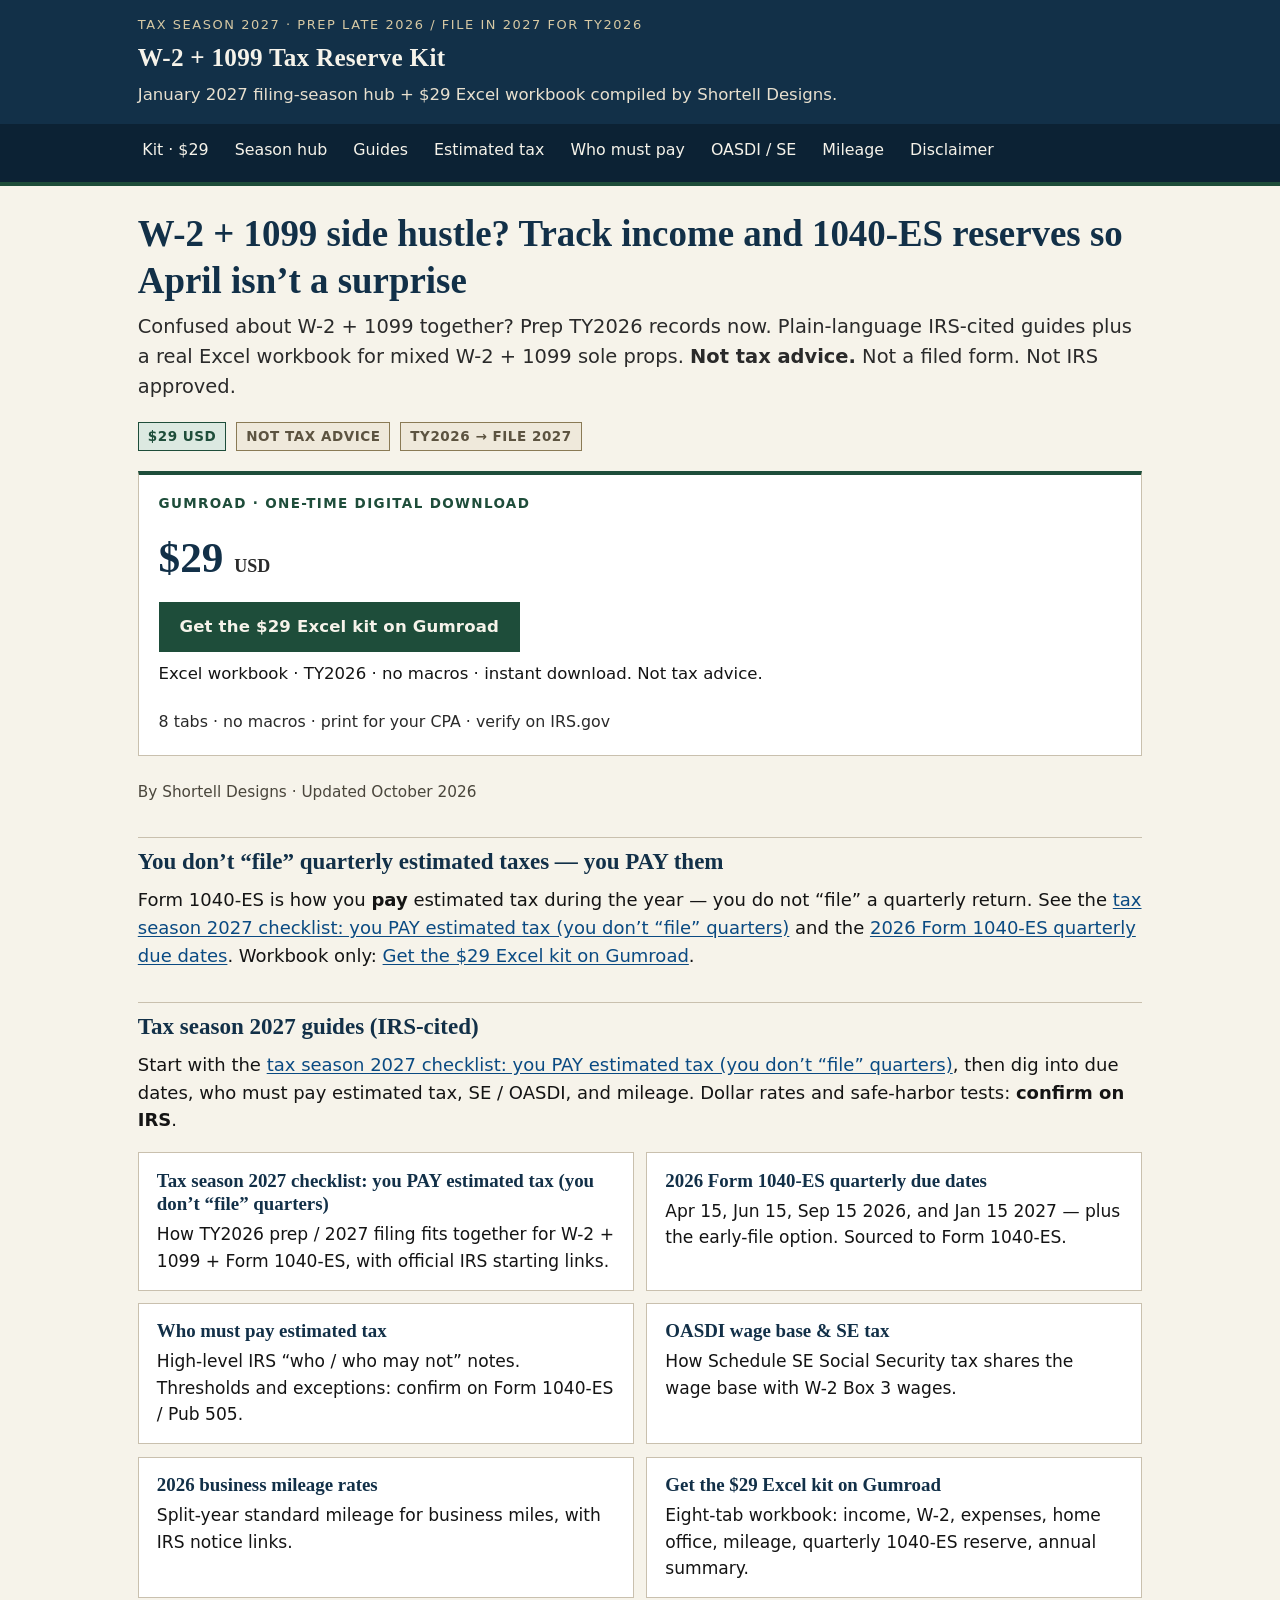
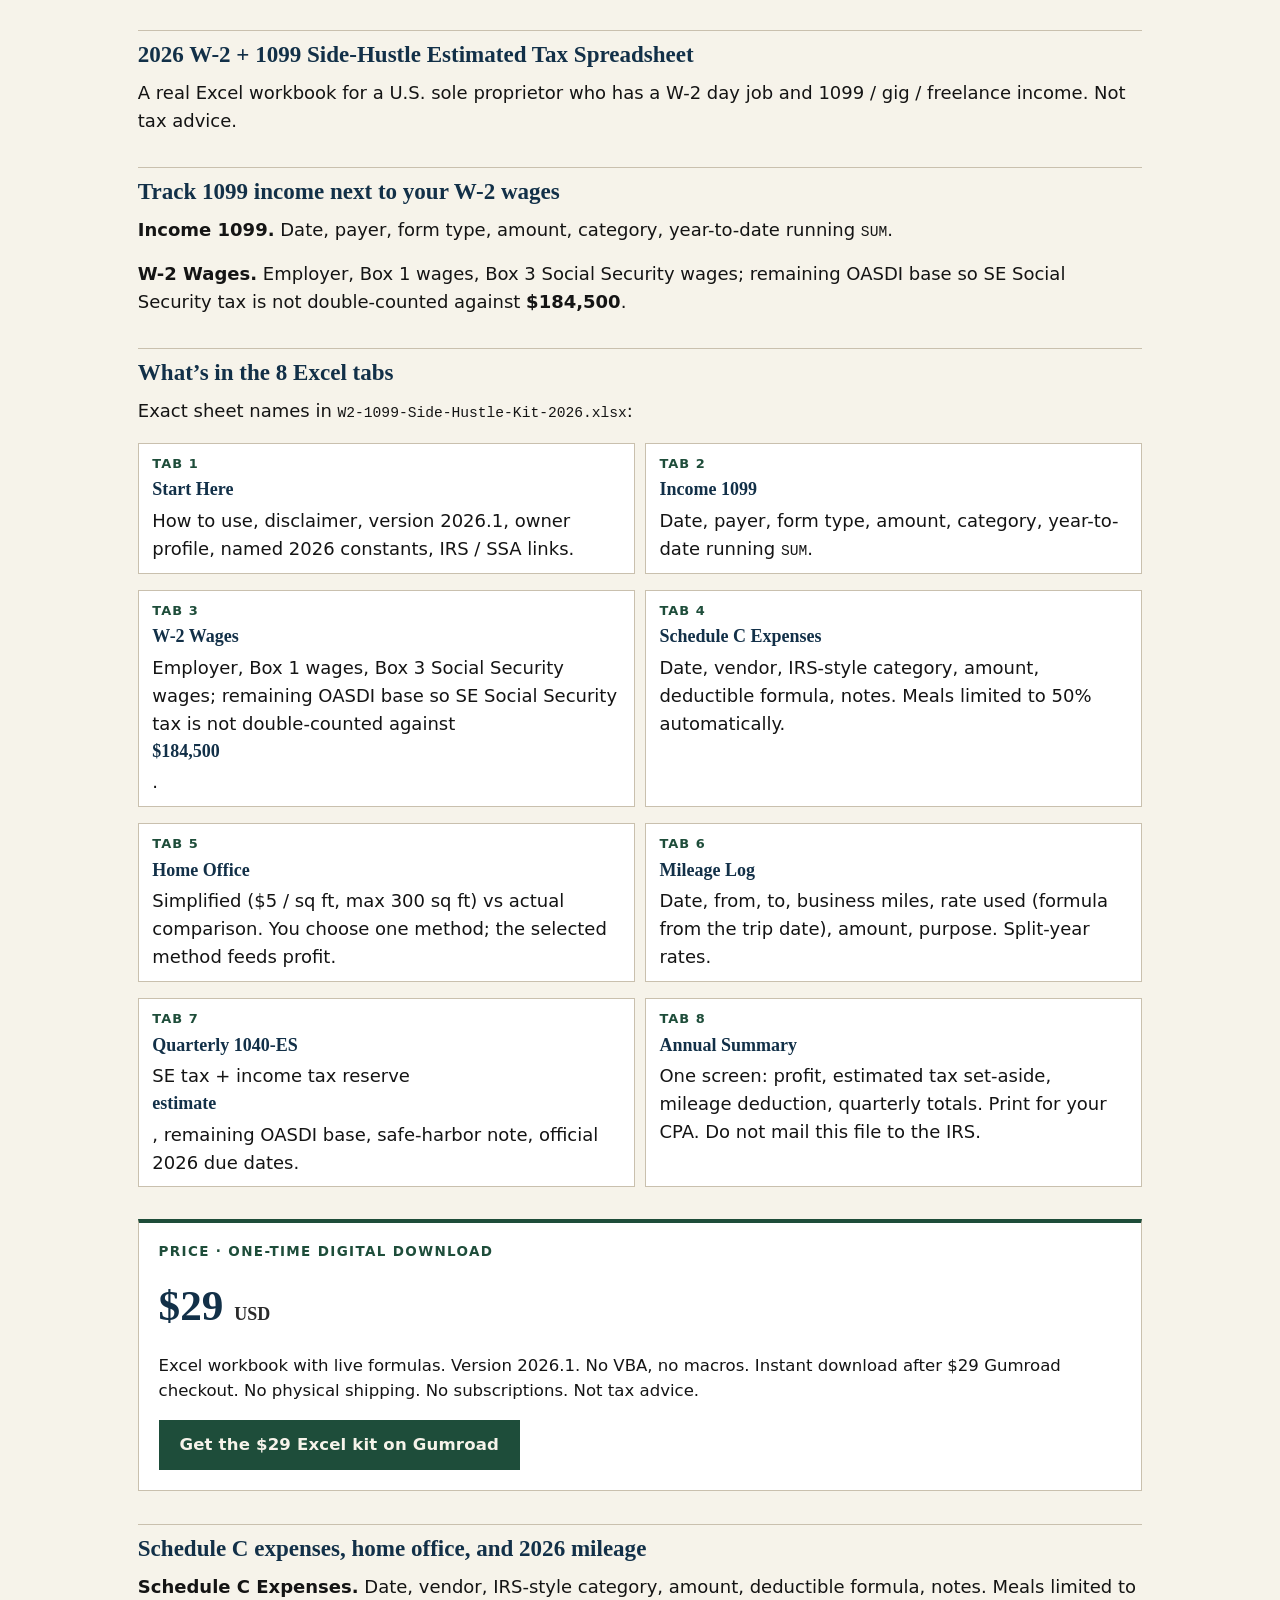
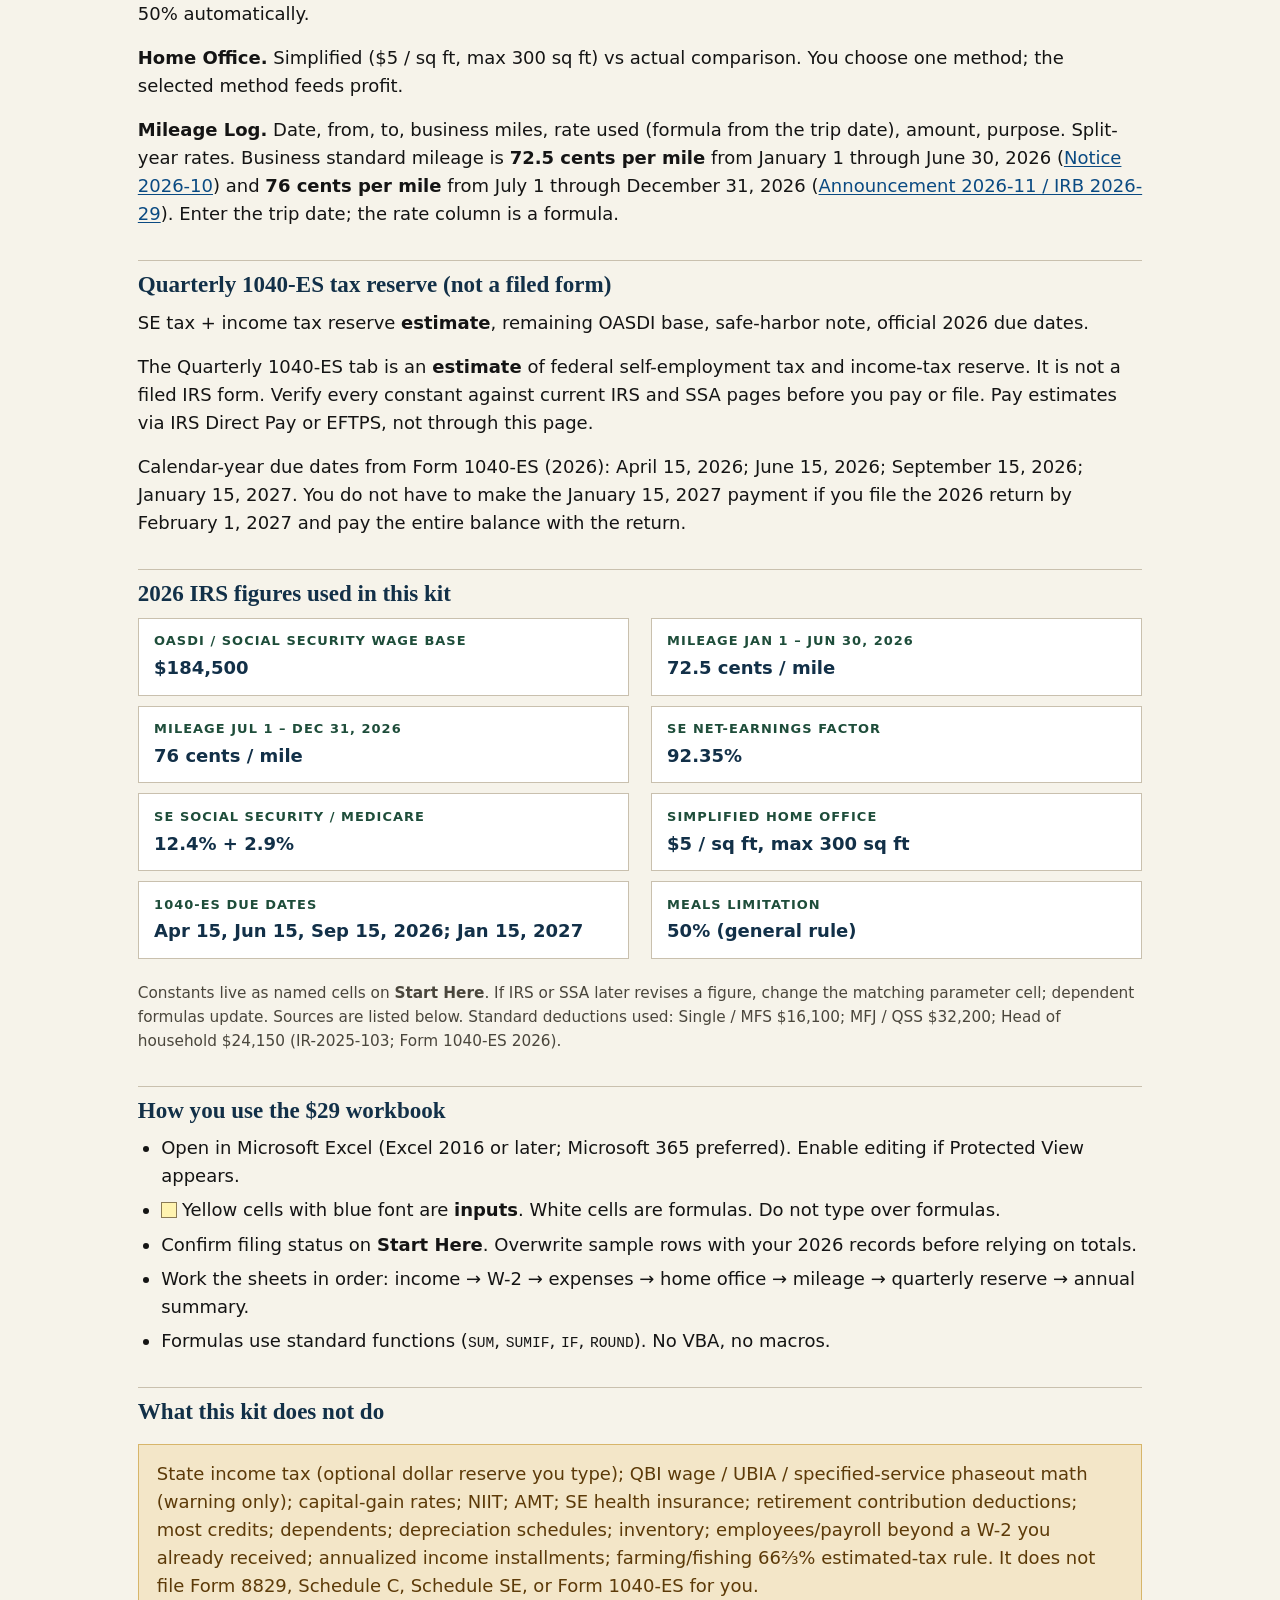
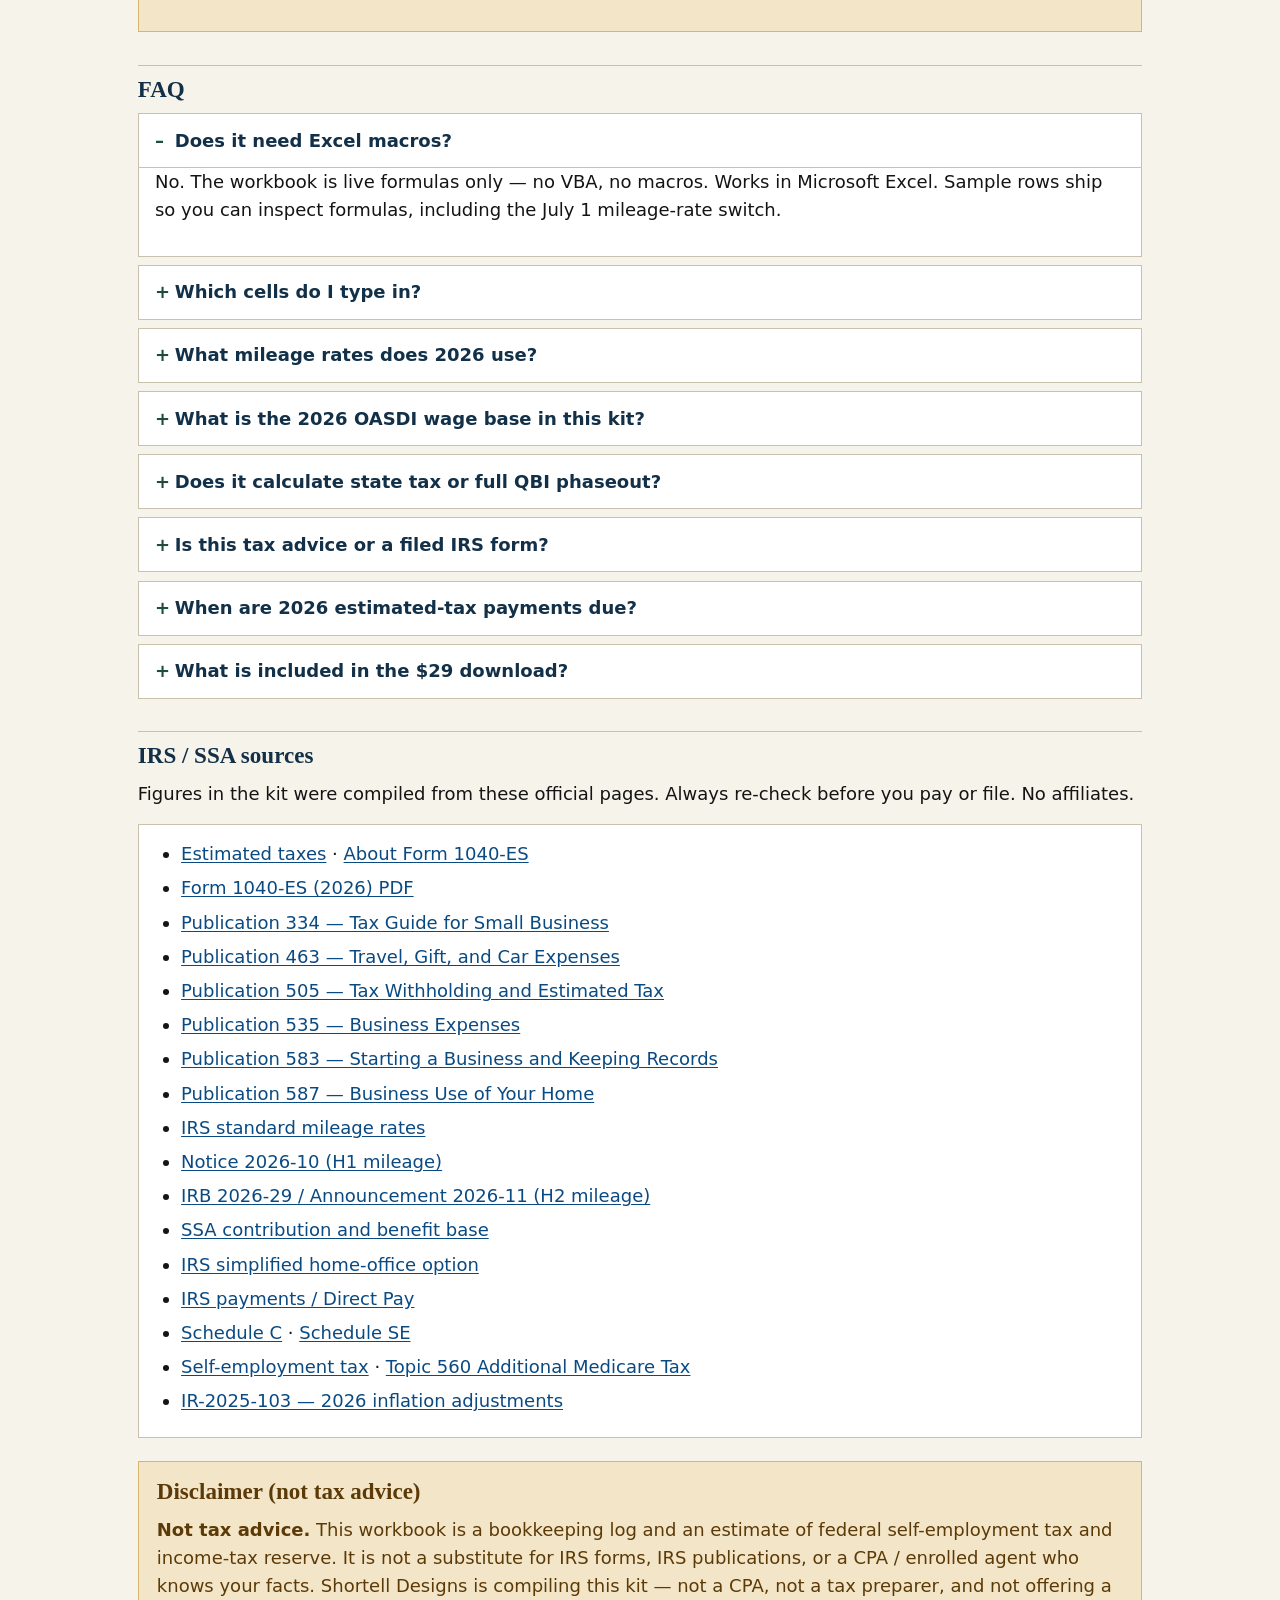
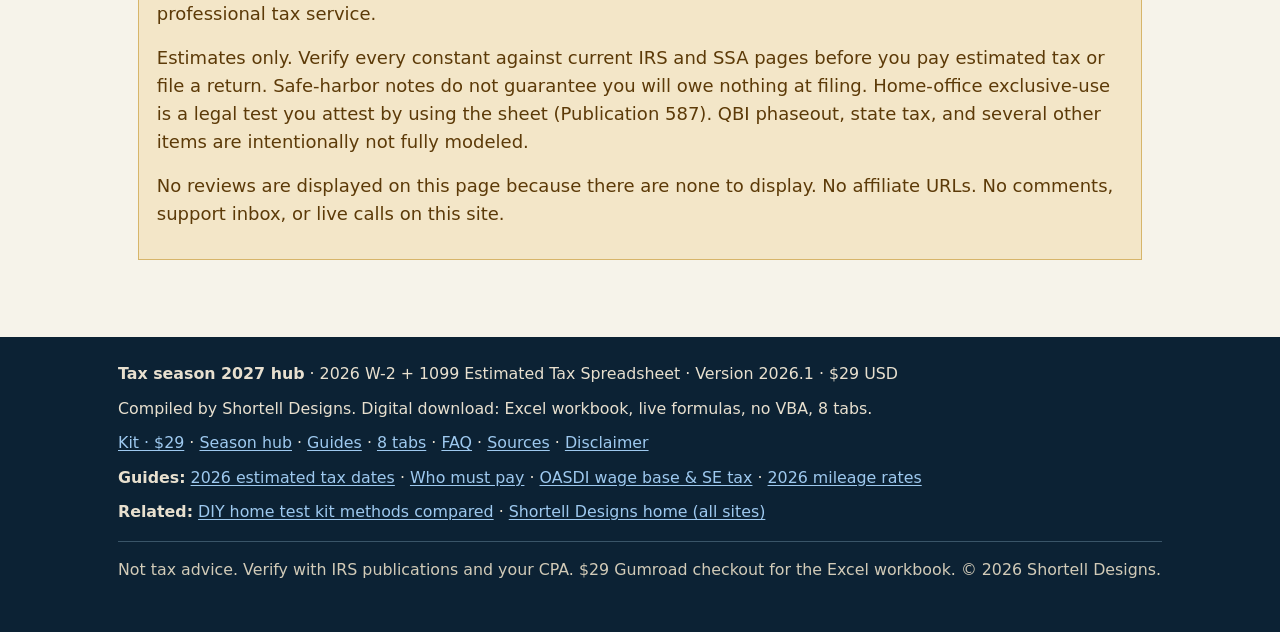
==== index.html @ 22eb97f4 "Byline/Updated Oct 2026, dateModified, home links, inline IRS citations for 2026 mileage rates" ====
<!DOCTYPE html>
<html lang="en">
<head>
  <meta charset="utf-8">
  <meta name="viewport" content="width=device-width, initial-scale=1">
  <title>W-2 + 1099 side hustle? Track income and 1040-ES reserves so April isn’t a surprise</title>
  <meta name="description" content="Confused about W-2 + 1099 together? $29 Excel kit: 1099 log, W-2 Box 3 / OASDI base, Schedule C-style expenses, mileage, quarterly 1040-ES reserve. Not tax advice. Not a filed form. Shortell Designs.">
  <meta name="author" content="Shortell Designs">
  <link rel="canonical" href="https://shortelldesigns.github.io/tax-kit-2026/">
  <meta property="og:title" content="W-2 + 1099 side hustle? Track income and 1040-ES reserves so April isn’t a surprise">
  <meta property="og:description" content="Confused about W-2 + 1099 together? $29 Excel kit: 1099 log, W-2 Box 3 / OASDI base, Schedule C-style expenses, mileage, quarterly 1040-ES reserve. Not tax advice. Not a filed form. Shortell Designs.">
  <meta property="og:type" content="website">
  <meta property="og:url" content="https://shortelldesigns.github.io/tax-kit-2026/">
  <meta name="robots" content="index,follow">
  <link rel="stylesheet" href="css/site.css">
  <script type="application/ld+json">
{
  "@context": "https://schema.org",
  "@graph": [
    {
      "@type": "Organization",
      "@id": "https://shortelldesigns.github.io/#organization",
      "name": "Shortell Designs",
      "url": "https://shortelldesigns.github.io/",
      "email": "shortelldesigns@gmail.com",
      "description": "Independent DIY kit comparisons and tax tools for homeowners and W-2 + 1099 side hustles. Amazon Associates disclosures on product links."
    },
    {
      "@type": "WebSite",
      "@id": "https://shortelldesigns.github.io/tax-kit-2026/#website",
      "url": "https://shortelldesigns.github.io/tax-kit-2026/",
      "name": "Tax Kit 2026 — W-2 + 1099 estimated tax hub",
      "description": "Tax season hub for W-2 + 1099 sole props: estimated tax guides and a $29 Excel reserve workbook. Not tax advice. Not IRS-approved.",
      "publisher": { "@id": "https://shortelldesigns.github.io/#organization" },
      "inLanguage": "en-US"
    },
    {
      "@type": "WebPage",
      "@id": "https://shortelldesigns.github.io/tax-kit-2026/#webpage",
      "url": "https://shortelldesigns.github.io/tax-kit-2026/",
      "name": "Tax Kit 2026 — W-2 + 1099 estimated tax hub",
      "description": "Tax season hub for W-2 + 1099 sole props: estimated tax guides and a $29 Excel reserve workbook. Not tax advice. Not IRS-approved.",
      "isPartOf": { "@id": "https://shortelldesigns.github.io/tax-kit-2026/#website" },
      "about": { "@id": "https://shortelldesigns.github.io/#organization" },
      "publisher": { "@id": "https://shortelldesigns.github.io/#organization" },
      "inLanguage": "en-US",
      "dateModified": "2026-10-02"
    }
  ]
}
  </script>
</head>
<body class="hub">
  <a class="skip" href="#content">Skip to content</a>
  <header class="site">
    <div class="brand">
      <p class="eyebrow">Tax season 2027 · Prep late 2026 / file in 2027 for TY2026</p>
      <p class="brand-name"><a href="./">W-2 + 1099 Tax Reserve Kit</a></p>
      <p class="tag">January 2027 filing-season hub + $29 Excel workbook compiled by Shortell Designs.</p>
    </div>
    <nav class="primary" aria-label="Site">
      <ul>
        <li><a href="#buy">Kit · $29</a></li>
        <li><a href="tax-season-2027.html">Season hub</a></li>
        <li><a href="#guides">Guides</a></li>
        <li><a href="estimated-tax-2026.html">Estimated tax</a></li>
        <li><a href="who-must-pay-estimated-tax.html">Who must pay</a></li>
        <li><a href="oasdi-se-tax-w2-1099.html">OASDI / SE</a></li>
        <li><a href="mileage-rates-2026.html">Mileage</a></li>
        <li><a href="#disclaimer">Disclaimer</a></li>
      </ul>
    </nav>
  </header>
  <main id="content">
    <h1 class="page">W-2 + 1099 side hustle? Track income and 1040-ES reserves so April isn’t a surprise</h1>
    <p class="lede">Confused about W-2 + 1099 together? Prep TY2026 records now. Plain-language IRS-cited guides plus a real Excel workbook for mixed W-2 + 1099 sole props. <strong>Not tax advice.</strong> Not a filed form. Not IRS approved.</p>
    <div class="hero-meta">
      <span class="badge">$29 USD</span>
      <span class="badge neutral">Not tax advice</span>
      <span class="badge neutral">TY2026 → file 2027</span>
    </div>

    <section id="buy" aria-labelledby="buy-heading">
      <div class="price-box">
        <p class="label" id="buy-heading">Gumroad · one-time digital download</p>
        <p class="amount">$29 <span>USD</span></p>
        <a class="btn" href="https://shortelldesigns.gumroad.com/l/jhwrco?utm_source=taxkit&amp;utm_medium=seo&amp;utm_campaign=homepage">Get the $29 Excel kit on Gumroad</a>
        <p class="note">Excel workbook · TY2026 · no macros · instant download. Not tax advice.</p>
        <p class="cta-sub">8 tabs · no macros · print for your CPA · verify on IRS.gov</p>
      </div>
    </section>
    <p class="meta">By Shortell Designs · Updated October 2026</p>

    <h2 id="pay-not-file">You don’t “file” quarterly estimated taxes — you PAY them</h2>
    <p>Form 1040-ES is how you <strong>pay</strong> estimated tax during the year — you do not “file” a quarterly return. See the <a href="tax-season-2027.html">tax season 2027 checklist: you PAY estimated tax (you don’t “file” quarters)</a> and the <a href="estimated-tax-2026.html">2026 Form 1040-ES quarterly due dates</a>. Workbook only: <a href="https://shortelldesigns.gumroad.com/l/jhwrco?utm_source=taxkit&amp;utm_medium=seo&amp;utm_campaign=hub-c01">Get the $29 Excel kit on Gumroad</a>.</p>

    <h2 id="guides">Tax season 2027 guides (IRS-cited)</h2>
    <p>Start with the <a href="tax-season-2027.html">tax season 2027 checklist: you PAY estimated tax (you don’t “file” quarters)</a>, then dig into due dates, who must pay estimated tax, SE / OASDI, and mileage. Dollar rates and safe-harbor tests: <strong>confirm on IRS</strong>.</p>
    <div class="cards two">
      <article class="card">
        <h3><a href="tax-season-2027.html">Tax season 2027 checklist: you PAY estimated tax (you don’t “file” quarters)</a></h3>
        <p>How TY2026 prep / 2027 filing fits together for W-2 + 1099 + Form 1040-ES, with official IRS starting links.</p>
      </article>
      <article class="card">
        <h3><a href="estimated-tax-2026.html">2026 Form 1040-ES quarterly due dates</a></h3>
        <p>Apr 15, Jun 15, Sep 15 2026, and Jan 15 2027 — plus the early-file option. Sourced to Form 1040-ES.</p>
      </article>
      <article class="card">
        <h3><a href="who-must-pay-estimated-tax.html">Who must pay estimated tax</a></h3>
        <p>High-level IRS “who / who may not” notes. Thresholds and exceptions: confirm on Form 1040-ES / Pub 505.</p>
      </article>
      <article class="card">
        <h3><a href="oasdi-se-tax-w2-1099.html">OASDI wage base &amp; SE tax</a></h3>
        <p>How Schedule SE Social Security tax shares the wage base with W-2 Box 3 wages.</p>
      </article>
      <article class="card">
        <h3><a href="mileage-rates-2026.html">2026 business mileage rates</a></h3>
        <p>Split-year standard mileage for business miles, with IRS notice links.</p>
      </article>
      <article class="card">
        <h3><a href="https://shortelldesigns.gumroad.com/l/jhwrco?utm_source=taxkit&amp;utm_medium=seo&amp;utm_campaign=hub-c01">Get the $29 Excel kit on Gumroad</a></h3>
        <p>Eight-tab workbook: income, W-2, expenses, home office, mileage, quarterly 1040-ES reserve, annual summary.</p>
      </article>
    </div>

    <h2 id="product">2026 W-2 + 1099 Side-Hustle Estimated Tax Spreadsheet</h2>
    <p>A real Excel workbook for a U.S. sole proprietor who has a W-2 day job and 1099 / gig / freelance income. Not tax advice.</p>

    <h2 id="income">Track 1099 income next to your W-2 wages</h2>
    <p><strong>Income 1099.</strong> Date, payer, form type, amount, category, year-to-date running <code>SUM</code>.</p>
    <p><strong>W-2 Wages.</strong> Employer, Box 1 wages, Box 3 Social Security wages; remaining OASDI base so SE Social Security tax is not double-counted against <strong>$184,500</strong>.</p>

    <h2 id="inside">What’s in the 8 Excel tabs</h2>
    <p>Exact sheet names in <code>W2-1099-Side-Hustle-Kit-2026.xlsx</code>:</p>
    <ol class="kit-tabs">
      <li>
        <span class="tab-num">Tab 1</span>
        <strong>Start Here</strong>
        How to use, disclaimer, version 2026.1, owner profile, named 2026 constants, IRS / SSA links.
      </li>
      <li>
        <span class="tab-num">Tab 2</span>
        <strong>Income 1099</strong>
        Date, payer, form type, amount, category, year-to-date running <code>SUM</code>.
      </li>
      <li>
        <span class="tab-num">Tab 3</span>
        <strong>W-2 Wages</strong>
        Employer, Box 1 wages, Box 3 Social Security wages; remaining OASDI base so SE Social Security tax is not double-counted against <strong>$184,500</strong>.
      </li>
      <li>
        <span class="tab-num">Tab 4</span>
        <strong>Schedule C Expenses</strong>
        Date, vendor, IRS-style category, amount, deductible formula, notes. Meals limited to 50% automatically.
      </li>
      <li>
        <span class="tab-num">Tab 5</span>
        <strong>Home Office</strong>
        Simplified ($5 / sq ft, max 300 sq ft) vs actual comparison. You choose one method; the selected method feeds profit.
      </li>
      <li>
        <span class="tab-num">Tab 6</span>
        <strong>Mileage Log</strong>
        Date, from, to, business miles, rate used (formula from the trip date), amount, purpose. Split-year rates.
      </li>
      <li>
        <span class="tab-num">Tab 7</span>
        <strong>Quarterly 1040-ES</strong>
        SE tax + income tax reserve <strong>estimate</strong>, remaining OASDI base, safe-harbor note, official 2026 due dates.
      </li>
      <li>
        <span class="tab-num">Tab 8</span>
        <strong>Annual Summary</strong>
        One screen: profit, estimated tax set-aside, mileage deduction, quarterly totals. Print for your CPA. Do not mail this file to the IRS.
      </li>
    </ol>

    <section id="buy-again" aria-labelledby="buy-heading-2">
      <div class="price-box">
        <p class="label" id="buy-heading-2">Price · one-time digital download</p>
        <p class="amount">$29 <span>USD</span></p>
        <p class="note">Excel workbook with live formulas. Version 2026.1. No VBA, no macros. Instant download after $29 Gumroad checkout. No physical shipping. No subscriptions. Not tax advice.</p>
        <a class="btn" href="https://shortelldesigns.gumroad.com/l/jhwrco?utm_source=taxkit&amp;utm_medium=seo&amp;utm_campaign=homepage-mid">Get the $29 Excel kit on Gumroad</a>
      </div>
    </section>

    <h2 id="expenses">Schedule C expenses, home office, and 2026 mileage</h2>
    <p><strong>Schedule C Expenses.</strong> Date, vendor, IRS-style category, amount, deductible formula, notes. Meals limited to 50% automatically.</p>
    <p><strong>Home Office.</strong> Simplified ($5 / sq ft, max 300 sq ft) vs actual comparison. You choose one method; the selected method feeds profit.</p>
    <p><strong>Mileage Log.</strong> Date, from, to, business miles, rate used (formula from the trip date), amount, purpose. Split-year rates. Business standard mileage is <strong>72.5 cents per mile</strong> from January 1 through June 30, 2026 (<a href="https://www.irs.gov/irb/2026-04_irb">Notice 2026-10</a>) and <strong>76 cents per mile</strong> from July 1 through December 31, 2026 (<a href="https://www.irs.gov/irb/2026-29_irb">Announcement 2026-11 / IRB 2026-29</a>). Enter the trip date; the rate column is a formula.</p>

    <h2 id="quarterly">Quarterly 1040-ES tax reserve (not a filed form)</h2>
    <p>SE tax + income tax reserve <strong>estimate</strong>, remaining OASDI base, safe-harbor note, official 2026 due dates.</p>
    <p>The Quarterly 1040-ES tab is an <strong>estimate</strong> of federal self-employment tax and income-tax reserve. It is not a filed IRS form. Verify every constant against current IRS and SSA pages before you pay or file. Pay estimates via IRS Direct Pay or EFTPS, not through this page.</p>
    <p>Calendar-year due dates from Form 1040-ES (2026): April 15, 2026; June 15, 2026; September 15, 2026; January 15, 2027. You do not have to make the January 15, 2027 payment if you file the 2026 return by February 1, 2027 and pay the entire balance with the return.</p>

    <h2 id="figures">2026 IRS figures used in this kit</h2>
    <dl class="facts">
      <div>
        <dt>OASDI / Social Security wage base</dt>
        <dd>$184,500</dd>
      </div>
      <div>
        <dt>Mileage Jan 1 – Jun 30, 2026</dt>
        <dd>72.5 cents / mile</dd>
      </div>
      <div>
        <dt>Mileage Jul 1 – Dec 31, 2026</dt>
        <dd>76 cents / mile</dd>
      </div>
      <div>
        <dt>SE net-earnings factor</dt>
        <dd>92.35%</dd>
      </div>
      <div>
        <dt>SE Social Security / Medicare</dt>
        <dd>12.4% + 2.9%</dd>
      </div>
      <div>
        <dt>Simplified home office</dt>
        <dd>$5 / sq ft, max 300 sq ft</dd>
      </div>
      <div>
        <dt>1040-ES due dates</dt>
        <dd>Apr 15, Jun 15, Sep 15, 2026; Jan 15, 2027</dd>
      </div>
      <div>
        <dt>Meals limitation</dt>
        <dd>50% (general rule)</dd>
      </div>
    </dl>
    <p class="meta">Constants live as named cells on <strong>Start Here</strong>. If IRS or SSA later revises a figure, change the matching parameter cell; dependent formulas update. Sources are listed below. Standard deductions used: Single / MFS $16,100; MFJ / QSS $32,200; Head of household $24,150 (IR-2025-103; Form 1040-ES 2026).</p>

    <h2 id="how">How you use the $29 workbook</h2>
    <ul>
      <li>Open in Microsoft Excel (Excel 2016 or later; Microsoft 365 preferred). Enable editing if Protected View appears.</li>
      <li><span class="swatch" aria-hidden="true"></span>Yellow cells with blue font are <strong>inputs</strong>. White cells are formulas. Do not type over formulas.</li>
      <li>Confirm filing status on <strong>Start Here</strong>. Overwrite sample rows with your 2026 records before relying on totals.</li>
      <li>Work the sheets in order: income → W-2 → expenses → home office → mileage → quarterly reserve → annual summary.</li>
      <li>Formulas use standard functions (<code>SUM</code>, <code>SUMIF</code>, <code>IF</code>, <code>ROUND</code>). No VBA, no macros.</li>
    </ul>

    <h2 id="limits">What this kit does not do</h2>
    <div class="callout">
      <p>State income tax (optional dollar reserve you type); QBI wage / UBIA / specified-service phaseout math (warning only); capital-gain rates; NIIT; AMT; SE health insurance; retirement contribution deductions; most credits; dependents; depreciation schedules; inventory; employees/payroll beyond a W-2 you already received; annualized income installments; farming/fishing 66⅔% estimated-tax rule. It does not file Form 8829, Schedule C, Schedule SE, or Form 1040-ES for you.</p>
    </div>

    <h2 id="faq">FAQ</h2>
    <details class="faq-item" open>
      <summary>Does it need Excel macros?</summary>
      <div class="answer">
        <p>No. The workbook is live formulas only — no VBA, no macros. Works in Microsoft Excel. Sample rows ship so you can inspect formulas, including the July 1 mileage-rate switch.</p>
      </div>
    </details>
    <details class="faq-item">
      <summary>Which cells do I type in?</summary>
      <div class="answer">
        <p>Yellow cells with blue font are inputs. White cells are formulas. Footer on every sheet: “Not tax advice. Verify with IRS publications and your CPA. © 2026 Shortell Designs.”</p>
      </div>
    </details>
    <details class="faq-item">
      <summary>What mileage rates does 2026 use?</summary>
      <div class="answer">
        <p>Split year. Business standard mileage is <strong>72.5 cents per mile</strong> from January 1 through June 30, 2026 (<a href="https://www.irs.gov/irb/2026-04_irb">Notice 2026-10</a>) and <strong>76 cents per mile</strong> from July 1 through December 31, 2026 (<a href="https://www.irs.gov/irb/2026-29_irb">Announcement 2026-11 / IRB 2026-29</a>). Enter the trip date; the rate column is a formula.</p>
      </div>
    </details>
    <details class="faq-item">
      <summary>What is the 2026 OASDI wage base in this kit?</summary>
      <div class="answer">
        <p><strong>$184,500</strong>, from the SSA contribution and benefit base and Form 1040-ES (2026). Self-employment Social Security tax (12.4%) shares that annual base with your day-job Box 3 Social Security wages. Remaining base (not below zero) is the maximum side-hustle earnings still subject to the 12.4% SE Social Security tax. Medicare (2.9%) has no wage-base cap.</p>
      </div>
    </details>
    <details class="faq-item">
      <summary>Does it calculate state tax or full QBI phaseout?</summary>
      <div class="answer">
        <p>No. State income tax is not calculated — you may type an optional state reserve. QBI is a simplified 20% estimate (with a $400 floor if active QBI ≥ $1,000, capped at 20% of taxable income before QBI). Wage / UBIA / specified-service limits on Form 8995-A are not applied; a warning appears if taxable income is above the 2026 Form 8995-A draft thresholds.</p>
      </div>
    </details>
    <details class="faq-item">
      <summary>Is this tax advice or a filed IRS form?</summary>
      <div class="answer">
        <p>Neither. Shortell Designs is not a CPA. The Quarterly 1040-ES tab is an <strong>estimate</strong> of federal self-employment tax and income-tax reserve. Verify every constant against current IRS and SSA pages before you pay or file. Pay estimates via IRS Direct Pay or EFTPS, not through this page.</p>
      </div>
    </details>
    <details class="faq-item">
      <summary>When are 2026 estimated-tax payments due?</summary>
      <div class="answer">
        <p>Calendar-year due dates from Form 1040-ES (2026): April 15, 2026; June 15, 2026; September 15, 2026; January 15, 2027. You do not have to make the January 15, 2027 payment if you file the 2026 return by February 1, 2027 and pay the entire balance with the return.</p>
      </div>
    </details>
    <details class="faq-item">
      <summary>What is included in the $29 download?</summary>
      <div class="answer">
        <p>One Excel workbook for tax year 2026, eight tabs listed above, plus a how-to with IRS / SSA links inside the paid kit. This public page is the sales listing only. The workbook is not hosted here and is not a free download.</p>
      </div>
    </details>

    <h2 id="sources">IRS / SSA sources</h2>
    <p>Figures in the kit were compiled from these official pages. Always re-check before you pay or file. No affiliates.</p>
    <div class="sources">
      <ul>
        <li><a href="https://www.irs.gov/businesses/small-businesses-self-employed/estimated-taxes">Estimated taxes</a> · <a href="https://www.irs.gov/forms-pubs/about-form-1040-es">About Form 1040-ES</a></li>
        <li><a href="https://www.irs.gov/pub/irs-pdf/f1040es.pdf">Form 1040-ES (2026) PDF</a></li>
        <li><a href="https://www.irs.gov/publications/p334">Publication 334 — Tax Guide for Small Business</a></li>
        <li><a href="https://www.irs.gov/publications/p463">Publication 463 — Travel, Gift, and Car Expenses</a></li>
        <li><a href="https://www.irs.gov/publications/p505">Publication 505 — Tax Withholding and Estimated Tax</a></li>
        <li><a href="https://www.irs.gov/publications/p535">Publication 535 — Business Expenses</a></li>
        <li><a href="https://www.irs.gov/publications/p583">Publication 583 — Starting a Business and Keeping Records</a></li>
        <li><a href="https://www.irs.gov/publications/p587">Publication 587 — Business Use of Your Home</a></li>
        <li><a href="https://www.irs.gov/tax-professionals/standard-mileage-rates">IRS standard mileage rates</a></li>
        <li><a href="https://www.irs.gov/pub/irs-drop/n-26-10.pdf">Notice 2026-10 (H1 mileage)</a></li>
        <li><a href="https://www.irs.gov/irb/2026-29_irb">IRB 2026-29 / Announcement 2026-11 (H2 mileage)</a></li>
        <li><a href="https://www.ssa.gov/oact/cola/cbb.html">SSA contribution and benefit base</a></li>
        <li><a href="https://www.irs.gov/businesses/small-businesses-self-employed/simplified-option-for-home-office-deduction">IRS simplified home-office option</a></li>
        <li><a href="https://www.irs.gov/payments">IRS payments / Direct Pay</a></li>
        <li><a href="https://www.irs.gov/forms-pubs/about-schedule-c-form-1040">Schedule C</a> · <a href="https://www.irs.gov/forms-pubs/about-schedule-se-form-1040">Schedule SE</a></li>
        <li><a href="https://www.irs.gov/businesses/small-businesses-self-employed/self-employment-tax-social-security-and-medicare-taxes">Self-employment tax</a> · <a href="https://www.irs.gov/taxtopics/tc560">Topic 560 Additional Medicare Tax</a></li>
        <li><a href="https://www.irs.gov/newsroom/irs-releases-tax-inflation-adjustments-for-tax-year-2026-including-amendments-from-the-one-big-beautiful-bill">IR-2025-103 — 2026 inflation adjustments</a></li>
      </ul>
    </div>

    <section id="disclaimer">
      <div class="callout">
        <h2>Disclaimer (not tax advice)</h2>
        <p><strong>Not tax advice.</strong> This workbook is a bookkeeping log and an estimate of federal self-employment tax and income-tax reserve. It is not a substitute for IRS forms, IRS publications, or a CPA / enrolled agent who knows your facts. Shortell Designs is compiling this kit — not a CPA, not a tax preparer, and not offering a professional tax service.</p>
        <p>Estimates only. Verify every constant against current IRS and SSA pages before you pay estimated tax or file a return. Safe-harbor notes do not guarantee you will owe nothing at filing. Home-office exclusive-use is a legal test you attest by using the sheet (Publication 587). QBI phaseout, state tax, and several other items are intentionally not fully modeled.</p>
        <p>No reviews are displayed on this page because there are none to display. No affiliate URLs. No comments, support inbox, or live calls on this site.</p>
      </div>
    </section>
  </main>
  <footer class="site">
    <div class="inner">
      <p><strong>Tax season 2027 hub</strong> · 2026 W-2 + 1099 Estimated Tax Spreadsheet · Version 2026.1 · $29 USD</p>
      <p>Compiled by Shortell Designs. Digital download: Excel workbook, live formulas, no VBA, 8 tabs.</p>
      <p><a href="#buy">Kit · $29</a> · <a href="tax-season-2027.html">Season hub</a> · <a href="#guides">Guides</a> · <a href="#inside">8 tabs</a> · <a href="#faq">FAQ</a> · <a href="#sources">Sources</a> · <a href="#disclaimer">Disclaimer</a></p>
      <p><strong>Guides:</strong> <a href="estimated-tax-2026.html">2026 estimated tax dates</a> · <a href="who-must-pay-estimated-tax.html">Who must pay</a> · <a href="oasdi-se-tax-w2-1099.html">OASDI wage base &amp; SE tax</a> · <a href="mileage-rates-2026.html">2026 mileage rates</a></p>
      <p><strong>Related:</strong> <a href="https://shortelldesigns.github.io/diy-kit-index/">DIY home test kit methods compared</a> · <a href="https://shortelldesigns.github.io/">Shortell Designs home (all sites)</a></p>
      <div class="disclaimer">
        <p>Not tax advice. Verify with IRS publications and your CPA. $29 Gumroad checkout for the Excel workbook. © 2026 Shortell Designs.</p>
      </div>
    </div>
  </footer>
</body>
</html>
---- css/site.css ----
/* 2026 W-2 + 1099 Tax Kit sales page — Stephen Shortell
   Navy / cream, mobile-first, high contrast. No tracking. */

:root {
  --ink: #141414;
  --ink-soft: #2a2a2a;
  --paper: #f6f3ea;
  --paper-2: #efe9db;
  --rule: #c9c0ae;
  --navy: #123048;
  --navy-2: #0c2234;
  --link: #0a4a82;
  --link-visited: #4a2f6b;
  --forest: #1e4d3a;
  --warn-bg: #f3e6c8;
  --warn-ink: #5c3a08;
  --ok-bg: #dce9e1;
  --focus: #c45c00;
  --yellow: #fff3b0;
  --max: 46rem;
  --wide: 58rem;
}

*, *::before, *::after { box-sizing: border-box; }

html {
  font-size: 112.5%;
  scroll-behavior: smooth;
}

body {
  margin: 0;
  background: var(--paper);
  color: var(--ink);
  font-family: "Segoe UI", system-ui, -apple-system, Helvetica, Arial, sans-serif;
  line-height: 1.55;
}

.skip {
  position: absolute;
  left: -999px;
  top: 0;
  background: var(--navy);
  color: #fff;
  padding: 0.5rem 1rem;
  z-index: 20;
}
.skip:focus { left: 0.5rem; top: 0.5rem; }

header.site {
  background: var(--navy);
  color: #f6f3ea;
  border-bottom: 4px solid var(--forest);
}

.brand {
  max-width: var(--wide);
  margin: 0 auto;
  padding: 0.85rem 1.1rem 0.5rem;
}

.brand p.eyebrow {
  margin: 0;
  font-size: 0.72rem;
  letter-spacing: 0.12em;
  text-transform: uppercase;
  color: #d7c9a4;
}

.brand-name {
  margin: 0.15rem 0 0;
  font-family: Georgia, "Times New Roman", serif;
  font-size: 1.28rem;
  font-weight: 700;
  letter-spacing: 0.01em;
}

.brand-name a {
  color: inherit;
  text-decoration: none;
}

.brand .tag {
  margin: 0.25rem 0 0.45rem;
  font-size: 0.92rem;
  color: #e8e0cf;
  max-width: 40rem;
}

nav.primary {
  background: var(--navy-2);
}

nav.primary ul {
  list-style: none;
  margin: 0 auto;
  padding: 0.35rem 0.7rem;
  max-width: var(--wide);
  display: flex;
  flex-wrap: wrap;
  gap: 0.15rem;
}

nav.primary a {
  display: inline-block;
  color: #f6f3ea;
  text-decoration: none;
  padding: 0.4rem 0.65rem;
  border-radius: 2px;
  font-size: 0.88rem;
}

nav.primary a:hover,
nav.primary a:focus {
  background: #1d4a68;
  outline: 2px solid #f6d27a;
  outline-offset: 1px;
}

main {
  max-width: var(--wide);
  margin: 0 auto;
  padding: 1.4rem 1.1rem 3rem;
}

h1, h2, h3, h4 {
  font-family: Georgia, "Times New Roman", serif;
  line-height: 1.25;
  color: var(--navy);
}

h1.page {
  font-size: 1.75rem;
  margin: 0 0 0.45rem;
}

.lede {
  font-size: 1.08rem;
  color: var(--ink-soft);
  margin: 0 0 1.1rem;
}

.meta {
  font-size: 0.85rem;
  color: #4a463c;
  margin: 0 0 1.2rem;
}

h2 {
  font-size: 1.28rem;
  margin: 1.8rem 0 0.55rem;
  padding-top: 0.5rem;
  border-top: 1px solid var(--rule);
}

h3 {
  font-size: 1.05rem;
  margin: 1.1rem 0 0.35rem;
  color: var(--forest);
}

p { margin: 0 0 0.9rem; }

a {
  color: var(--link);
  text-underline-offset: 2px;
}
a:visited { color: var(--link-visited); }
a:focus {
  outline: 3px solid var(--focus);
  outline-offset: 2px;
}

ul, ol { margin: 0 0 1rem; padding-left: 1.3rem; }
li { margin-bottom: 0.35rem; }

.hero-meta {
  display: flex;
  flex-wrap: wrap;
  gap: 0.4rem 0.55rem;
  margin: 0 0 1.1rem;
}

.badge {
  font-size: 0.75rem;
  font-weight: 700;
  letter-spacing: 0.04em;
  text-transform: uppercase;
  padding: 0.18rem 0.5rem;
  border: 1px solid var(--forest);
  color: var(--forest);
  background: var(--ok-bg);
}

.badge.neutral {
  border-color: #8a7a55;
  color: #5c5340;
  background: var(--paper-2);
}

.price-box {
  background: #fff;
  border: 1px solid var(--rule);
  border-top: 4px solid var(--forest);
  padding: 1rem 1.1rem 1.15rem;
  margin: 0 0 1.4rem;
  display: grid;
  gap: 0.35rem;
}

.price-box .label {
  font-size: 0.75rem;
  letter-spacing: 0.1em;
  text-transform: uppercase;
  font-weight: 700;
  color: var(--forest);
  font-family: "Segoe UI", system-ui, sans-serif;
}

.price-box .amount {
  font-family: Georgia, "Times New Roman", serif;
  font-size: 2.4rem;
  line-height: 1;
  color: var(--navy);
  font-weight: 700;
}

.price-box .amount span {
  font-size: 1rem;
  font-weight: 600;
  color: var(--ink-soft);
}

.price-box .note {
  margin: 0.15rem 0 0.55rem;
  font-size: 0.92rem;
}

.btn {
  display: inline-flex;
  align-items: center;
  justify-content: center;
  min-height: 2.75rem;
  padding: 0.45rem 1.05rem;
  background: var(--forest);
  color: #f6f3ea;
  text-decoration: none;
  font-weight: 700;
  font-size: 0.92rem;
  letter-spacing: 0.01em;
  line-height: 1.25;
  text-align: center;
  border: 2px solid var(--forest);
  font-family: inherit;
  cursor: pointer;
}

.btn:visited { color: #f6f3ea; }

.btn:hover,
.btn:focus {
  background: var(--navy);
  border-color: var(--navy);
  color: #f6f3ea;
}

.btn[aria-disabled="true"],
.btn:disabled {
  background: #6b736e;
  border-color: #6b736e;
  color: #f0ece3;
  cursor: not-allowed;
  pointer-events: none;
}

.btn.placeholder {
  background: #6b736e;
  border-color: #6b736e;
  color: #f0ece3;
  cursor: not-allowed;
}

.btn.placeholder:hover,
.btn.placeholder:focus,
.btn.placeholder:visited {
  background: #6b736e;
  border-color: #6b736e;
  color: #f0ece3;
  outline: 3px solid var(--focus);
}

.placeholder-note {
  margin: 0.55rem 0 0;
  font-size: 0.88rem;
  color: var(--warn-ink);
  background: var(--warn-bg);
  border: 1px solid #d7b56a;
  padding: 0.55rem 0.7rem;
}

.price-box .btn {
  width: 100%;
  margin: 0;
}
@media (min-width: 640px) {
  .price-box .btn {
    width: max-content;
  }
}

.cta-sub {
  margin: 0.4rem 0 0;
  font-size: 0.88rem;
  color: var(--ink-soft);
}

ol.kit-tabs {
  list-style: none;
  margin: 1rem 0 1.4rem;
  padding: 0;
  display: grid;
  gap: 0.55rem;
}
@media (min-width: 640px) {
  ol.kit-tabs {
    grid-template-columns: 1fr 1fr;
  }
}
.kit-tabs li {
  background: #fff;
  border: 1px solid var(--rule);
  padding: 0.55rem 0.75rem;
}
.kit-tabs strong {
  display: block;
  font-family: Georgia, "Times New Roman", serif;
  color: var(--navy);
  margin: 0 0 0.15rem;
}

.cards {
  display: grid;
  gap: 0.7rem;
  margin: 1rem 0 1.4rem;
}

@media (min-width: 640px) {
  .cards.two { grid-template-columns: 1fr 1fr; }
  h1.page { font-size: 2.05rem; }
  .brand-name { font-size: 1.4rem; }
}

/* Phone: keep $29 + CTA above the fold at 390×844 */
@media (max-width: 639px) {
  .brand {
    padding: 0.5rem 0.9rem 0.3rem;
  }
  .brand .tag {
    display: none;
  }
  main {
    padding: 0.85rem 0.9rem 2.5rem;
  }
  h1.page {
    font-size: 1.35rem;
    margin: 0 0 0.3rem;
  }
  .lede {
    font-size: 0.95rem;
    line-height: 1.35;
    margin: 0 0 0.35rem;
  }
  .hero-meta {
    gap: 0.25rem 0.35rem;
    margin: 0 0 0.55rem;
  }
  .price-box .note {
    font-size: 0.85rem;
    line-height: 1.35;
    margin: 0.1rem 0 0.4rem;
  }
  /* Hub-only clamp: tax-season-2027 already PASSes with a full note */
  .hub .price-box .note {
    /* one beat only on phone */
    display: -webkit-box;
    -webkit-line-clamp: 2;
    -webkit-box-orient: vertical;
    overflow: hidden;
  }
  .cta-sub {
    font-size: 0.78rem;
    line-height: 1.3;
    margin: 0.35rem 0 0;
  }
  .price-box .amount { margin: 0.15rem 0; }
  .callout { margin-top: 0.75rem; }

  /* Hub-only v2: button sits under $29 and clears 390×844 */
  .hub h1.page {
    font-size: 1.2rem;
    line-height: 1.25;
    margin: 0 0 0.25rem;
  }
  .hub .lede {
    display: -webkit-box;
    -webkit-line-clamp: 2;
    -webkit-box-orient: vertical;
    overflow: hidden;
    margin: 0 0 0.3rem;
  }
  .hub .hero-meta .badge.neutral:last-child {
    display: none; /* drop TY2026 badge — already in eyebrow */
  }
  .hub .cta-sub {
    display: none; /* still available mid-page / FAQ; frees ~40px */
  }
  .hub .price-box {
    padding: 0.65rem 0.75rem 0.7rem;
  }
  .hub .price-box .btn {
    margin-top: 0.25rem;
  }
  .hub main {
    padding-top: 0.55rem;
  }
  .hub .primary ul {
    font-size: 0.82rem;
    gap: 0.2rem 0.55rem;
  }
}

.card {
  background: #fff;
  border: 1px solid var(--rule);
  padding: 0.85rem 1rem;
}

.card h3 {
  margin: 0 0 0.3rem;
  color: var(--navy);
}

.tab-num {
  display: block;
  font-size: 0.72rem;
  letter-spacing: 0.08em;
  text-transform: uppercase;
  color: var(--forest);
  font-family: "Segoe UI", system-ui, sans-serif;
  font-weight: 700;
  margin-bottom: 0.15rem;
}

.callout {
  background: var(--warn-bg);
  color: var(--warn-ink);
  border: 1px solid #d7b56a;
  padding: 0.85rem 1rem;
  margin: 1rem 0 1.3rem;
}

.callout.ok {
  background: var(--ok-bg);
  color: #143328;
  border-color: #8fb59e;
}

.callout h2, .callout h3 {
  color: inherit;
  border: 0;
  margin-top: 0;
  padding: 0;
}

.table-wrap {
  overflow-x: auto;
  margin: 0 0 1.4rem;
  border: 1px solid var(--rule);
  background: #fff;
}

table {
  width: 100%;
  border-collapse: collapse;
  font-size: 0.88rem;
  min-width: 28rem;
}

th, td {
  text-align: left;
  vertical-align: top;
  padding: 0.45rem 0.55rem;
  border-bottom: 1px solid var(--rule);
}

th {
  background: var(--navy);
  color: #f6f3ea;
  font-weight: 600;
}

tr:nth-child(even) td { background: var(--paper-2); }

.swatch {
  display: inline-block;
  width: 0.9rem;
  height: 0.9rem;
  vertical-align: -0.1rem;
  margin-right: 0.25rem;
  border: 1px solid #8a7a55;
  background: var(--yellow);
}

dl.faq {
  margin: 0 0 1.3rem;
}

details.faq-item {
  background: #fff;
  border: 1px solid var(--rule);
  margin: 0 0 0.45rem;
  padding: 0;
}

details.faq-item summary {
  cursor: pointer;
  font-weight: 700;
  color: var(--navy);
  padding: 0.7rem 0.9rem;
  list-style: none;
}

details.faq-item summary::-webkit-details-marker { display: none; }

details.faq-item summary::before {
  content: "+";
  display: inline-block;
  width: 1.1rem;
  color: var(--forest);
  font-weight: 700;
}

details.faq-item[open] summary::before { content: "–"; }

details.faq-item .answer {
  padding: 0 0.9rem 0.85rem;
  border-top: 1px solid var(--rule);
}

.sources {
  background: #fff;
  border: 1px solid var(--rule);
  padding: 0.85rem 1.05rem;
  margin: 0 0 1.3rem;
}

.sources ul { margin-bottom: 0; }

.sources li { word-break: break-word; }

footer.site {
  background: var(--navy-2);
  color: #e8e0cf;
  padding: 1.4rem 1.1rem 2.2rem;
  font-size: 0.88rem;
}

footer.site .inner {
  max-width: var(--wide);
  margin: 0 auto;
}

footer.site a { color: #9ec9ef; }
footer.site a:visited { color: #cbb6e4; }
footer.site p { margin: 0 0 0.55rem; }

.disclaimer {
  border-top: 1px solid #3a5568;
  margin-top: 0.9rem;
  padding-top: 0.9rem;
  color: #d2cbb8;
}

.facts {
  display: grid;
  gap: 0.55rem 1.2rem;
  margin: 0 0 1.3rem;
}

@media (min-width: 640px) {
  .facts { grid-template-columns: 1fr 1fr; }
}

.facts div {
  background: #fff;
  border: 1px solid var(--rule);
  padding: 0.7rem 0.85rem;
}

.facts dt {
  font-size: 0.72rem;
  letter-spacing: 0.08em;
  text-transform: uppercase;
  font-weight: 700;
  color: var(--forest);
  margin: 0 0 0.15rem;
}

.facts dd {
  margin: 0;
  font-weight: 600;
  color: var(--navy);
}

@media (min-width: 720px) {
  .cards.three { grid-template-columns: 1fr 1fr 1fr; }
}

.card h3 a {
  color: var(--navy);
  text-decoration: none;
}
.card h3 a:hover,
.card h3 a:focus {
  text-decoration: underline;
  outline: 2px solid var(--focus);
  outline-offset: 2px;
}

.card p {
  margin: 0 0 0.45rem;
  font-size: 0.95rem;
}
.card p:last-child { margin-bottom: 0; }

.hub-list {
  list-style: none;
  margin: 1rem 0 1.4rem;
  padding: 0;
  display: grid;
  gap: 0.55rem;
}
.hub-list li {
  background: #fff;
  border: 1px solid var(--rule);
  padding: 0.7rem 0.9rem;
}
.hub-list strong {
  display: block;
  color: var(--navy);
  font-family: Georgia, "Times New Roman", serif;
  margin: 0 0 0.15rem;
}
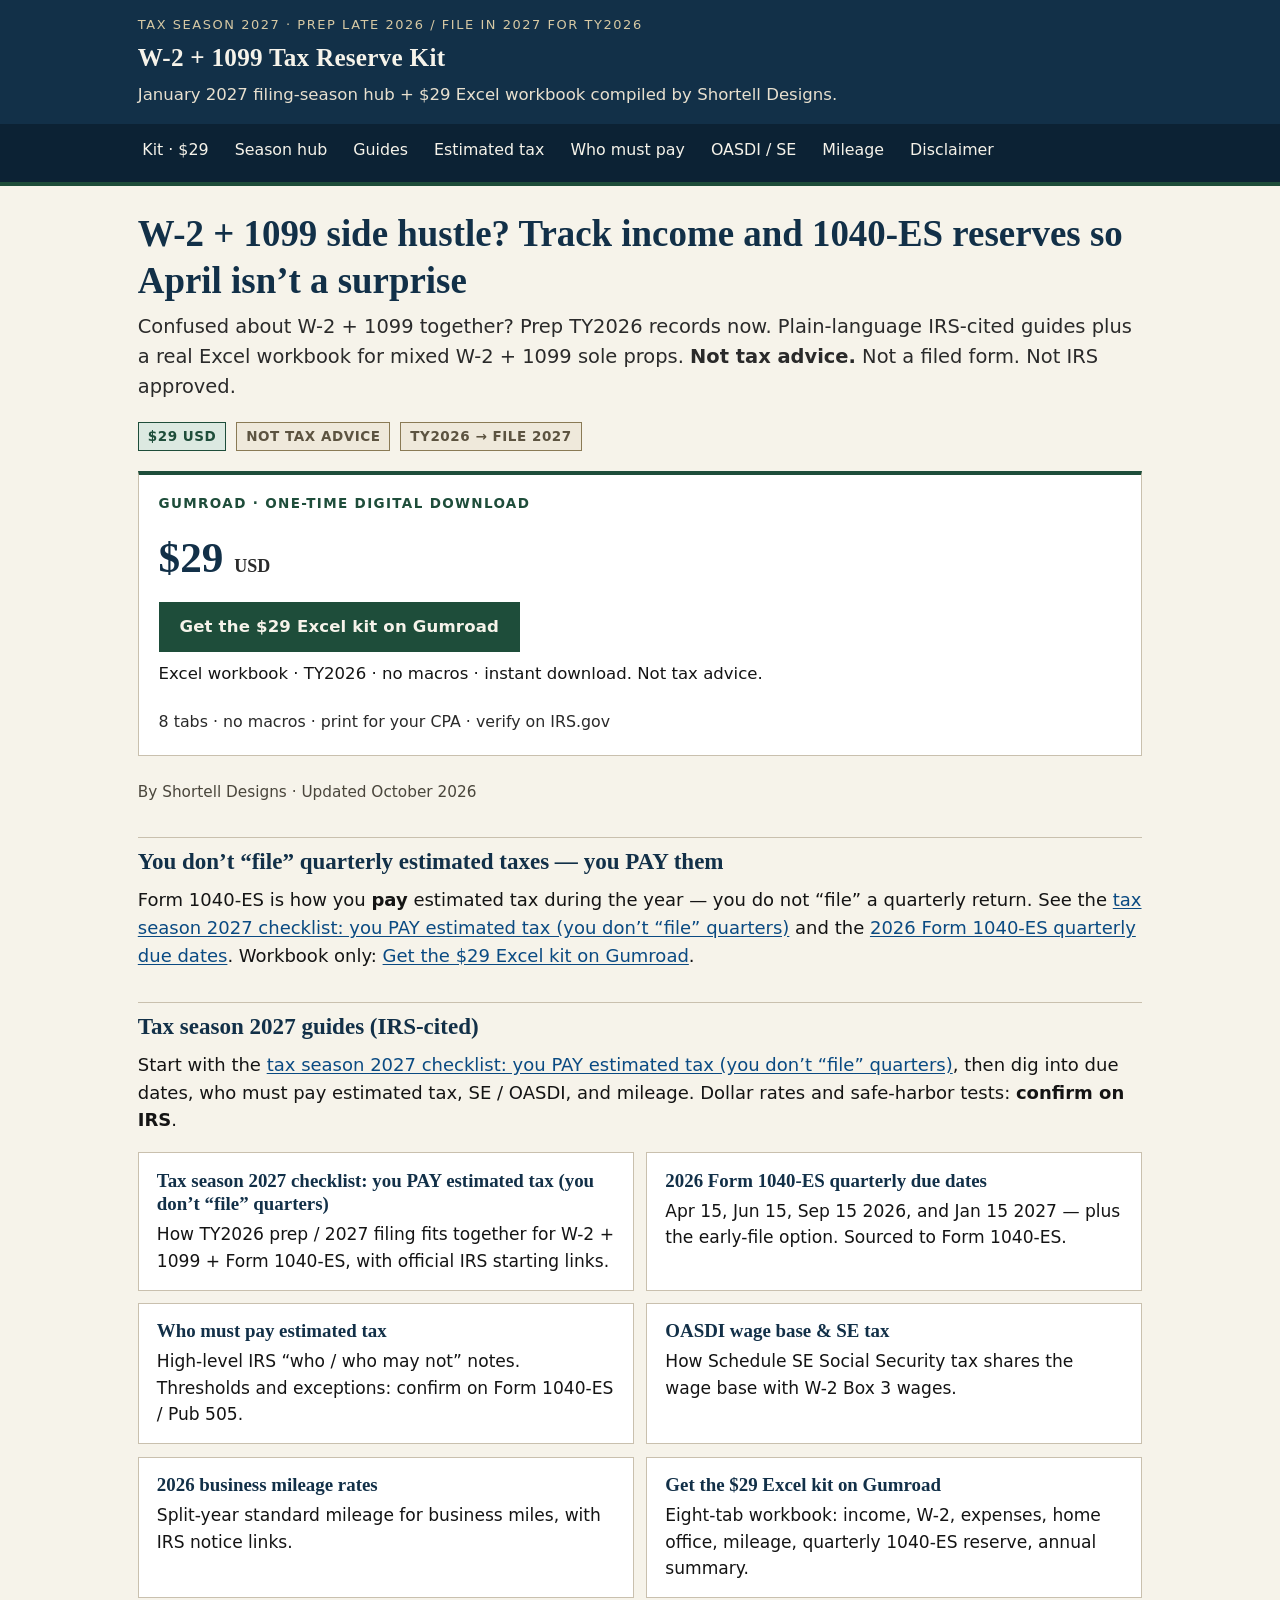
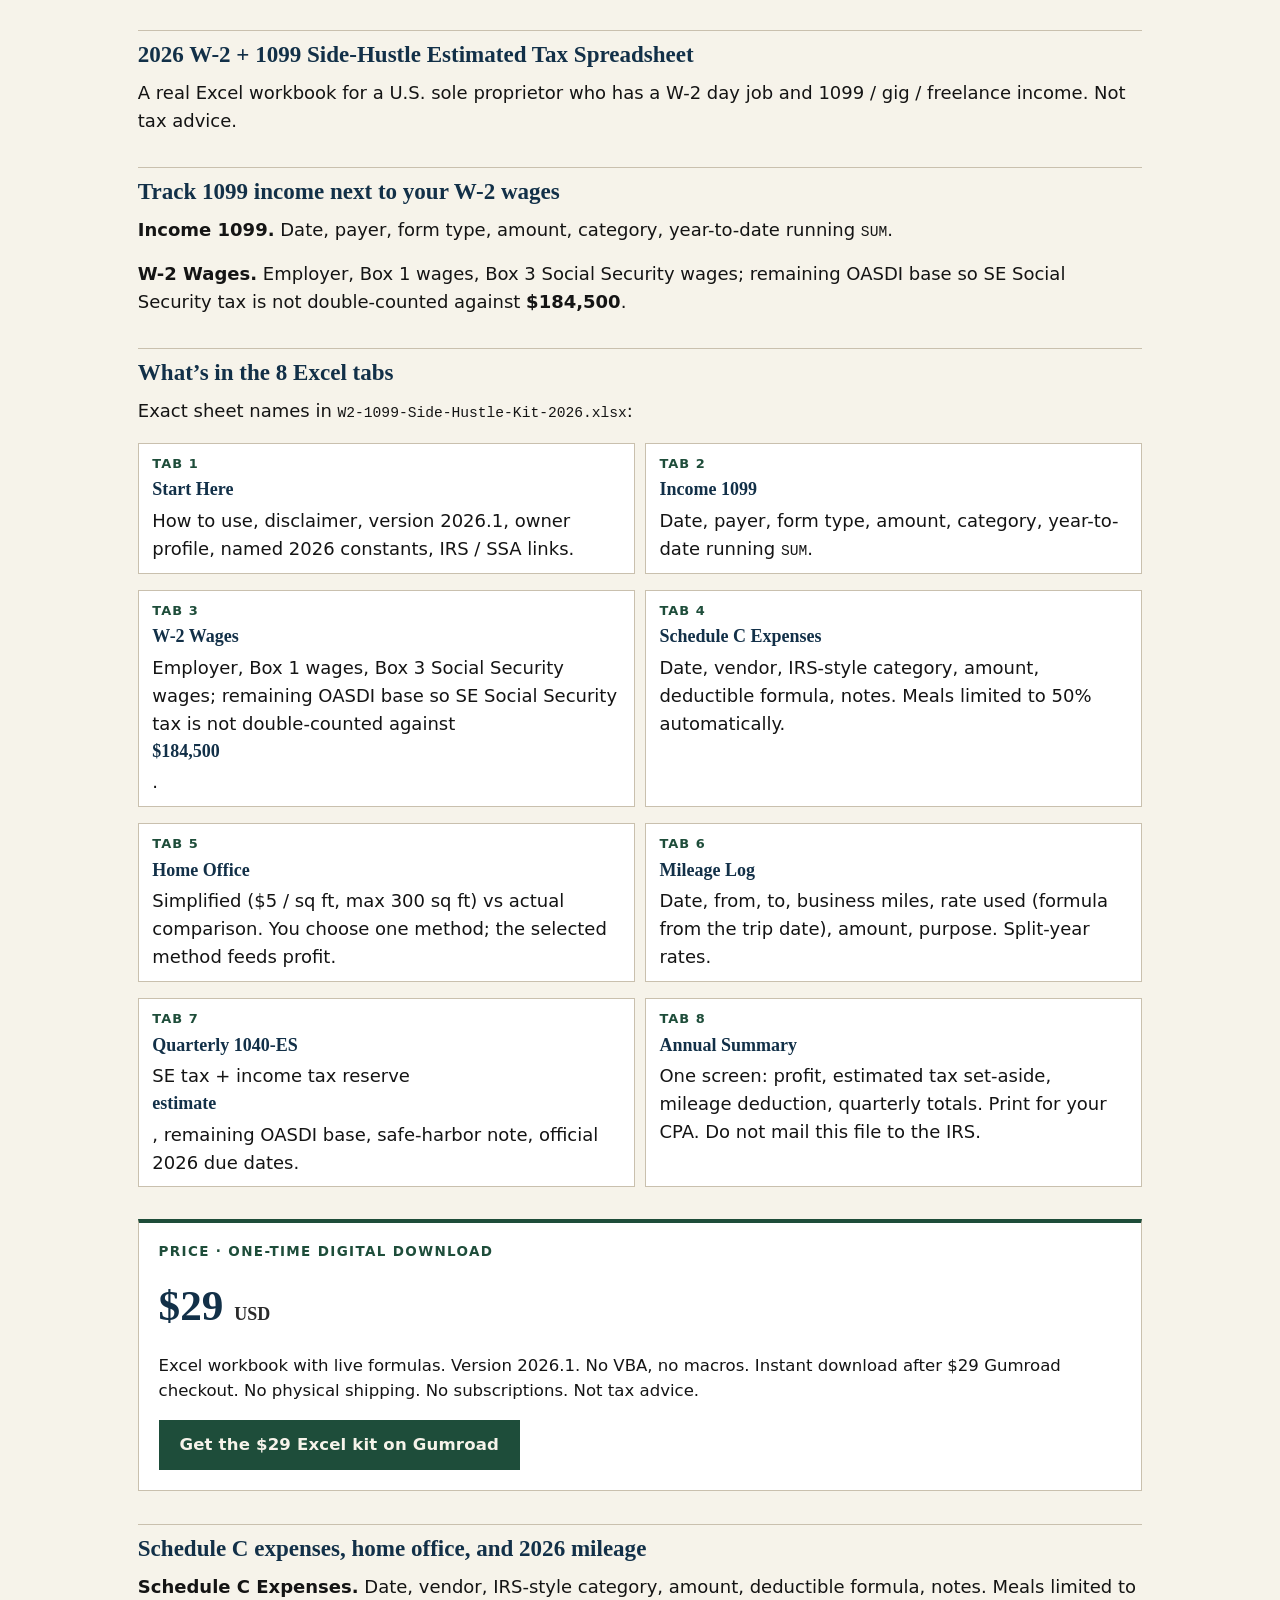
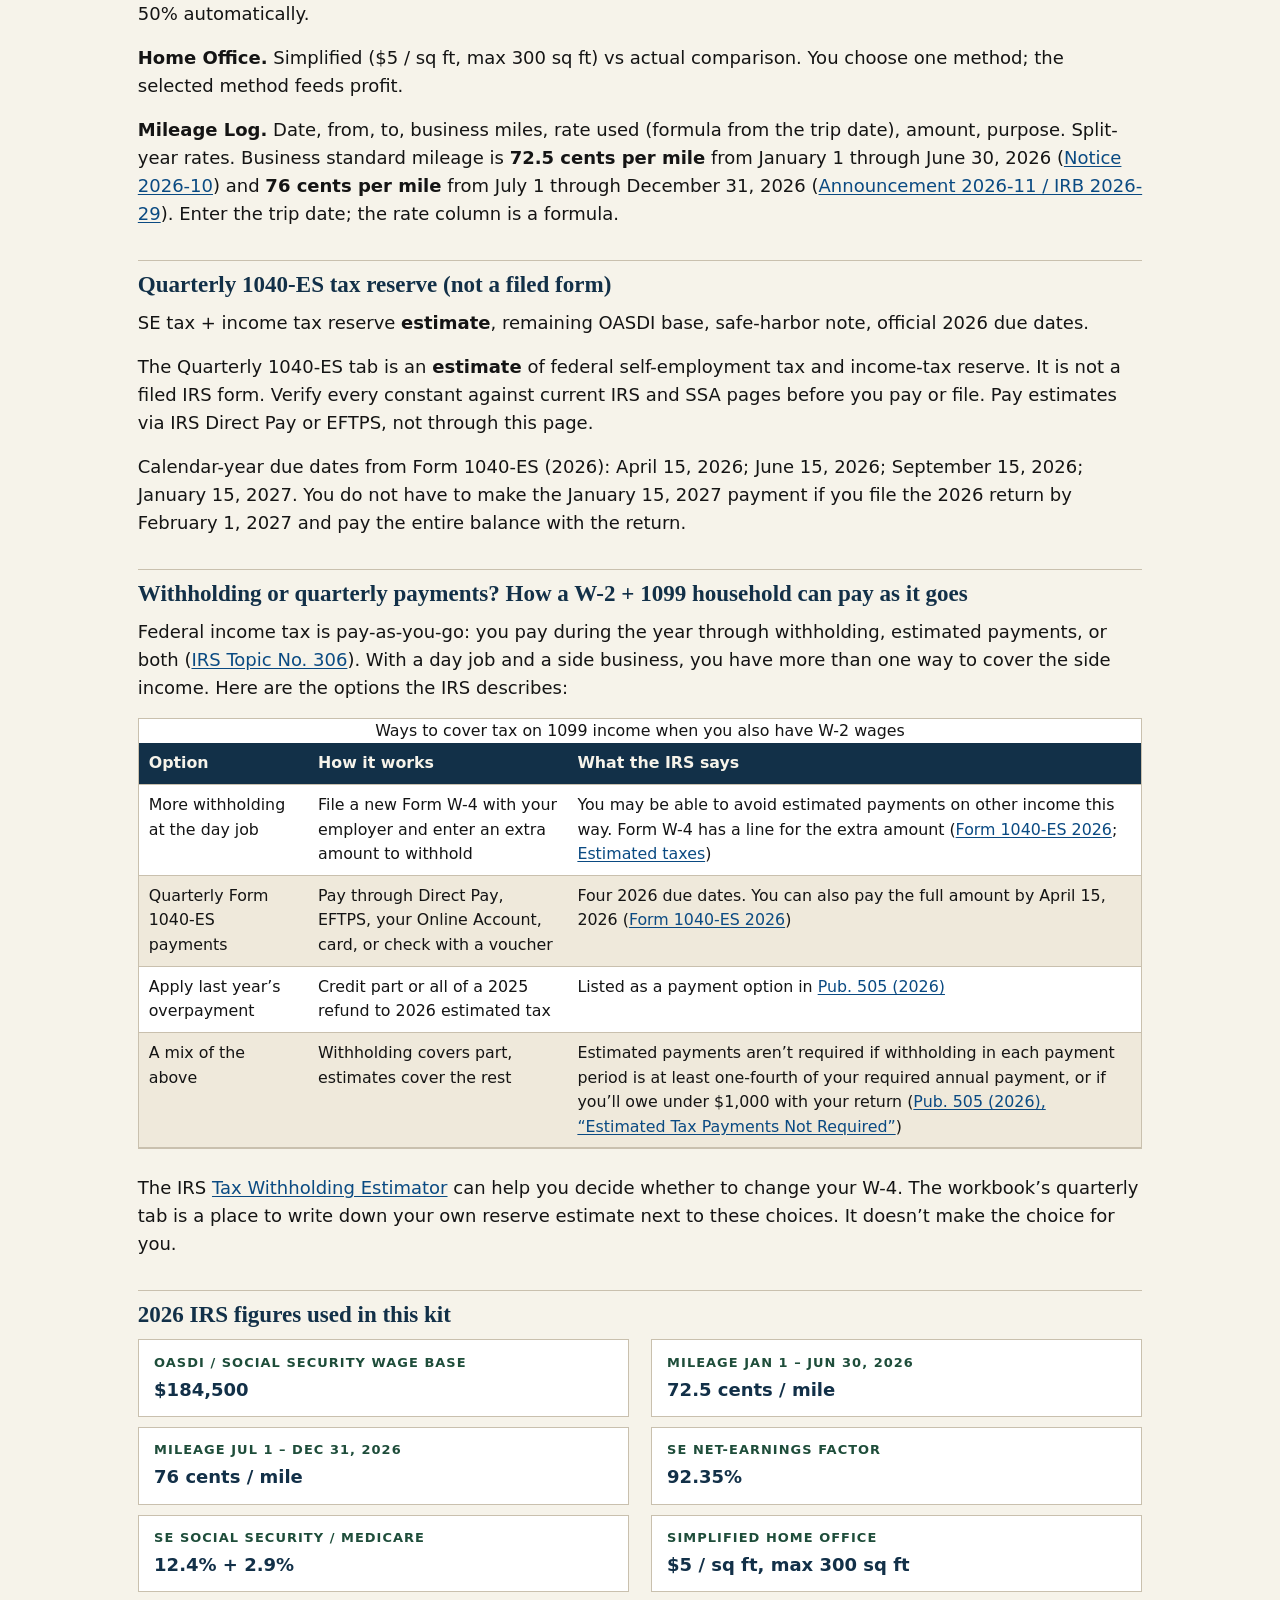
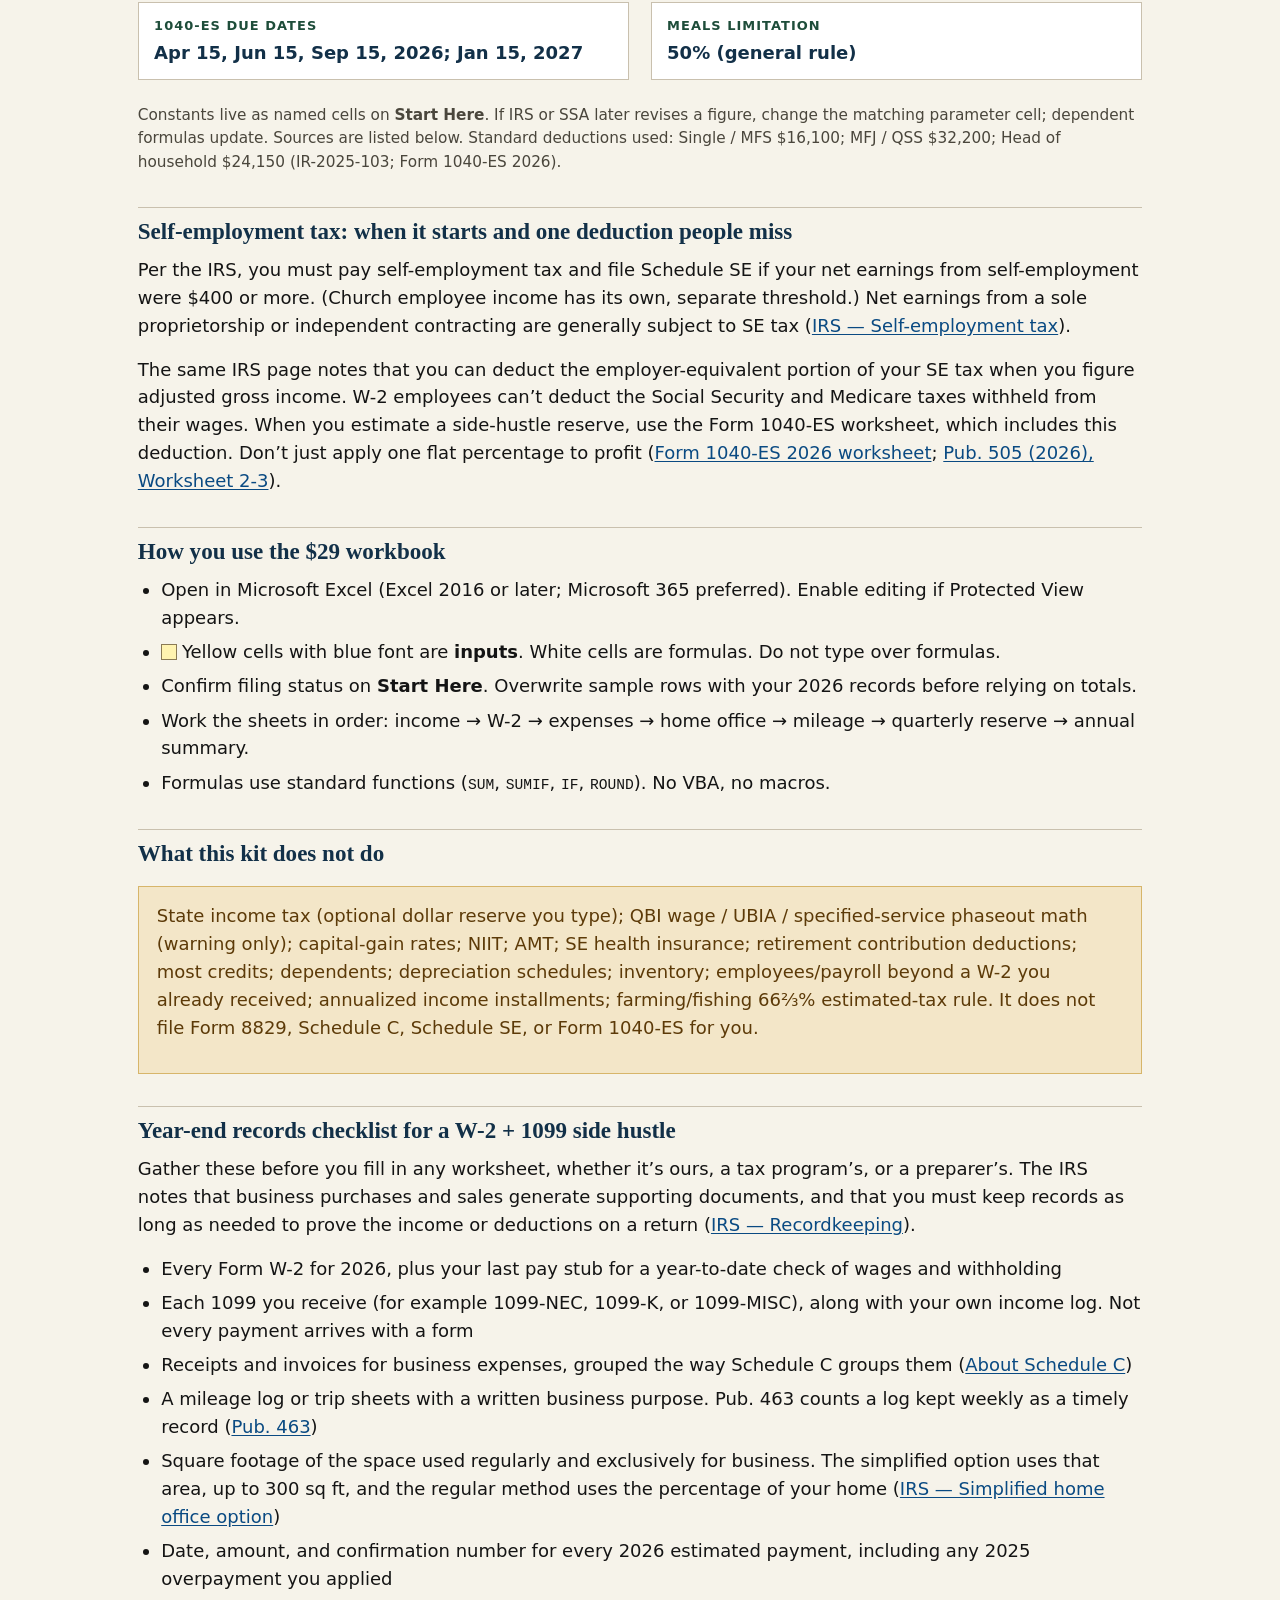
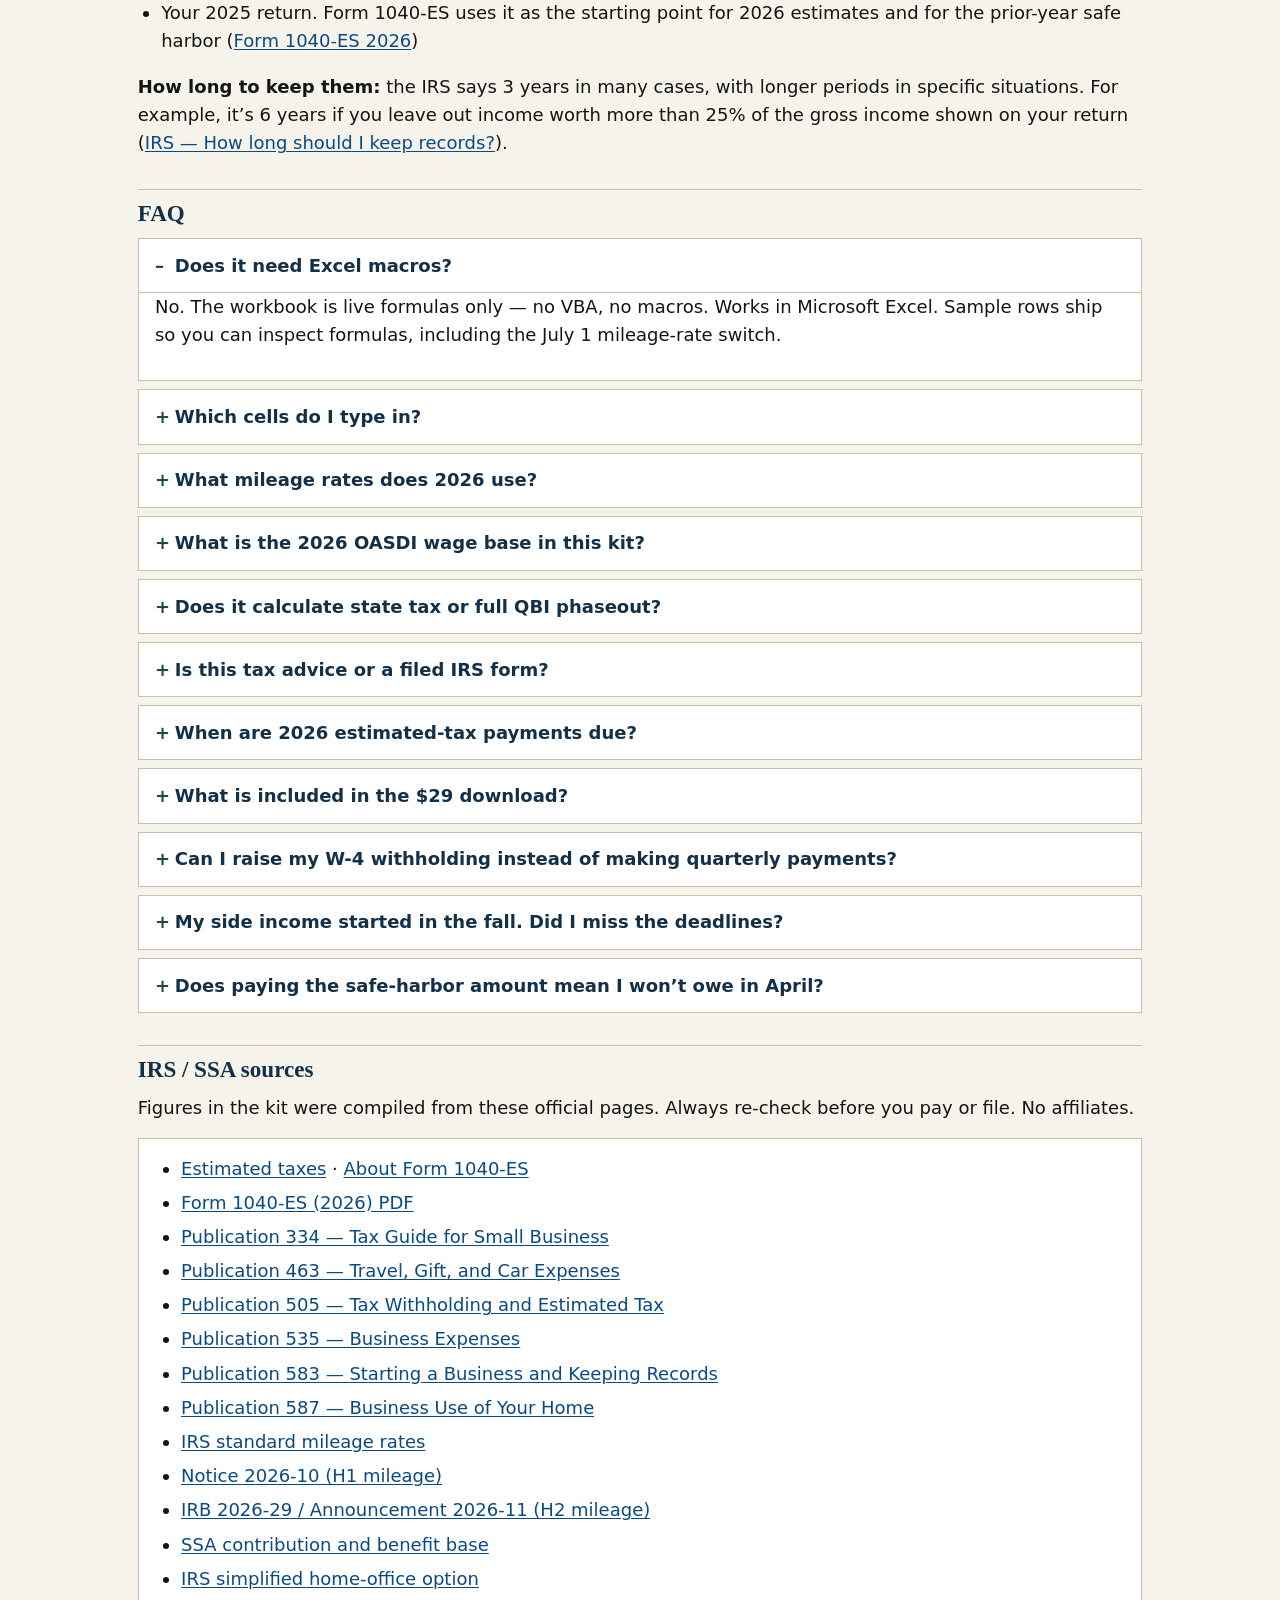
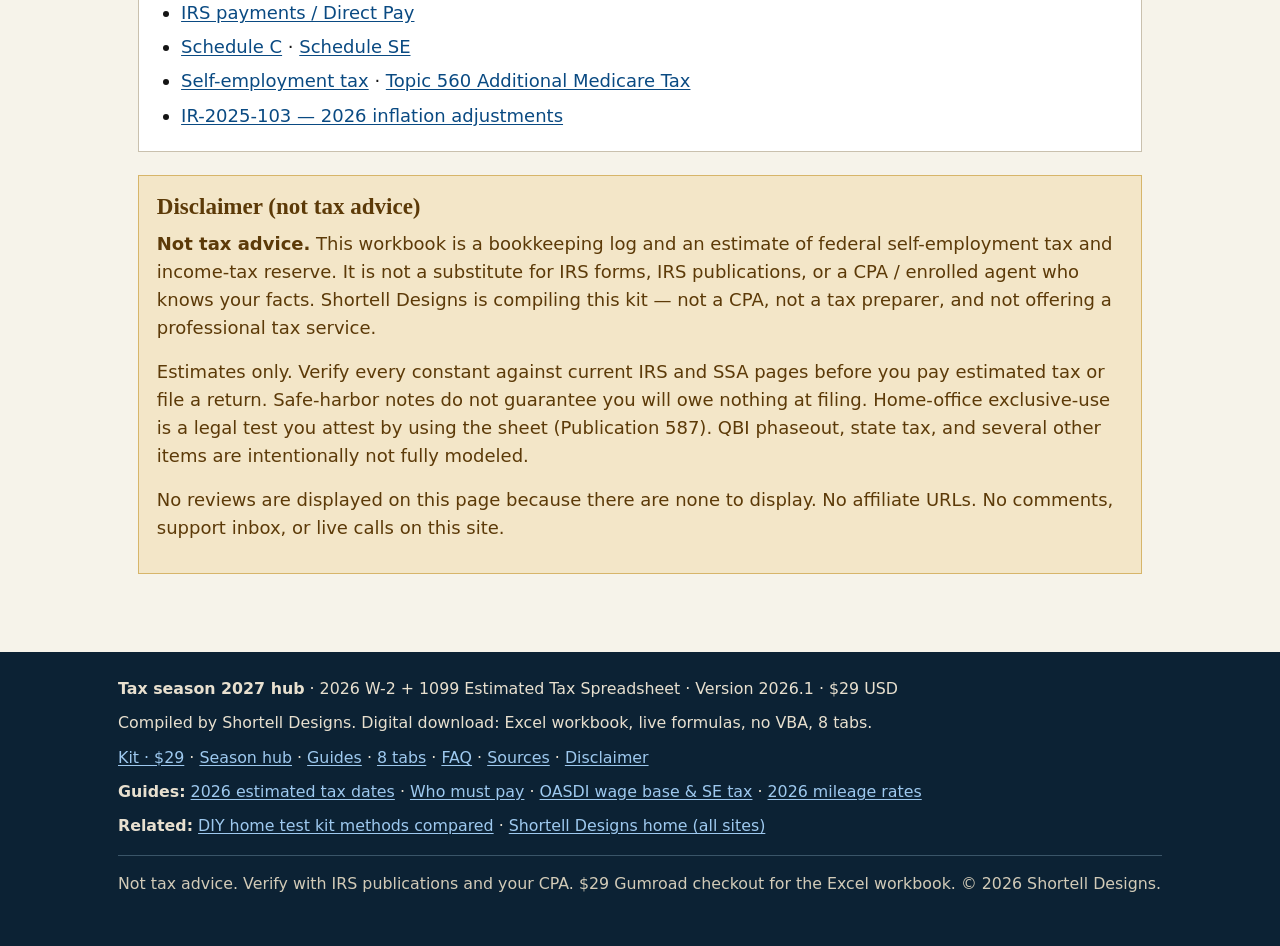
==== commit ba5410c6: "Content depth pack 2026-10-02 (Marketeer): sourced tables/checklists" ====
--- a/index.html
+++ b/index.html
@@ -194,6 +194,26 @@
     <p>The Quarterly 1040-ES tab is an <strong>estimate</strong> of federal self-employment tax and income-tax reserve. It is not a filed IRS form. Verify every constant against current IRS and SSA pages before you pay or file. Pay estimates via IRS Direct Pay or EFTPS, not through this page.</p>
     <p>Calendar-year due dates from Form 1040-ES (2026): April 15, 2026; June 15, 2026; September 15, 2026; January 15, 2027. You do not have to make the January 15, 2027 payment if you file the 2026 return by February 1, 2027 and pay the entire balance with the return.</p>
 
+    <section id="withholding-vs-estimates" aria-labelledby="withholding-vs-estimates-h">
+      <h2 id="withholding-vs-estimates-h">Withholding or quarterly payments? How a W-2 + 1099 household can pay as it goes</h2>
+      <p>Federal income tax is pay-as-you-go: you pay during the year through withholding, estimated payments, or both (<a href="https://www.irs.gov/taxtopics/tc306">IRS Topic No. 306</a>). With a day job and a side business, you have more than one way to cover the side income. Here are the options the IRS describes:</p>
+      <div class="table-wrap">
+      <table>
+        <caption>Ways to cover tax on 1099 income when you also have W-2 wages</caption>
+        <thead>
+          <tr><th scope="col">Option</th><th scope="col">How it works</th><th scope="col">What the IRS says</th></tr>
+        </thead>
+        <tbody>
+          <tr><td>More withholding at the day job</td><td>File a new Form W-4 with your employer and enter an extra amount to withhold</td><td>You may be able to avoid estimated payments on other income this way. Form W-4 has a line for the extra amount (<a href="https://www.irs.gov/pub/irs-pdf/f1040es.pdf">Form 1040-ES 2026</a>; <a href="https://www.irs.gov/businesses/small-businesses-self-employed/estimated-taxes">Estimated taxes</a>)</td></tr>
+          <tr><td>Quarterly Form 1040-ES payments</td><td>Pay through Direct Pay, EFTPS, your Online Account, card, or check with a voucher</td><td>Four 2026 due dates. You can also pay the full amount by April 15, 2026 (<a href="https://www.irs.gov/pub/irs-pdf/f1040es.pdf">Form 1040-ES 2026</a>)</td></tr>
+          <tr><td>Apply last year’s overpayment</td><td>Credit part or all of a 2025 refund to 2026 estimated tax</td><td>Listed as a payment option in <a href="https://www.irs.gov/publications/p505">Pub. 505 (2026)</a></td></tr>
+          <tr><td>A mix of the above</td><td>Withholding covers part, estimates cover the rest</td><td>Estimated payments aren’t required if withholding in each payment period is at least one-fourth of your required annual payment, or if you’ll owe under $1,000 with your return (<a href="https://www.irs.gov/publications/p505">Pub. 505 (2026), “Estimated Tax Payments Not Required”</a>)</td></tr>
+        </tbody>
+      </table>
+      </div>
+      <p>The IRS <a href="https://www.irs.gov/individuals/tax-withholding-estimator">Tax Withholding Estimator</a> can help you decide whether to change your W-4. The workbook’s quarterly tab is a place to write down your own reserve estimate next to these choices. It doesn’t make the choice for you.</p>
+    </section>
+
     <h2 id="figures">2026 IRS figures used in this kit</h2>
     <dl class="facts">
       <div>
@@ -230,6 +250,12 @@
       </div>
     </dl>
     <p class="meta">Constants live as named cells on <strong>Start Here</strong>. If IRS or SSA later revises a figure, change the matching parameter cell; dependent formulas update. Sources are listed below. Standard deductions used: Single / MFS $16,100; MFJ / QSS $32,200; Head of household $24,150 (IR-2025-103; Form 1040-ES 2026).</p>
+
+    <section id="se-tax-basics" aria-labelledby="se-tax-basics-h">
+      <h2 id="se-tax-basics-h">Self-employment tax: when it starts and one deduction people miss</h2>
+      <p>Per the IRS, you must pay self-employment tax and file Schedule SE if your net earnings from self-employment were $400 or more. (Church employee income has its own, separate threshold.) Net earnings from a sole proprietorship or independent contracting are generally subject to SE tax (<a href="https://www.irs.gov/businesses/small-businesses-self-employed/self-employment-tax-social-security-and-medicare-taxes">IRS — Self-employment tax</a>).</p>
+      <p>The same IRS page notes that you can deduct the employer-equivalent portion of your SE tax when you figure adjusted gross income. W-2 employees can’t deduct the Social Security and Medicare taxes withheld from their wages. When you estimate a side-hustle reserve, use the Form 1040-ES worksheet, which includes this deduction. Don’t just apply one flat percentage to profit (<a href="https://www.irs.gov/pub/irs-pdf/f1040es.pdf">Form 1040-ES 2026 worksheet</a>; <a href="https://www.irs.gov/publications/p505">Pub. 505 (2026), Worksheet 2-3</a>).</p>
+    </section>
 
     <h2 id="how">How you use the $29 workbook</h2>
     <ul>
@@ -245,6 +271,21 @@
       <p>State income tax (optional dollar reserve you type); QBI wage / UBIA / specified-service phaseout math (warning only); capital-gain rates; NIIT; AMT; SE health insurance; retirement contribution deductions; most credits; dependents; depreciation schedules; inventory; employees/payroll beyond a W-2 you already received; annualized income installments; farming/fishing 66⅔% estimated-tax rule. It does not file Form 8829, Schedule C, Schedule SE, or Form 1040-ES for you.</p>
     </div>
 
+    <section id="records-checklist" aria-labelledby="records-checklist-h">
+      <h2 id="records-checklist-h">Year-end records checklist for a W-2 + 1099 side hustle</h2>
+      <p>Gather these before you fill in any worksheet, whether it’s ours, a tax program’s, or a preparer’s. The IRS notes that business purchases and sales generate supporting documents, and that you must keep records as long as needed to prove the income or deductions on a return (<a href="https://www.irs.gov/businesses/small-businesses-self-employed/recordkeeping">IRS — Recordkeeping</a>).</p>
+      <ul>
+        <li>Every Form W-2 for 2026, plus your last pay stub for a year-to-date check of wages and withholding</li>
+        <li>Each 1099 you receive (for example 1099-NEC, 1099-K, or 1099-MISC), along with your own income log. Not every payment arrives with a form</li>
+        <li>Receipts and invoices for business expenses, grouped the way Schedule C groups them (<a href="https://www.irs.gov/forms-pubs/about-schedule-c-form-1040">About Schedule C</a>)</li>
+        <li>A mileage log or trip sheets with a written business purpose. Pub. 463 counts a log kept weekly as a timely record (<a href="https://www.irs.gov/publications/p463">Pub. 463</a>)</li>
+        <li>Square footage of the space used regularly and exclusively for business. The simplified option uses that area, up to 300 sq ft, and the regular method uses the percentage of your home (<a href="https://www.irs.gov/businesses/small-businesses-self-employed/simplified-option-for-home-office-deduction">IRS — Simplified home office option</a>)</li>
+        <li>Date, amount, and confirmation number for every 2026 estimated payment, including any 2025 overpayment you applied</li>
+        <li>Your 2025 return. Form 1040-ES uses it as the starting point for 2026 estimates and for the prior-year safe harbor (<a href="https://www.irs.gov/pub/irs-pdf/f1040es.pdf">Form 1040-ES 2026</a>)</li>
+      </ul>
+      <p><strong>How long to keep them:</strong> the IRS says 3 years in many cases, with longer periods in specific situations. For example, it’s 6 years if you leave out income worth more than 25% of the gross income shown on your return (<a href="https://www.irs.gov/businesses/small-businesses-self-employed/how-long-should-i-keep-records">IRS — How long should I keep records?</a>).</p>
+    </section>
+
     <h2 id="faq">FAQ</h2>
     <details class="faq-item" open>
       <summary>Does it need Excel macros?</summary>
@@ -292,6 +333,25 @@
       <summary>What is included in the $29 download?</summary>
       <div class="answer">
         <p>One Excel workbook for tax year 2026, eight tabs listed above, plus a how-to with IRS / SSA links inside the paid kit. This public page is the sales listing only. The workbook is not hosted here and is not a free download.</p>
+      </div>
+    </details>
+
+    <details class="faq-item">
+      <summary>Can I raise my W-4 withholding instead of making quarterly payments?</summary>
+      <div class="answer">
+        <p>Often, yes. Form 1040-ES (2026) says wage earners may be able to avoid estimated payments on other income by filing a new Form W-4 to have more tax withheld. The IRS Tax Withholding Estimator can help you choose an amount (<a href="https://www.irs.gov/pub/irs-pdf/f1040es.pdf">Form 1040-ES 2026</a>; <a href="https://www.irs.gov/individuals/tax-withholding-estimator">Tax Withholding Estimator</a>).</p>
+      </div>
+    </details>
+    <details class="faq-item">
+      <summary>My side income started in the fall. Did I miss the deadlines?</summary>
+      <div class="answer">
+        <p>Not necessarily. Pub. 505 (2026) Table 2-1 says that if you first have income subject to estimated tax after August 31, your first payment is due January 15 of the next year. See the <a href="estimated-tax-2026.html">2026 estimated tax dates guide</a> for the full table (<a href="https://www.irs.gov/publications/p505">Pub. 505 (2026)</a>).</p>
+      </div>
+    </details>
+    <details class="faq-item">
+      <summary>Does paying the safe-harbor amount mean I won’t owe in April?</summary>
+      <div class="answer">
+        <p>No. The IRS says you may still owe tax when you file even if you pay the required annual payment. The safe harbor is about the underpayment penalty, not your final balance (<a href="https://www.irs.gov/pub/irs-pdf/f1040es.pdf">Form 1040-ES 2026</a>). Not tax advice. Consult a tax professional or IRS resources for your situation.</p>
       </div>
     </details>
 
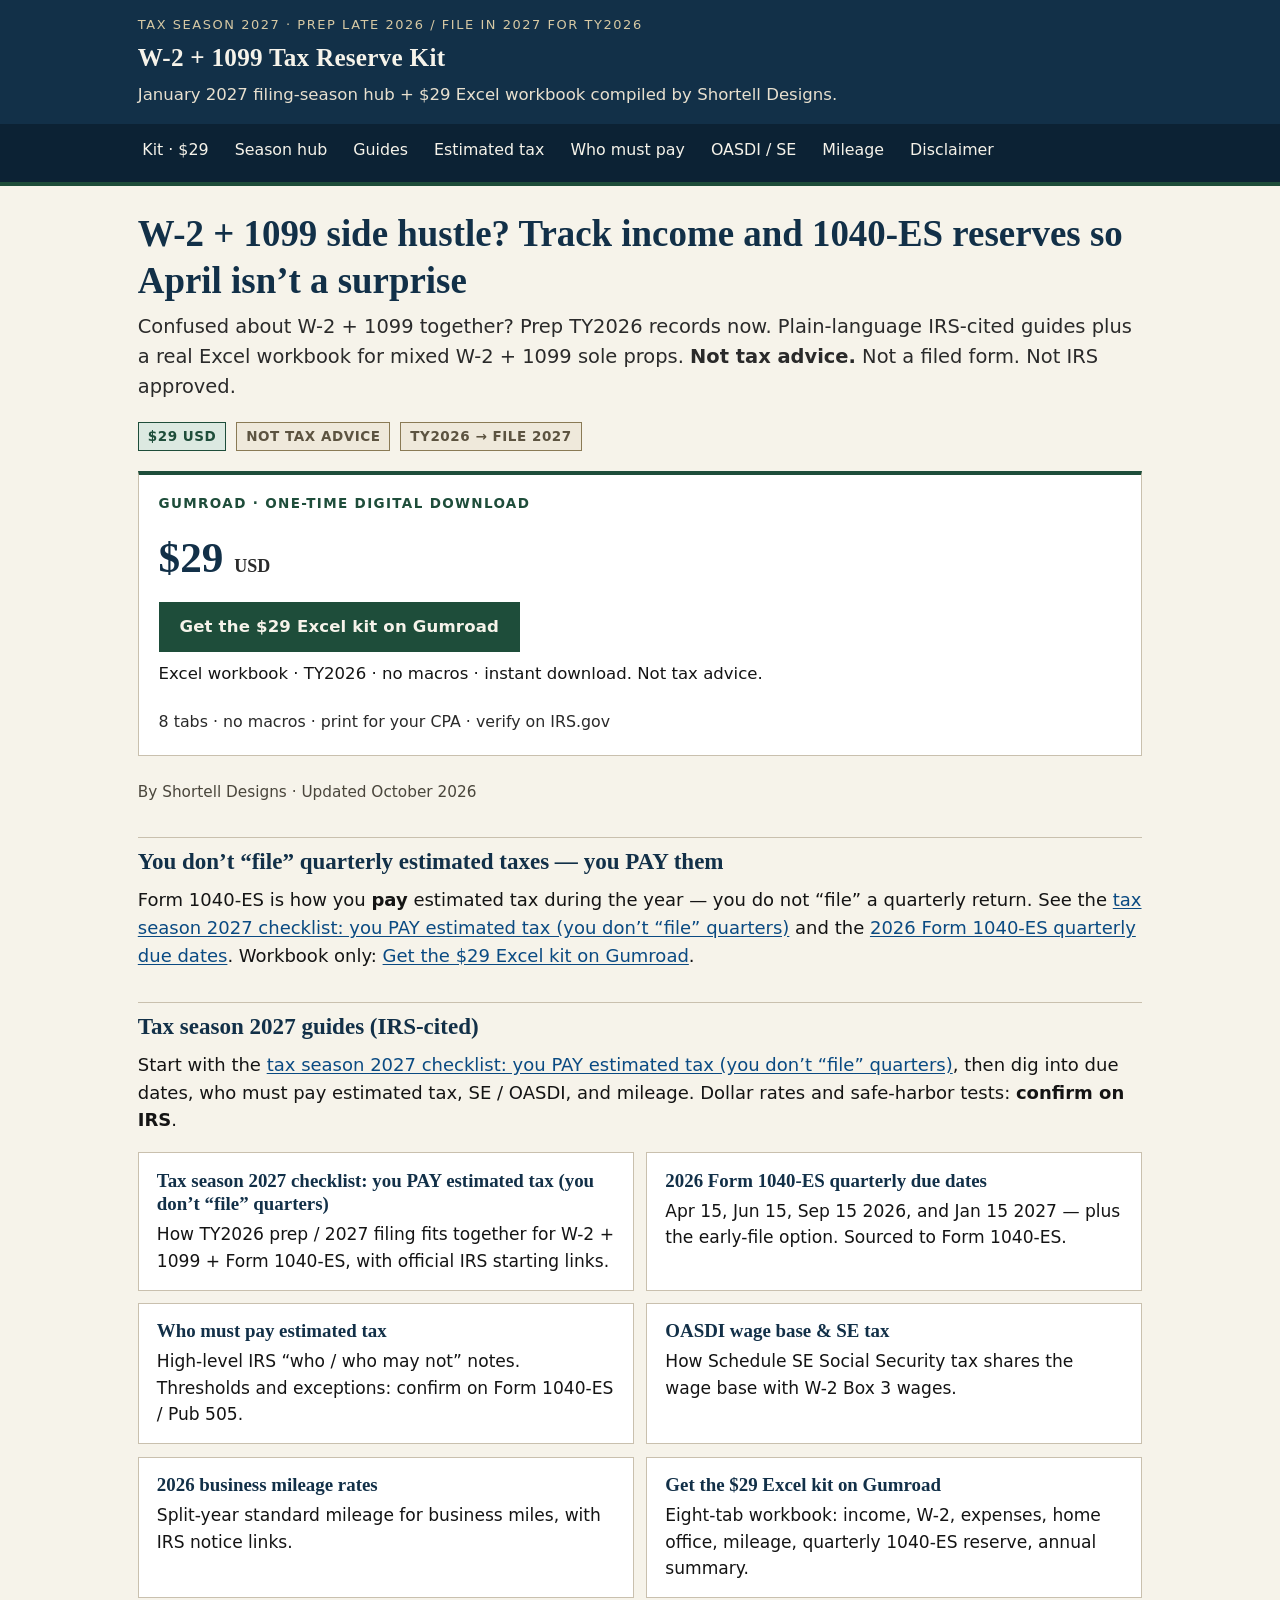
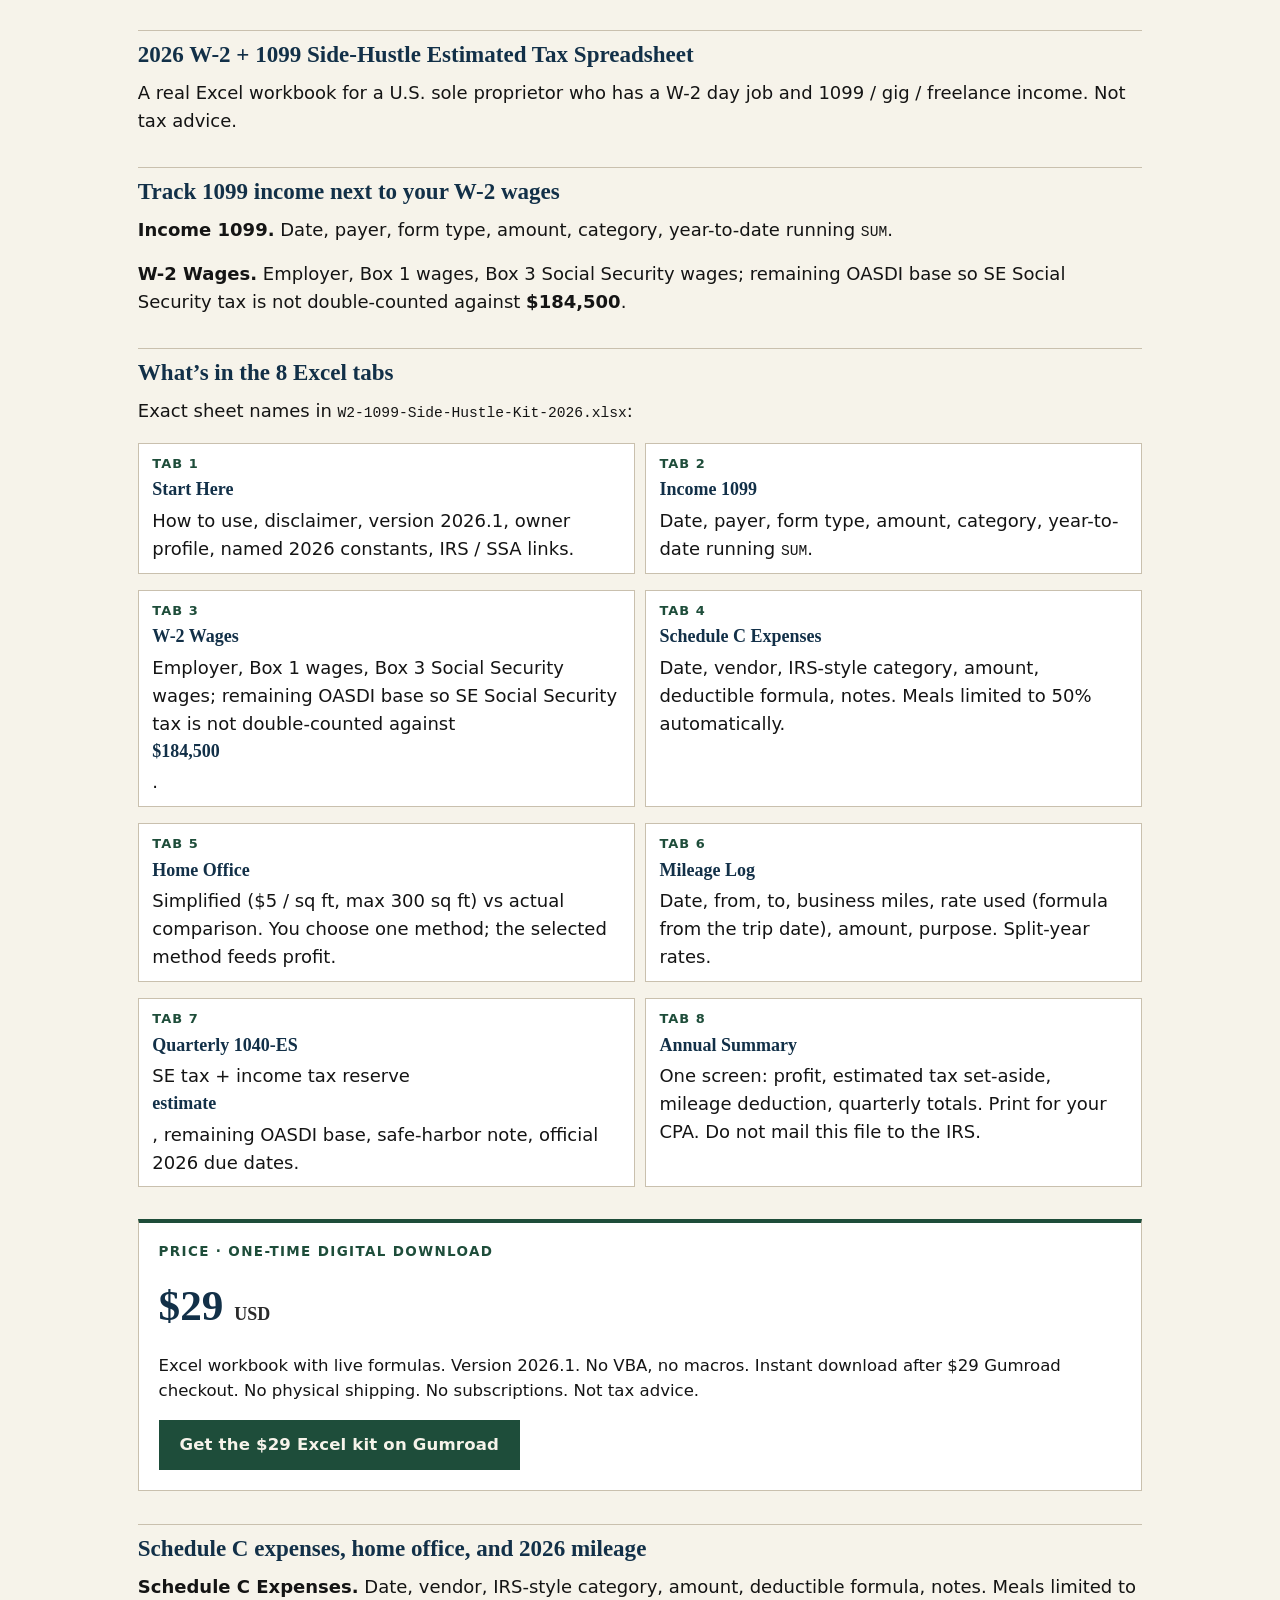
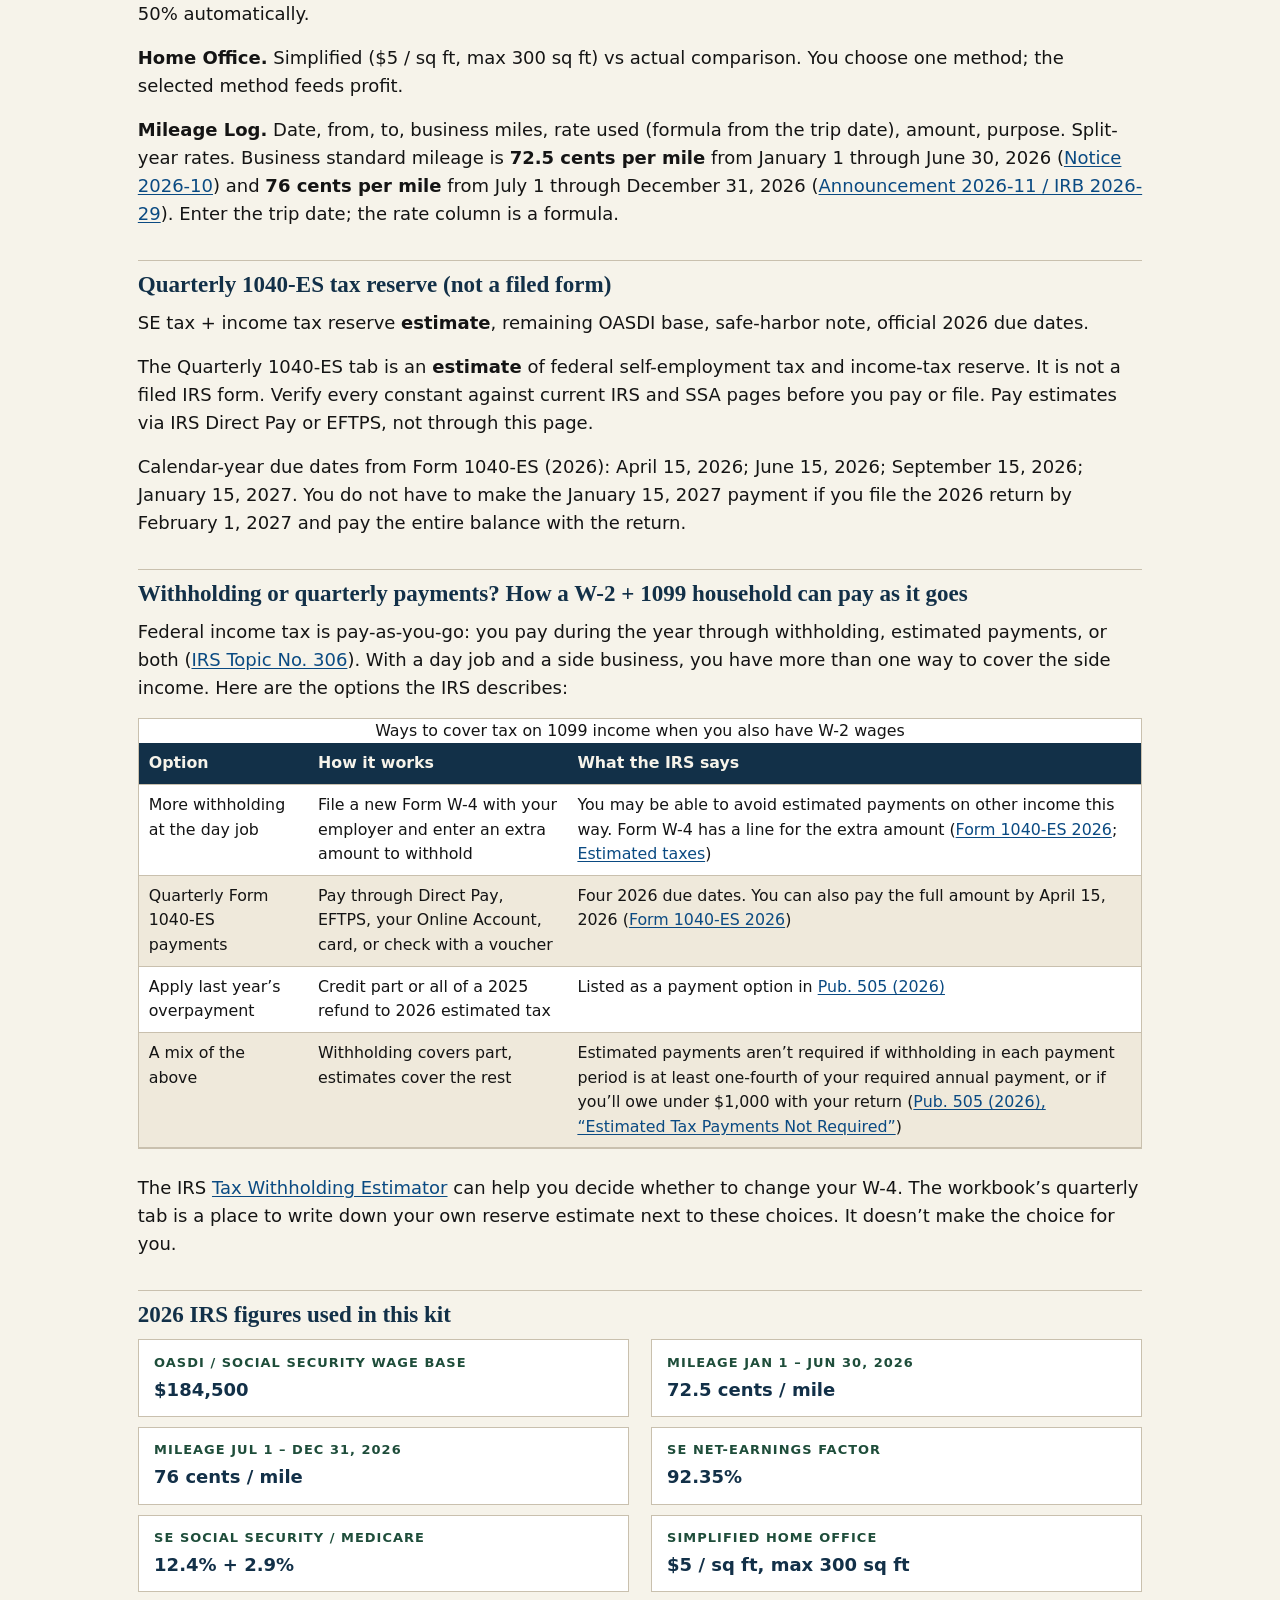
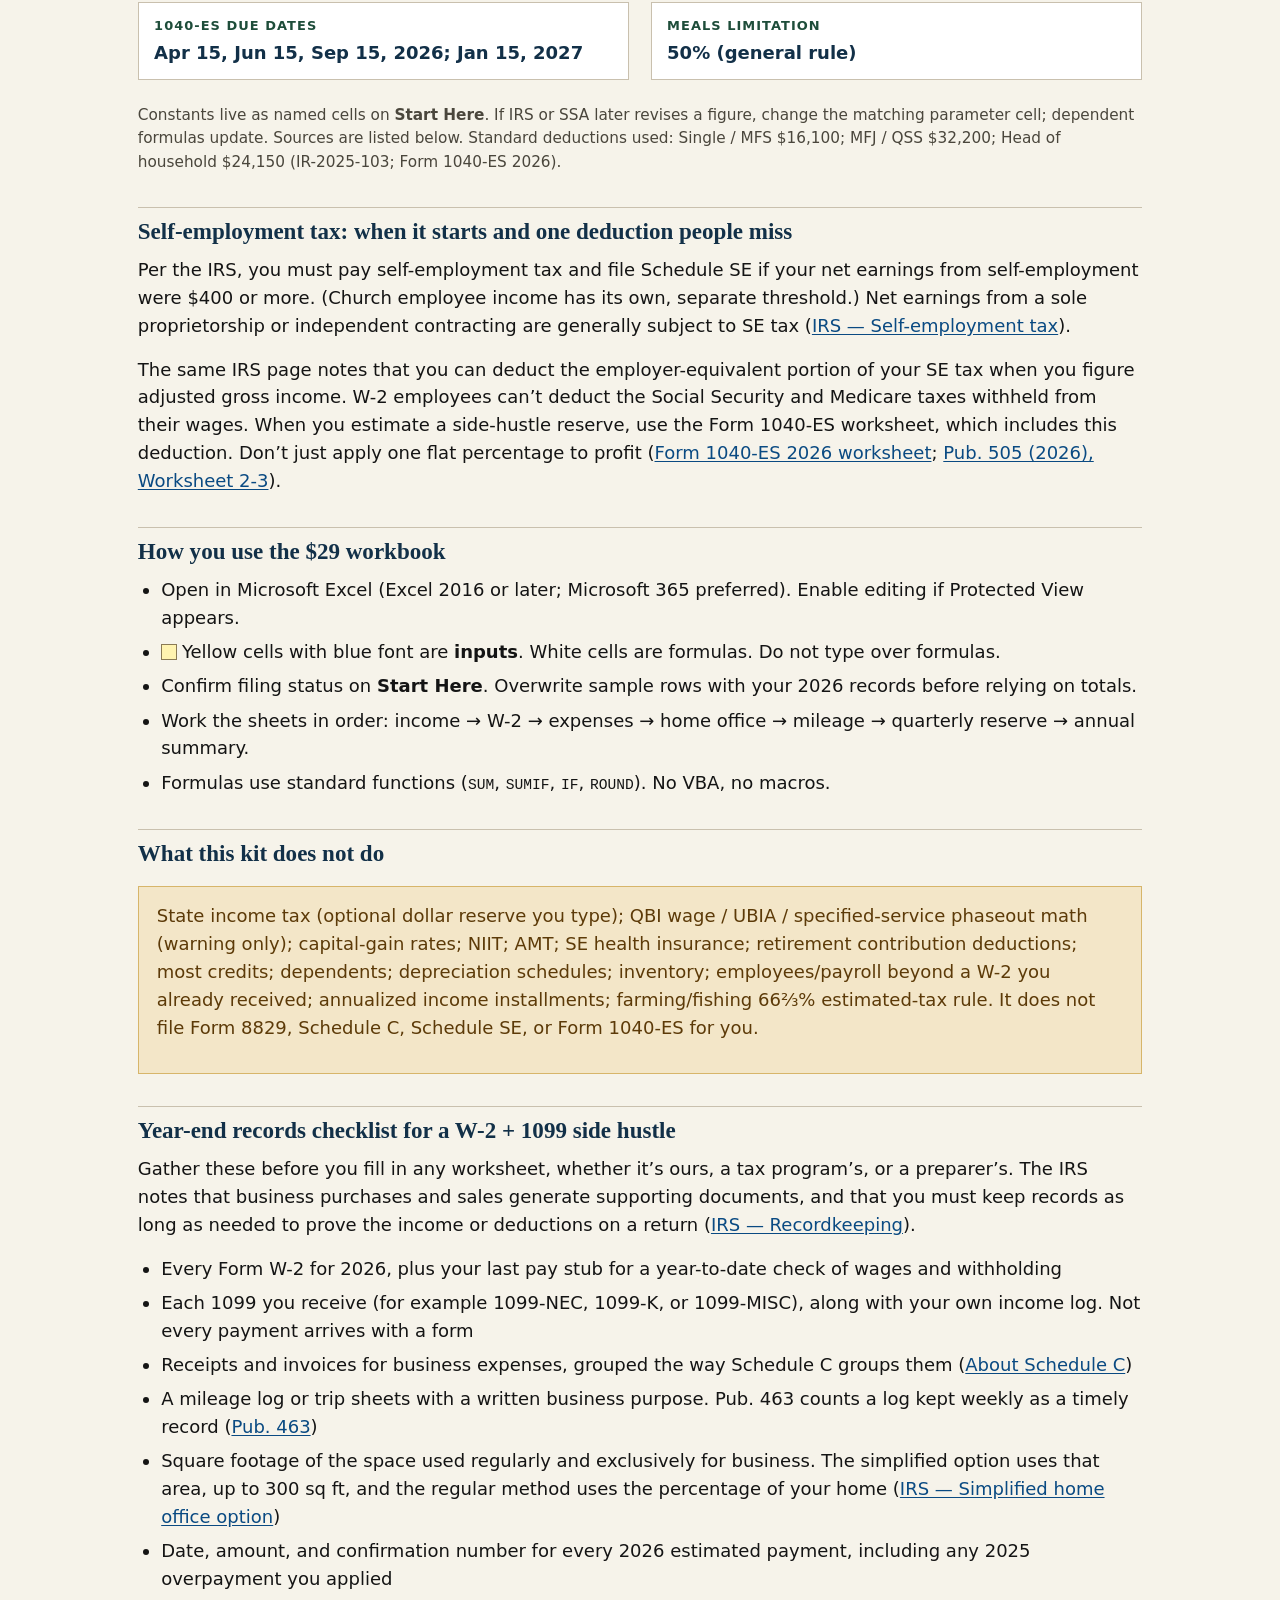
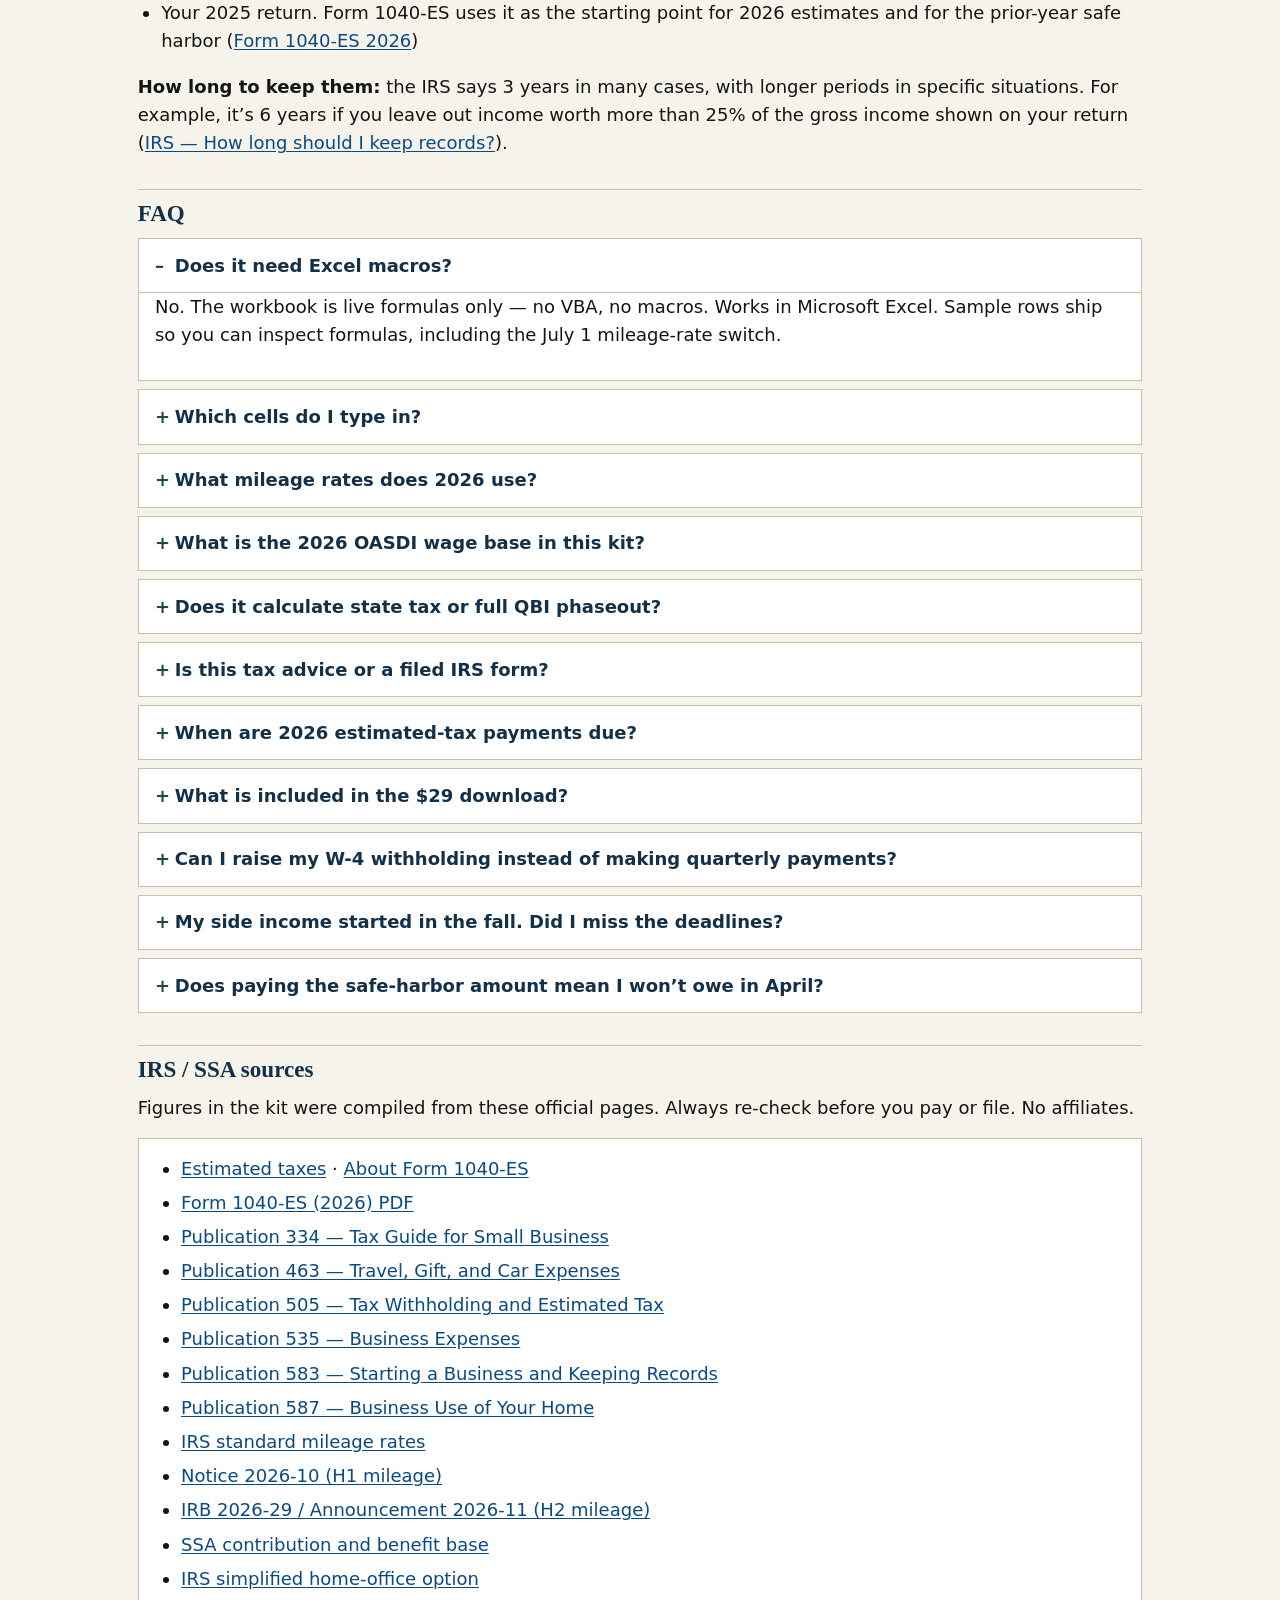
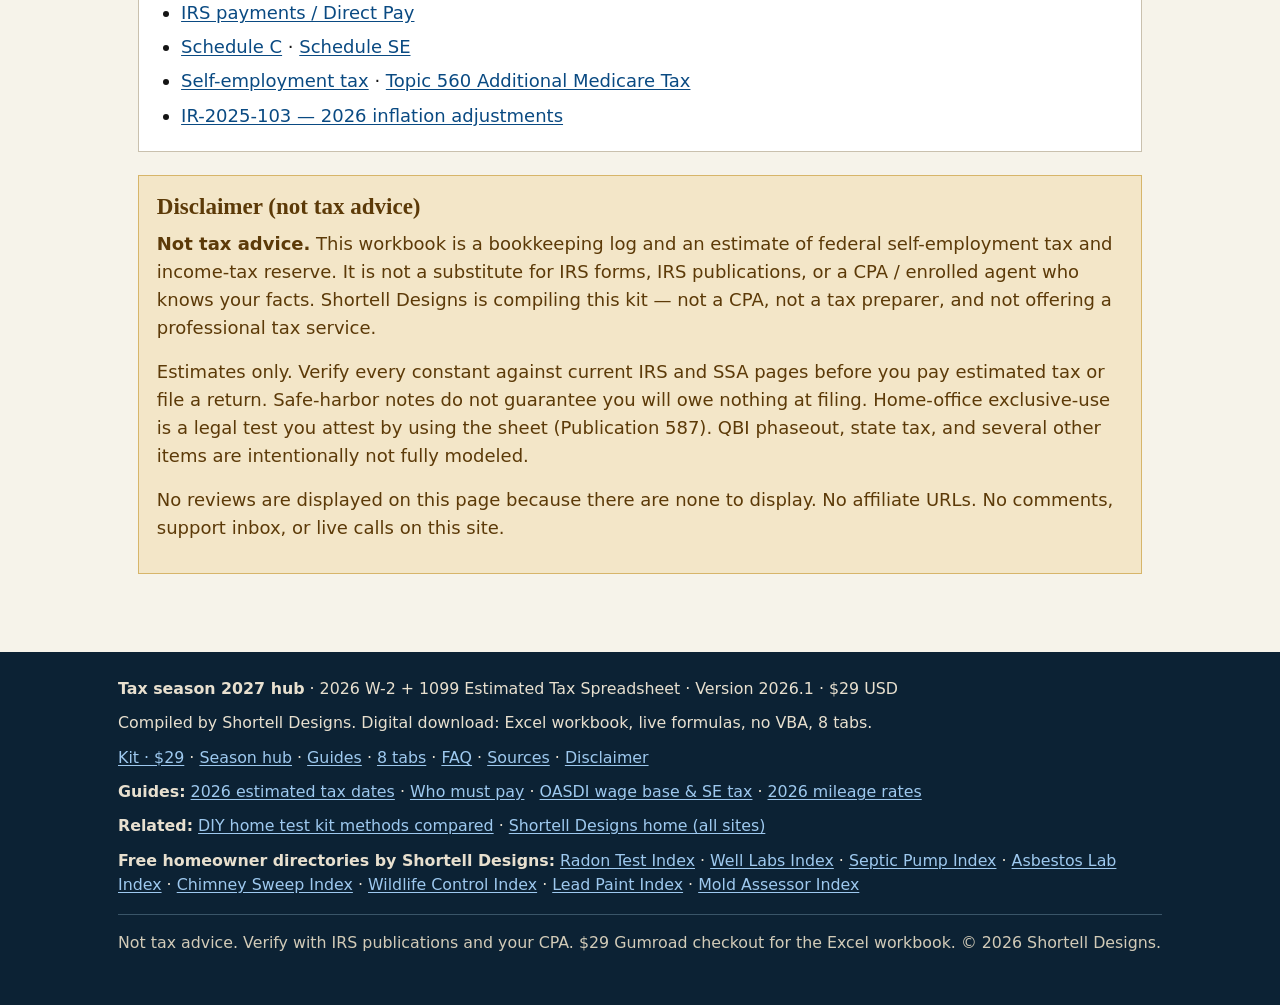
==== commit e95b704f: "Link the 8 directory homepages from tax kit page" ====
--- a/index.html
+++ b/index.html
@@ -395,6 +395,7 @@
       <p><a href="#buy">Kit · $29</a> · <a href="tax-season-2027.html">Season hub</a> · <a href="#guides">Guides</a> · <a href="#inside">8 tabs</a> · <a href="#faq">FAQ</a> · <a href="#sources">Sources</a> · <a href="#disclaimer">Disclaimer</a></p>
       <p><strong>Guides:</strong> <a href="estimated-tax-2026.html">2026 estimated tax dates</a> · <a href="who-must-pay-estimated-tax.html">Who must pay</a> · <a href="oasdi-se-tax-w2-1099.html">OASDI wage base &amp; SE tax</a> · <a href="mileage-rates-2026.html">2026 mileage rates</a></p>
       <p><strong>Related:</strong> <a href="https://shortelldesigns.github.io/diy-kit-index/">DIY home test kit methods compared</a> · <a href="https://shortelldesigns.github.io/">Shortell Designs home (all sites)</a></p>
+      <p><strong>Free homeowner directories by Shortell Designs:</strong> <a href="https://shortelldesigns.github.io/radon-test-index/">Radon Test Index</a> · <a href="https://shortelldesigns.github.io/well-labs-index/">Well Labs Index</a> · <a href="https://shortelldesigns.github.io/septic-pump-index/">Septic Pump Index</a> · <a href="https://shortelldesigns.github.io/asbestos-lab-index/">Asbestos Lab Index</a> · <a href="https://shortelldesigns.github.io/chimney-sweep-index/">Chimney Sweep Index</a> · <a href="https://shortelldesigns.github.io/wildlife-control-index/">Wildlife Control Index</a> · <a href="https://shortelldesigns.github.io/lead-paint-index/">Lead Paint Index</a> · <a href="https://shortelldesigns.github.io/mold-assessor-index/">Mold Assessor Index</a></p>
       <div class="disclaimer">
         <p>Not tax advice. Verify with IRS publications and your CPA. $29 Gumroad checkout for the Excel workbook. © 2026 Shortell Designs.</p>
       </div>
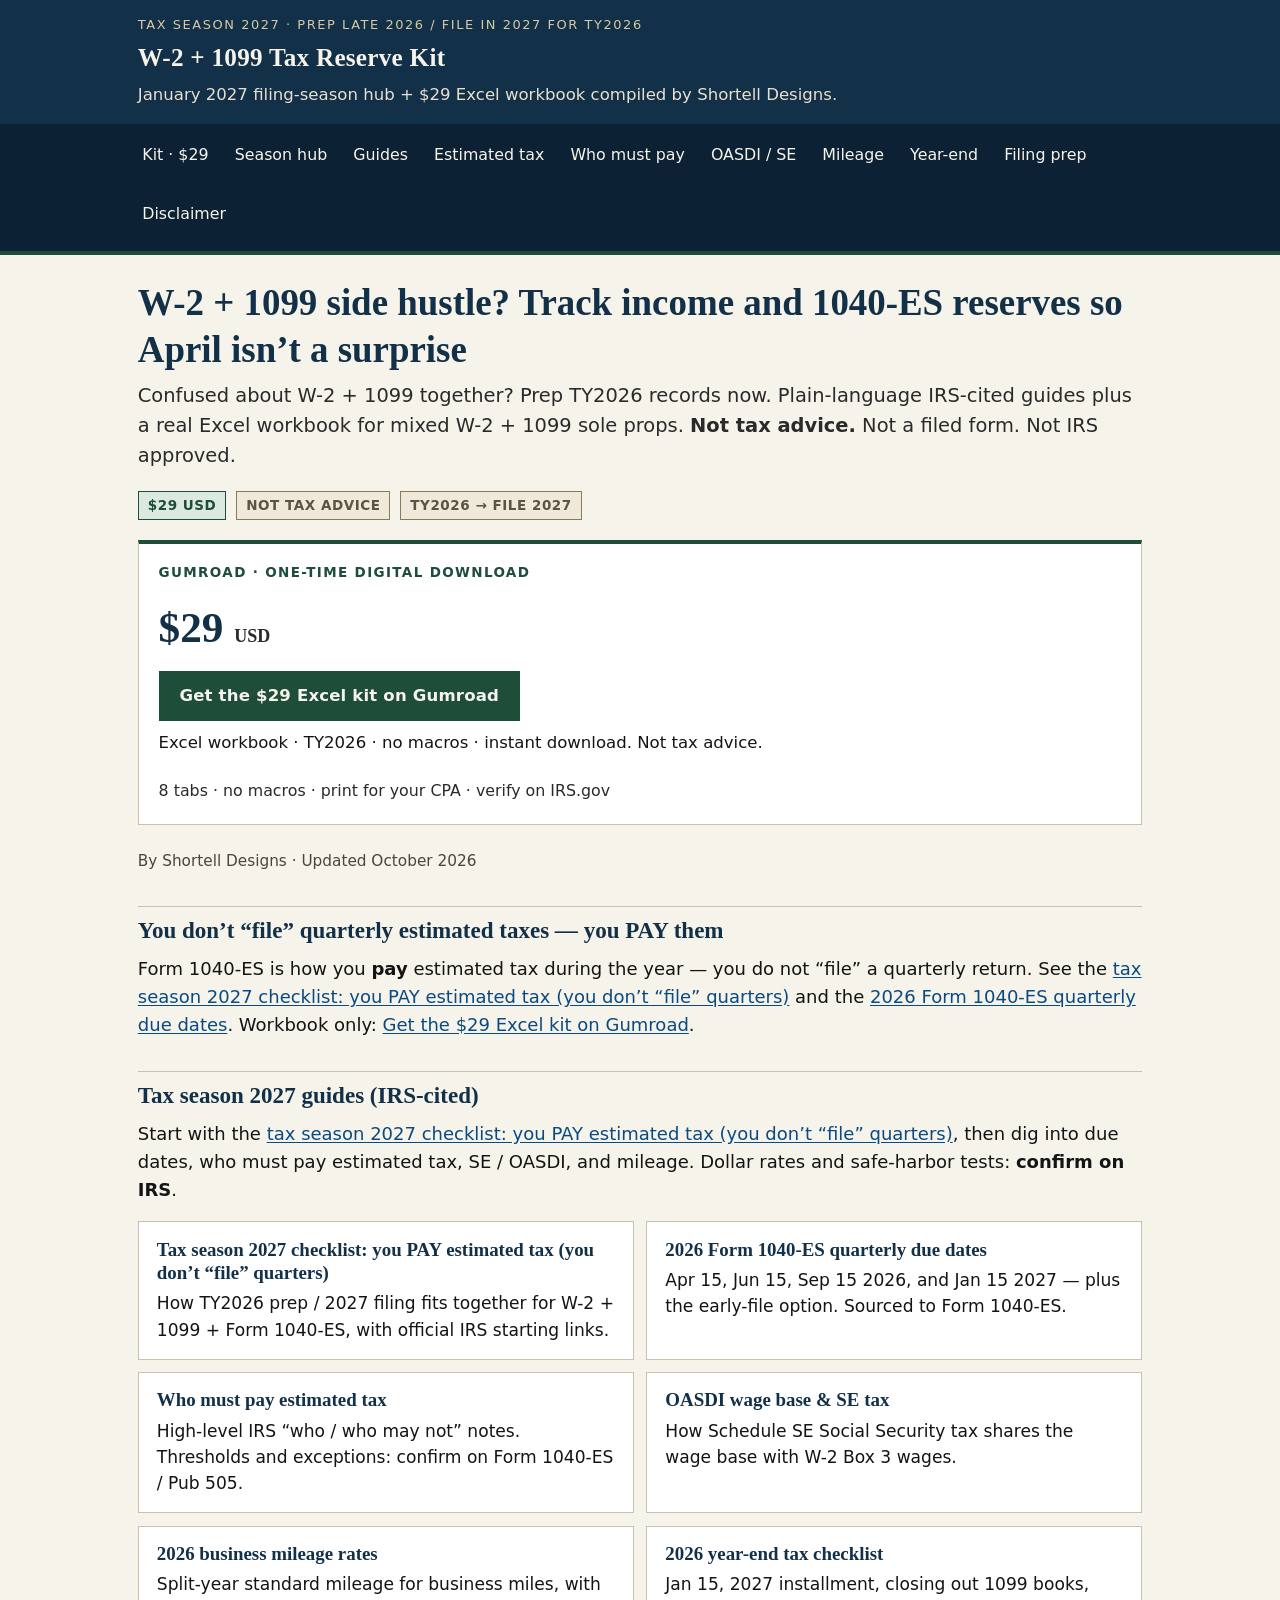
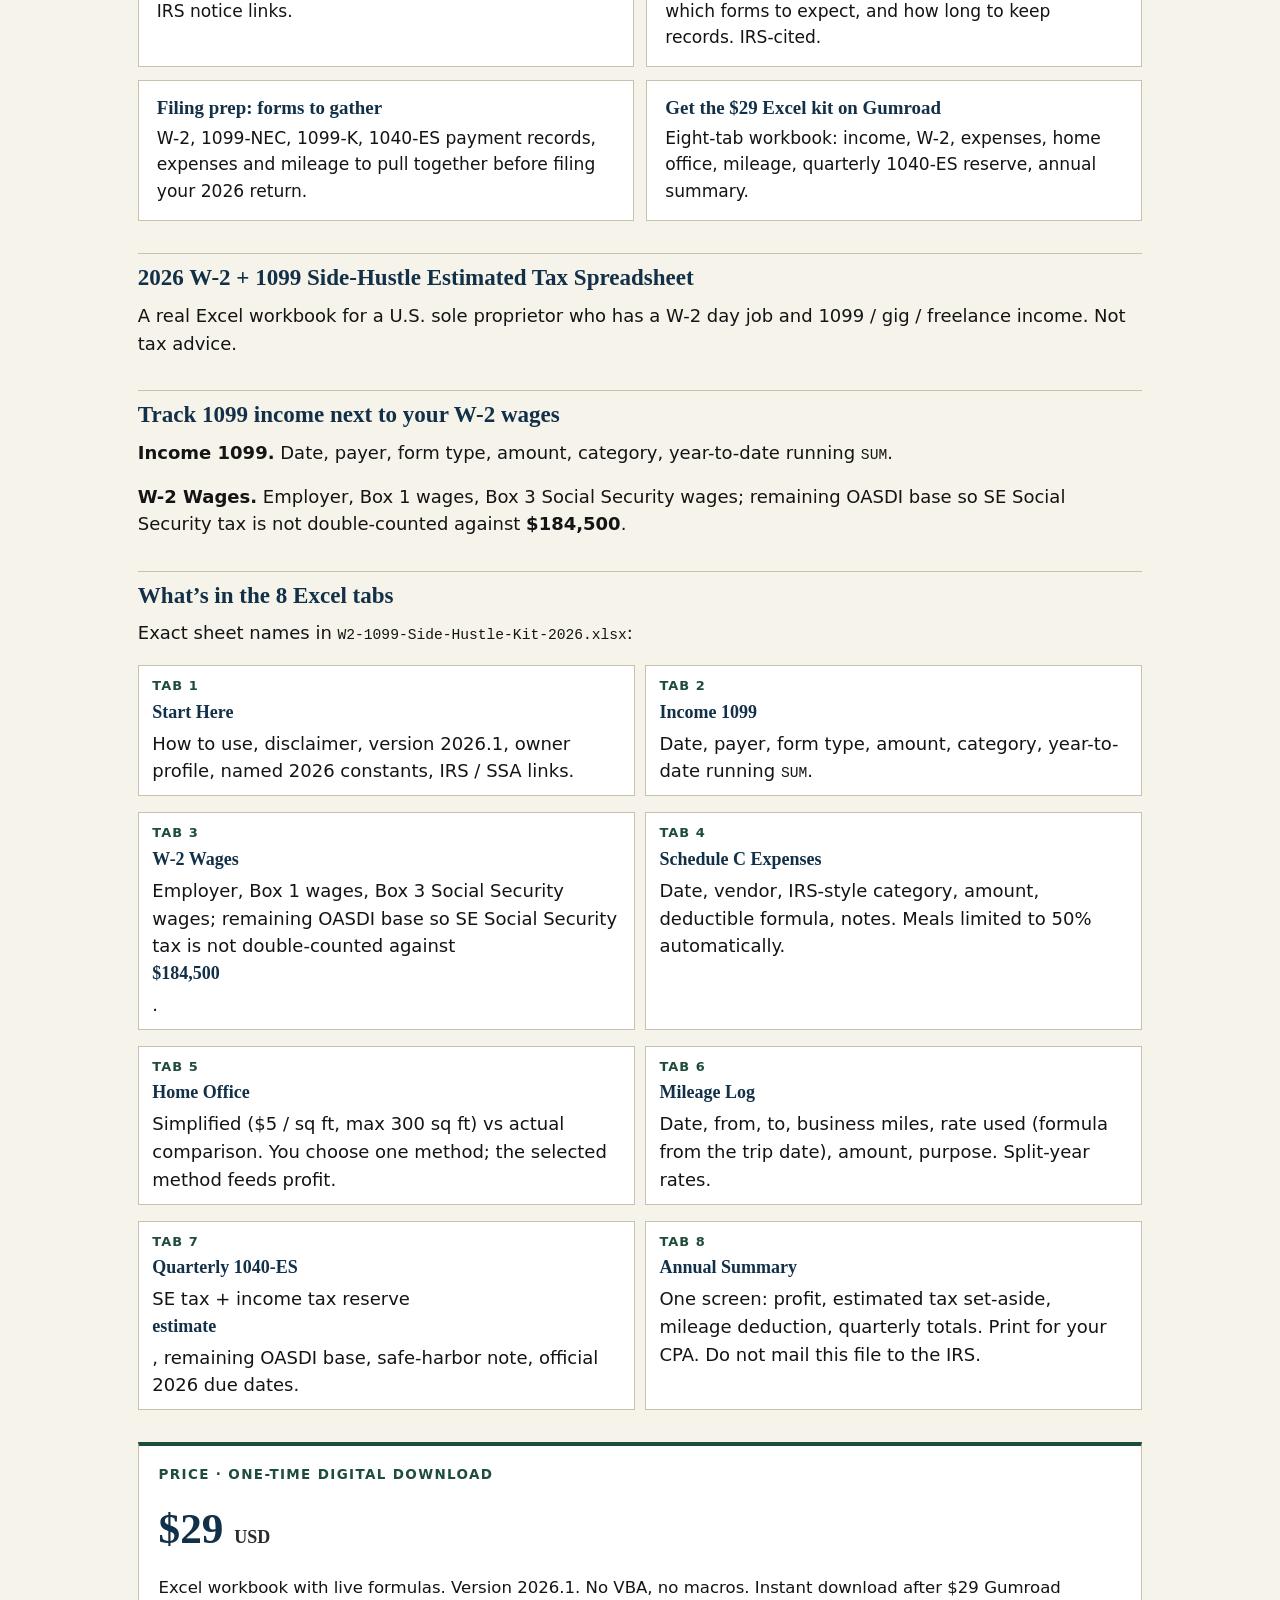
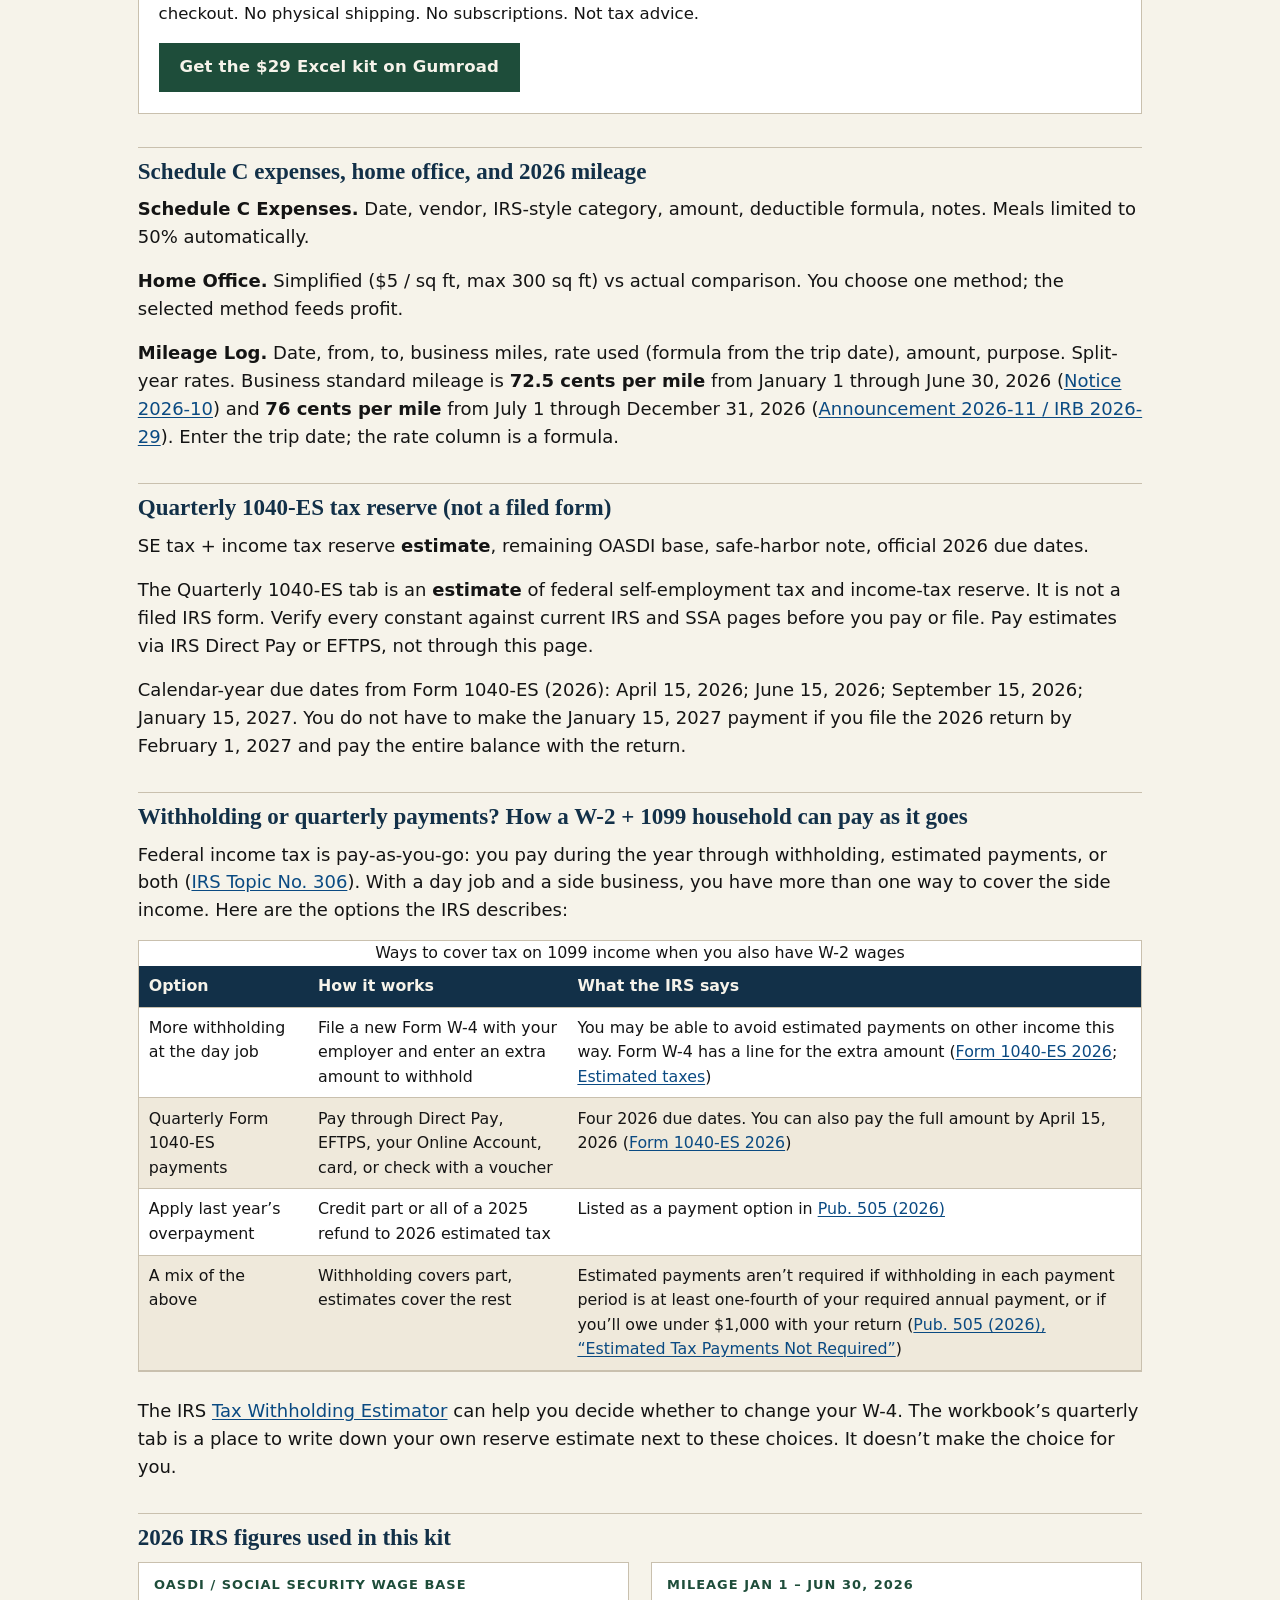
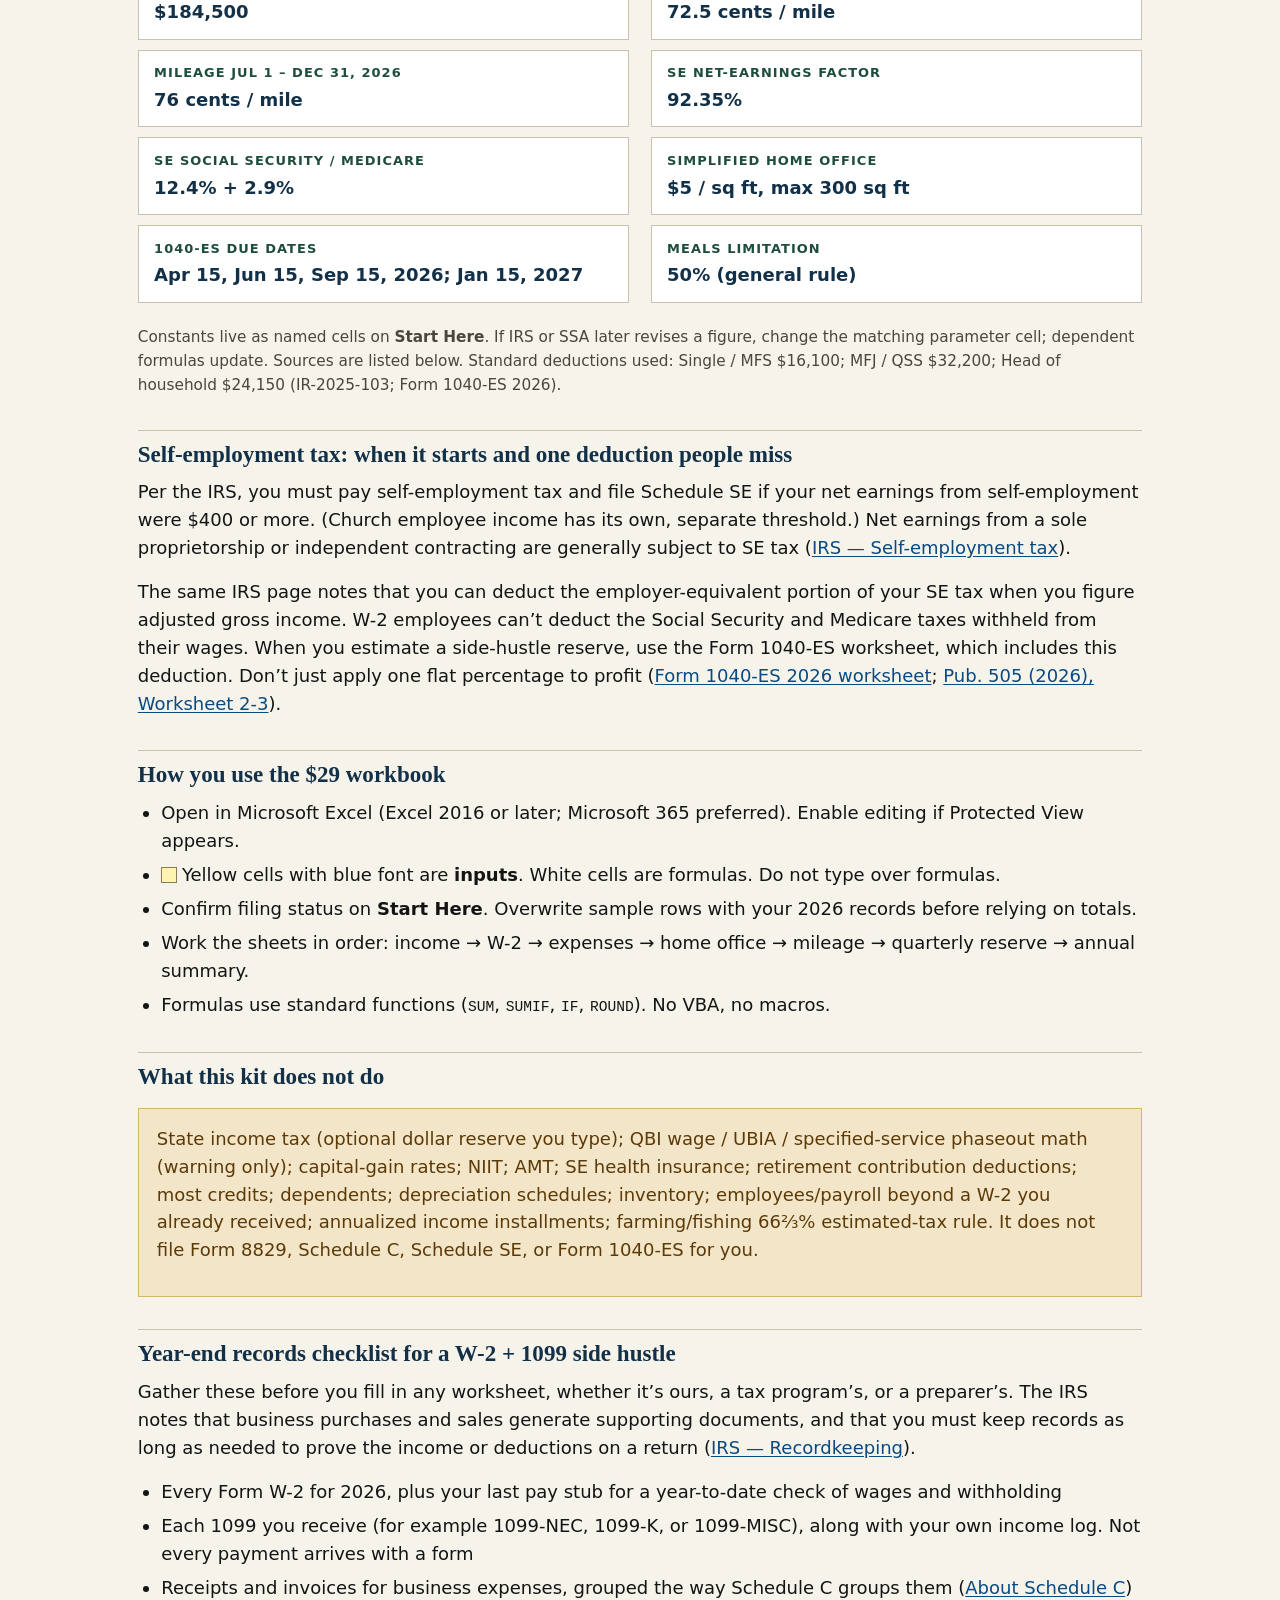
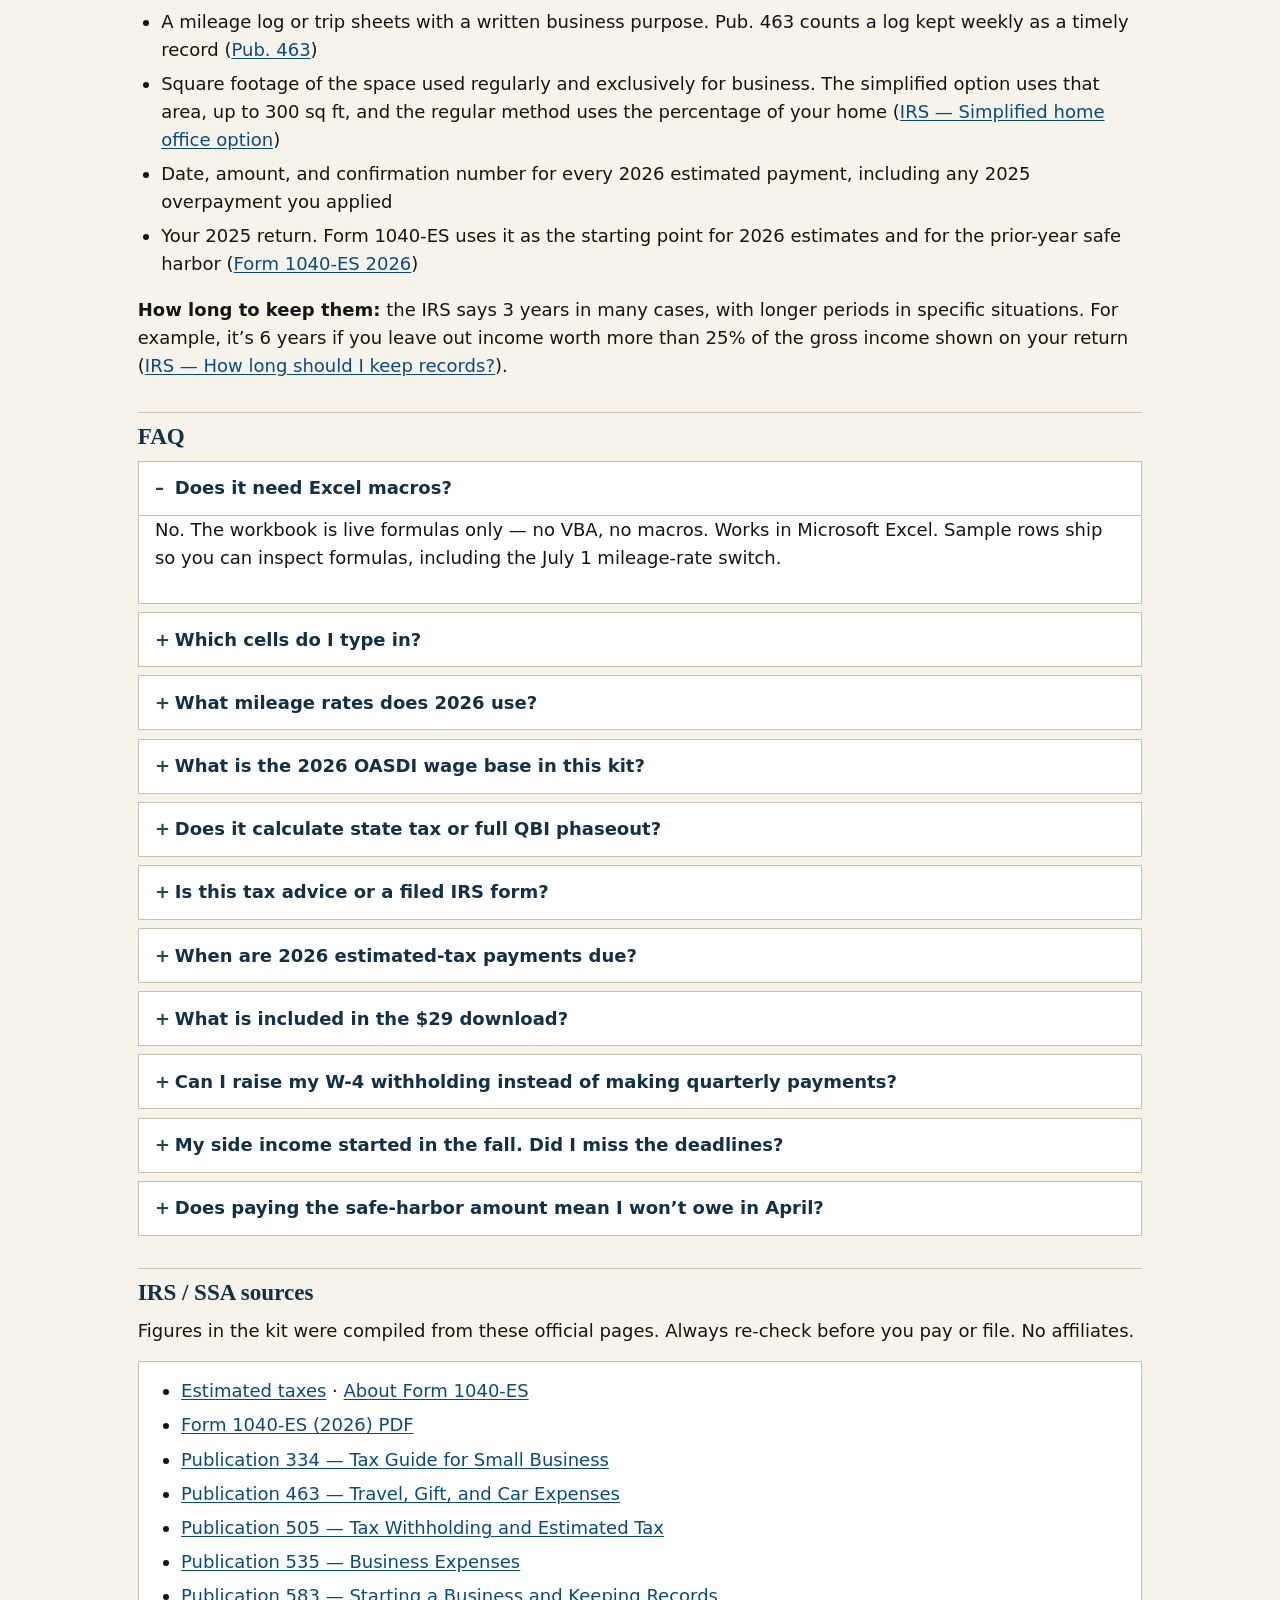
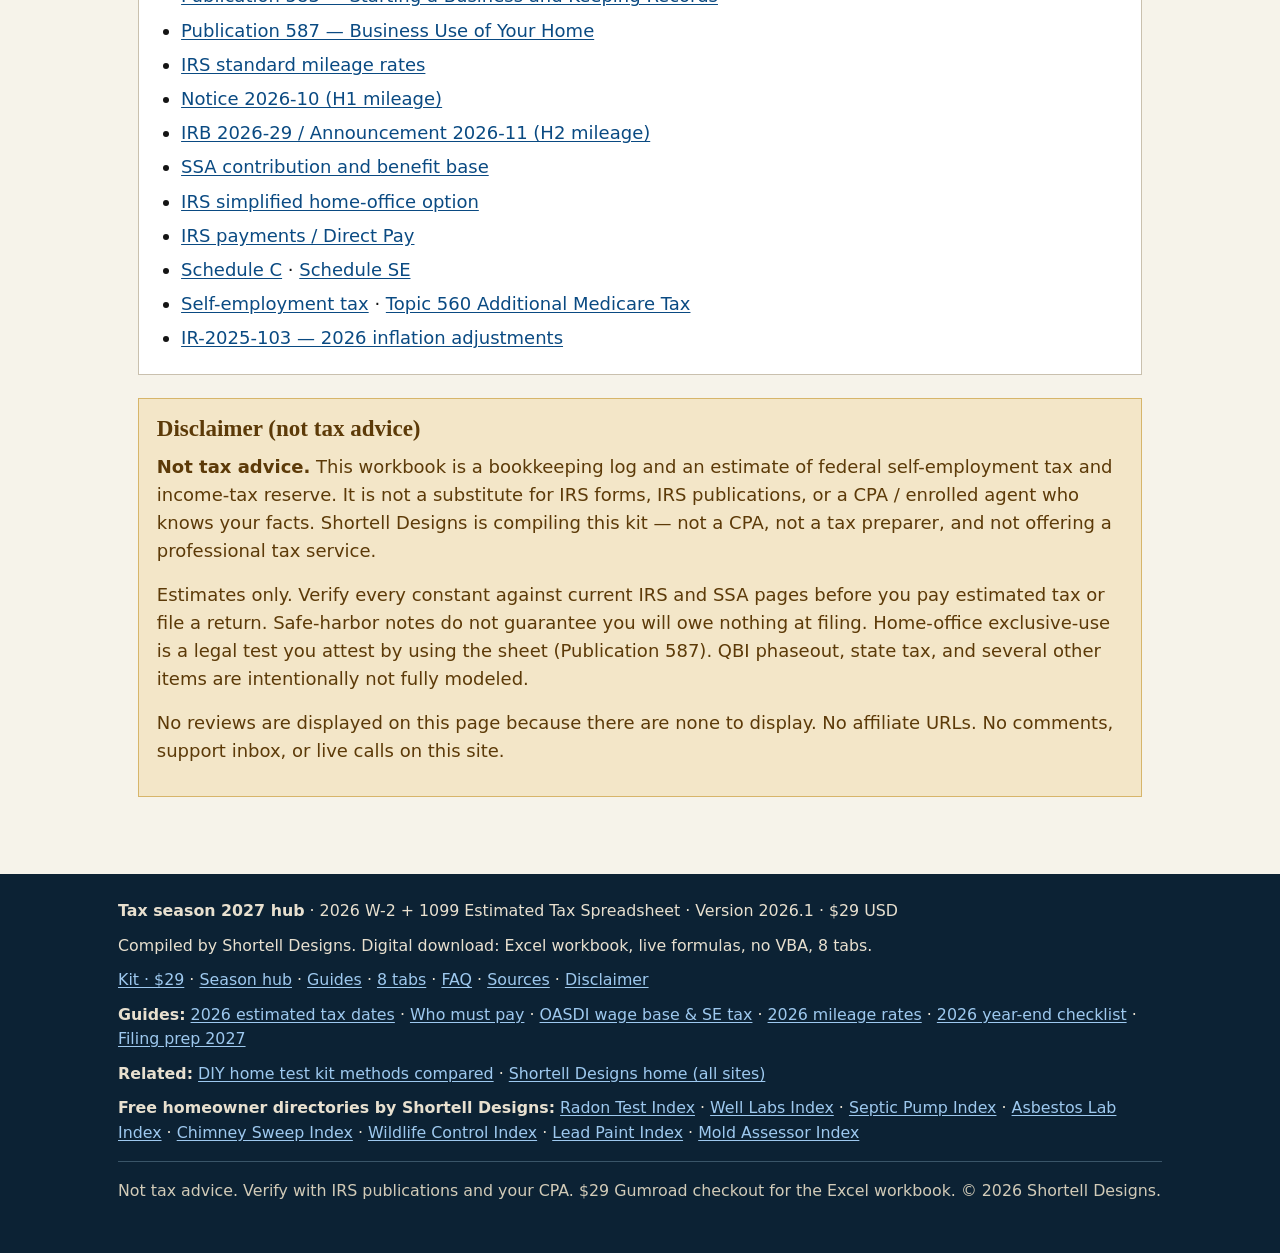
==== commit 77934775: "Add year-end 2026 checklist and filing prep 2027 pages (IRS-cited); nav, guides, sitemap; shorter ti" ====
--- a/index.html
+++ b/index.html
@@ -3,11 +3,11 @@
 <head>
   <meta charset="utf-8">
   <meta name="viewport" content="width=device-width, initial-scale=1">
-  <title>W-2 + 1099 side hustle? Track income and 1040-ES reserves so April isn’t a surprise</title>
+  <title>W-2 + 1099 Side Hustle Tax Reserve Kit (1040-ES)</title>
   <meta name="description" content="Confused about W-2 + 1099 together? $29 Excel kit: 1099 log, W-2 Box 3 / OASDI base, Schedule C-style expenses, mileage, quarterly 1040-ES reserve. Not tax advice. Not a filed form. Shortell Designs.">
   <meta name="author" content="Shortell Designs">
   <link rel="canonical" href="https://shortelldesigns.github.io/tax-kit-2026/">
-  <meta property="og:title" content="W-2 + 1099 side hustle? Track income and 1040-ES reserves so April isn’t a surprise">
+  <meta property="og:title" content="W-2 + 1099 Side Hustle Tax Reserve Kit (1040-ES)">
   <meta property="og:description" content="Confused about W-2 + 1099 together? $29 Excel kit: 1099 log, W-2 Box 3 / OASDI base, Schedule C-style expenses, mileage, quarterly 1040-ES reserve. Not tax advice. Not a filed form. Shortell Designs.">
   <meta property="og:type" content="website">
   <meta property="og:url" content="https://shortelldesigns.github.io/tax-kit-2026/">
@@ -67,6 +67,8 @@
         <li><a href="who-must-pay-estimated-tax.html">Who must pay</a></li>
         <li><a href="oasdi-se-tax-w2-1099.html">OASDI / SE</a></li>
         <li><a href="mileage-rates-2026.html">Mileage</a></li>
+        <li><a href="year-end-tax-checklist-2026.html">Year-end</a></li>
+        <li><a href="filing-prep-2027.html">Filing prep</a></li>
         <li><a href="#disclaimer">Disclaimer</a></li>
       </ul>
     </nav>
@@ -116,6 +118,14 @@
       <article class="card">
         <h3><a href="mileage-rates-2026.html">2026 business mileage rates</a></h3>
         <p>Split-year standard mileage for business miles, with IRS notice links.</p>
+      </article>
+      <article class="card">
+        <h3><a href="year-end-tax-checklist-2026.html">2026 year-end tax checklist</a></h3>
+        <p>Jan 15, 2027 installment, closing out 1099 books, which forms to expect, and how long to keep records. IRS-cited.</p>
+      </article>
+      <article class="card">
+        <h3><a href="filing-prep-2027.html">Filing prep: forms to gather</a></h3>
+        <p>W-2, 1099-NEC, 1099-K, 1040-ES payment records, expenses and mileage to pull together before filing your 2026 return.</p>
       </article>
       <article class="card">
         <h3><a href="https://shortelldesigns.gumroad.com/l/jhwrco?utm_source=taxkit&amp;utm_medium=seo&amp;utm_campaign=hub-c01">Get the $29 Excel kit on Gumroad</a></h3>
@@ -393,7 +403,7 @@
       <p><strong>Tax season 2027 hub</strong> · 2026 W-2 + 1099 Estimated Tax Spreadsheet · Version 2026.1 · $29 USD</p>
       <p>Compiled by Shortell Designs. Digital download: Excel workbook, live formulas, no VBA, 8 tabs.</p>
       <p><a href="#buy">Kit · $29</a> · <a href="tax-season-2027.html">Season hub</a> · <a href="#guides">Guides</a> · <a href="#inside">8 tabs</a> · <a href="#faq">FAQ</a> · <a href="#sources">Sources</a> · <a href="#disclaimer">Disclaimer</a></p>
-      <p><strong>Guides:</strong> <a href="estimated-tax-2026.html">2026 estimated tax dates</a> · <a href="who-must-pay-estimated-tax.html">Who must pay</a> · <a href="oasdi-se-tax-w2-1099.html">OASDI wage base &amp; SE tax</a> · <a href="mileage-rates-2026.html">2026 mileage rates</a></p>
+      <p><strong>Guides:</strong> <a href="estimated-tax-2026.html">2026 estimated tax dates</a> · <a href="who-must-pay-estimated-tax.html">Who must pay</a> · <a href="oasdi-se-tax-w2-1099.html">OASDI wage base &amp; SE tax</a> · <a href="mileage-rates-2026.html">2026 mileage rates</a> · <a href="year-end-tax-checklist-2026.html">2026 year-end checklist</a> · <a href="filing-prep-2027.html">Filing prep 2027</a></p>
       <p><strong>Related:</strong> <a href="https://shortelldesigns.github.io/diy-kit-index/">DIY home test kit methods compared</a> · <a href="https://shortelldesigns.github.io/">Shortell Designs home (all sites)</a></p>
       <p><strong>Free homeowner directories by Shortell Designs:</strong> <a href="https://shortelldesigns.github.io/radon-test-index/">Radon Test Index</a> · <a href="https://shortelldesigns.github.io/well-labs-index/">Well Labs Index</a> · <a href="https://shortelldesigns.github.io/septic-pump-index/">Septic Pump Index</a> · <a href="https://shortelldesigns.github.io/asbestos-lab-index/">Asbestos Lab Index</a> · <a href="https://shortelldesigns.github.io/chimney-sweep-index/">Chimney Sweep Index</a> · <a href="https://shortelldesigns.github.io/wildlife-control-index/">Wildlife Control Index</a> · <a href="https://shortelldesigns.github.io/lead-paint-index/">Lead Paint Index</a> · <a href="https://shortelldesigns.github.io/mold-assessor-index/">Mold Assessor Index</a></p>
       <div class="disclaimer">
--- a/css/site.css
+++ b/css/site.css
@@ -651,3 +651,7 @@
   font-family: Georgia, "Times New Roman", serif;
   margin: 0 0 0.15rem;
 }
+
+/* Designer pack 2026-10-23: 44px nav taps */
+nav.primary a { display: inline-flex; align-items: center; min-height: 2.75rem; }
+.card h3 a { display: inline-block; padding-block: 0.65rem; margin-block: -0.65rem; }
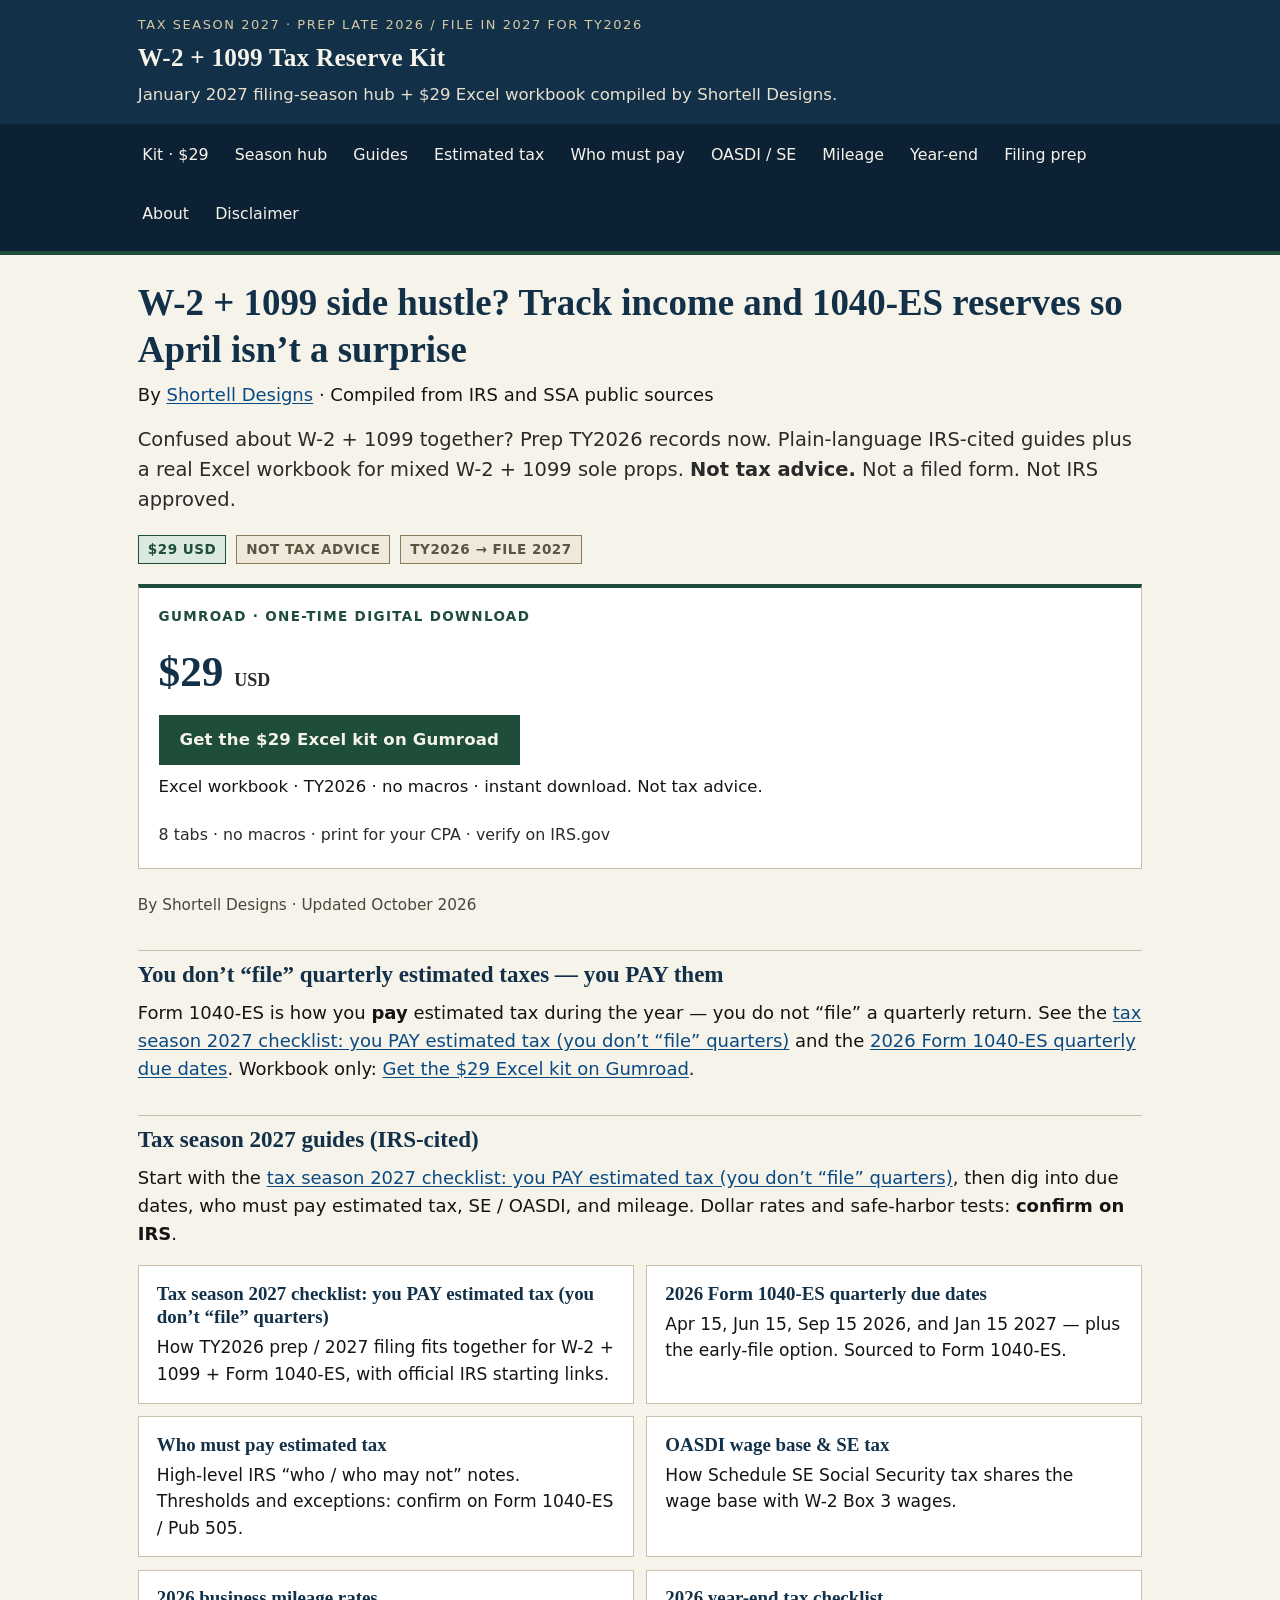
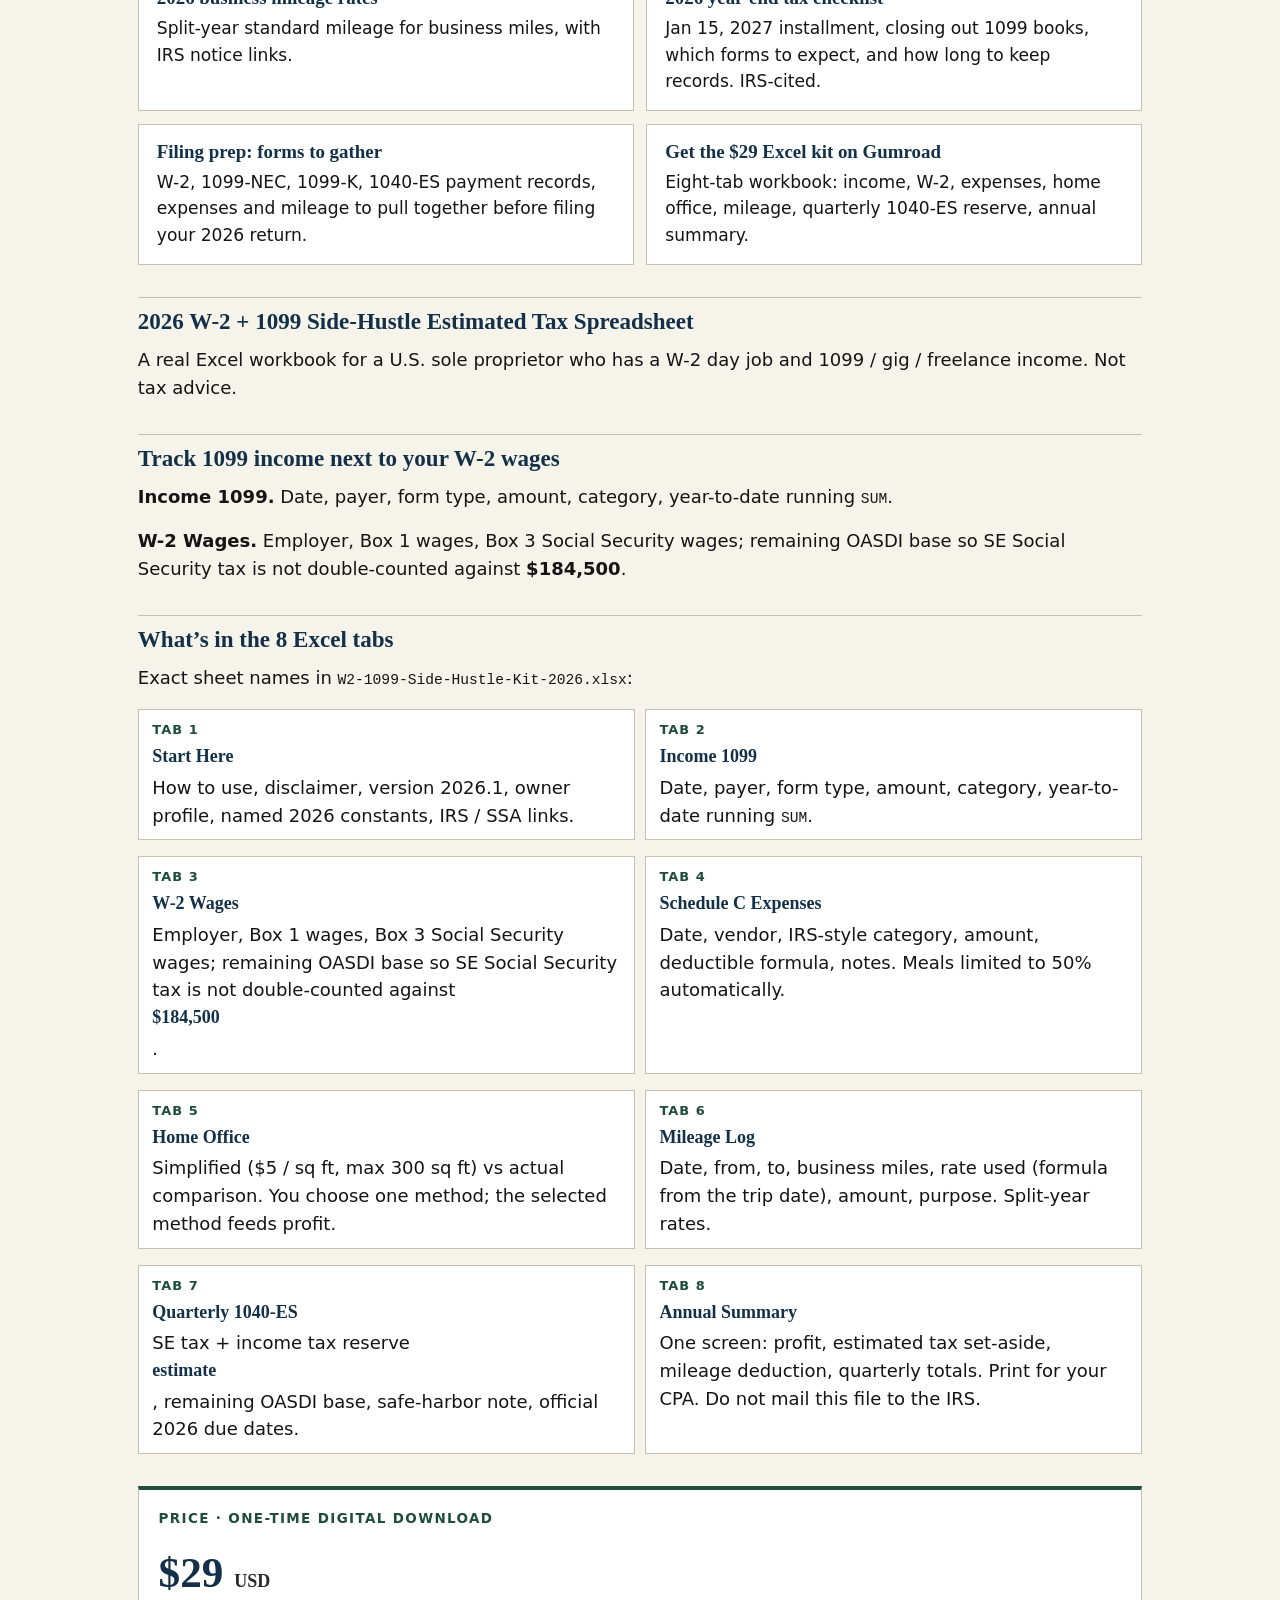
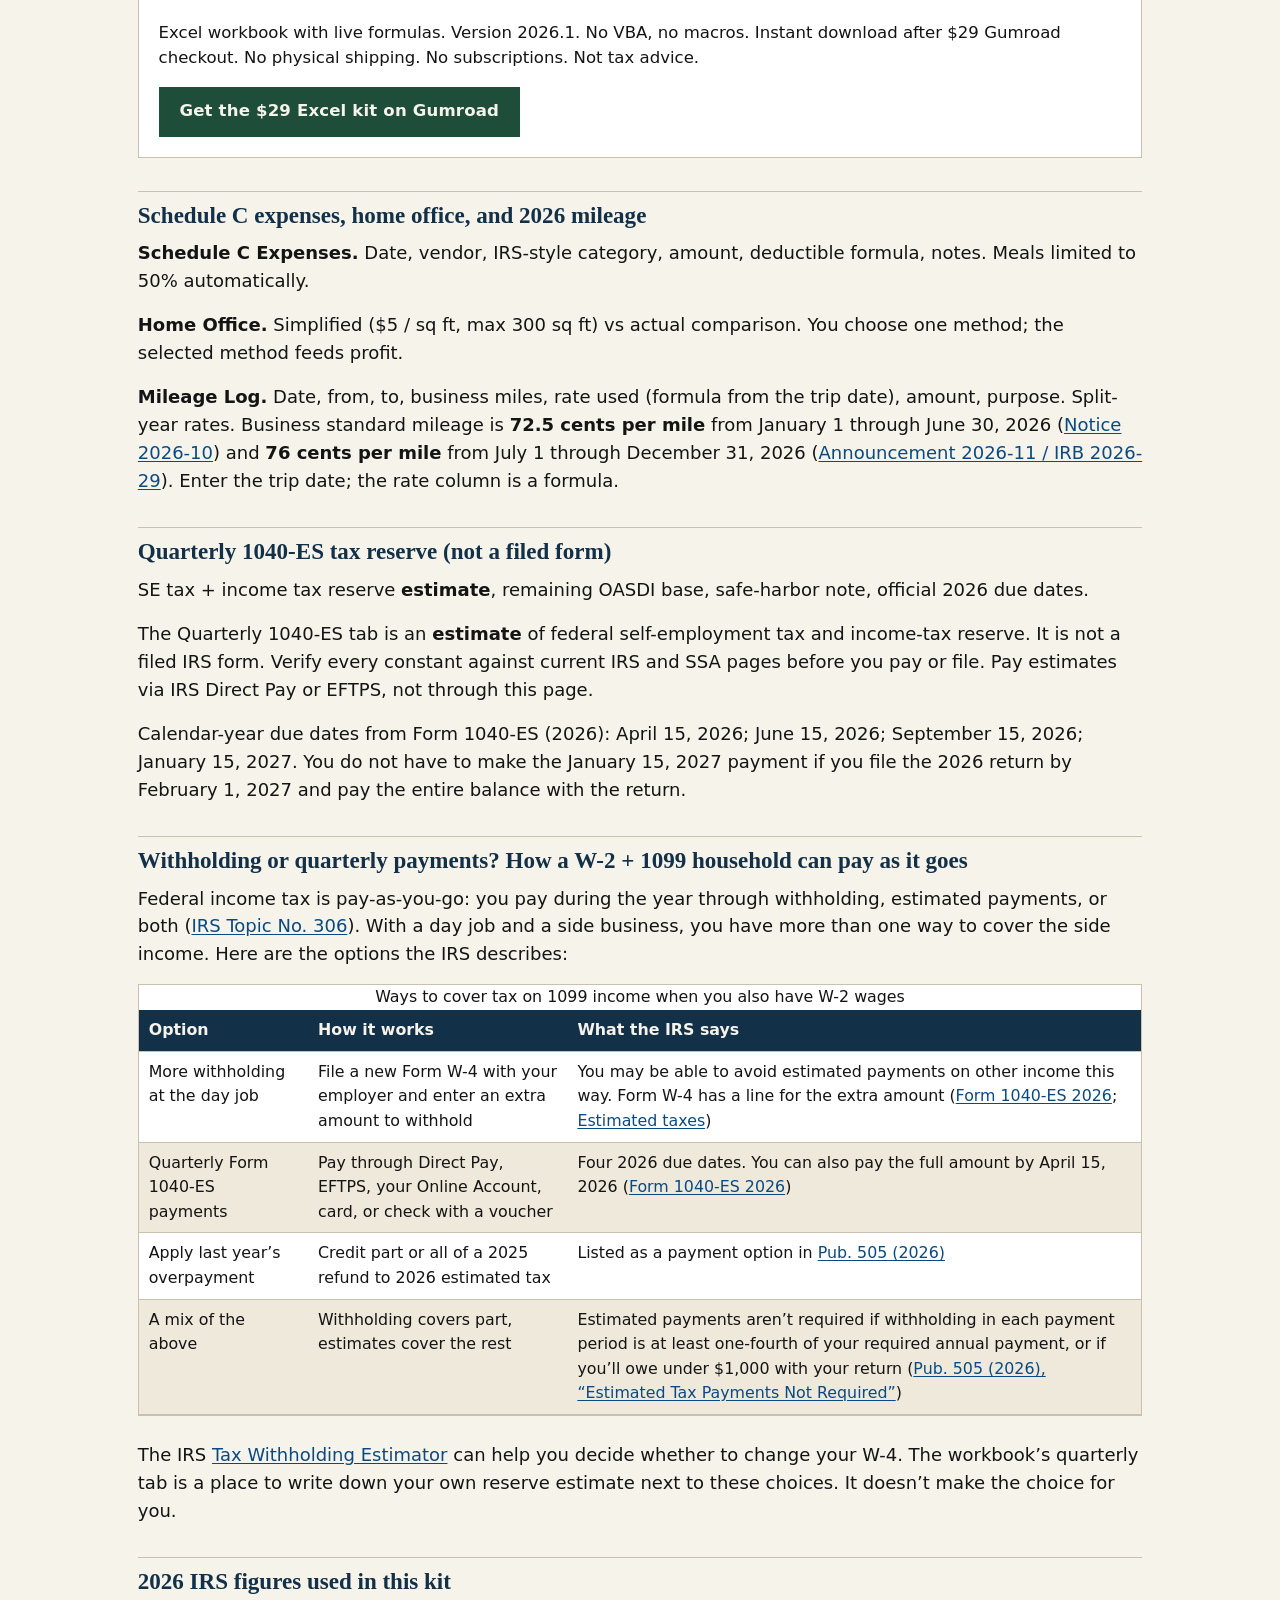
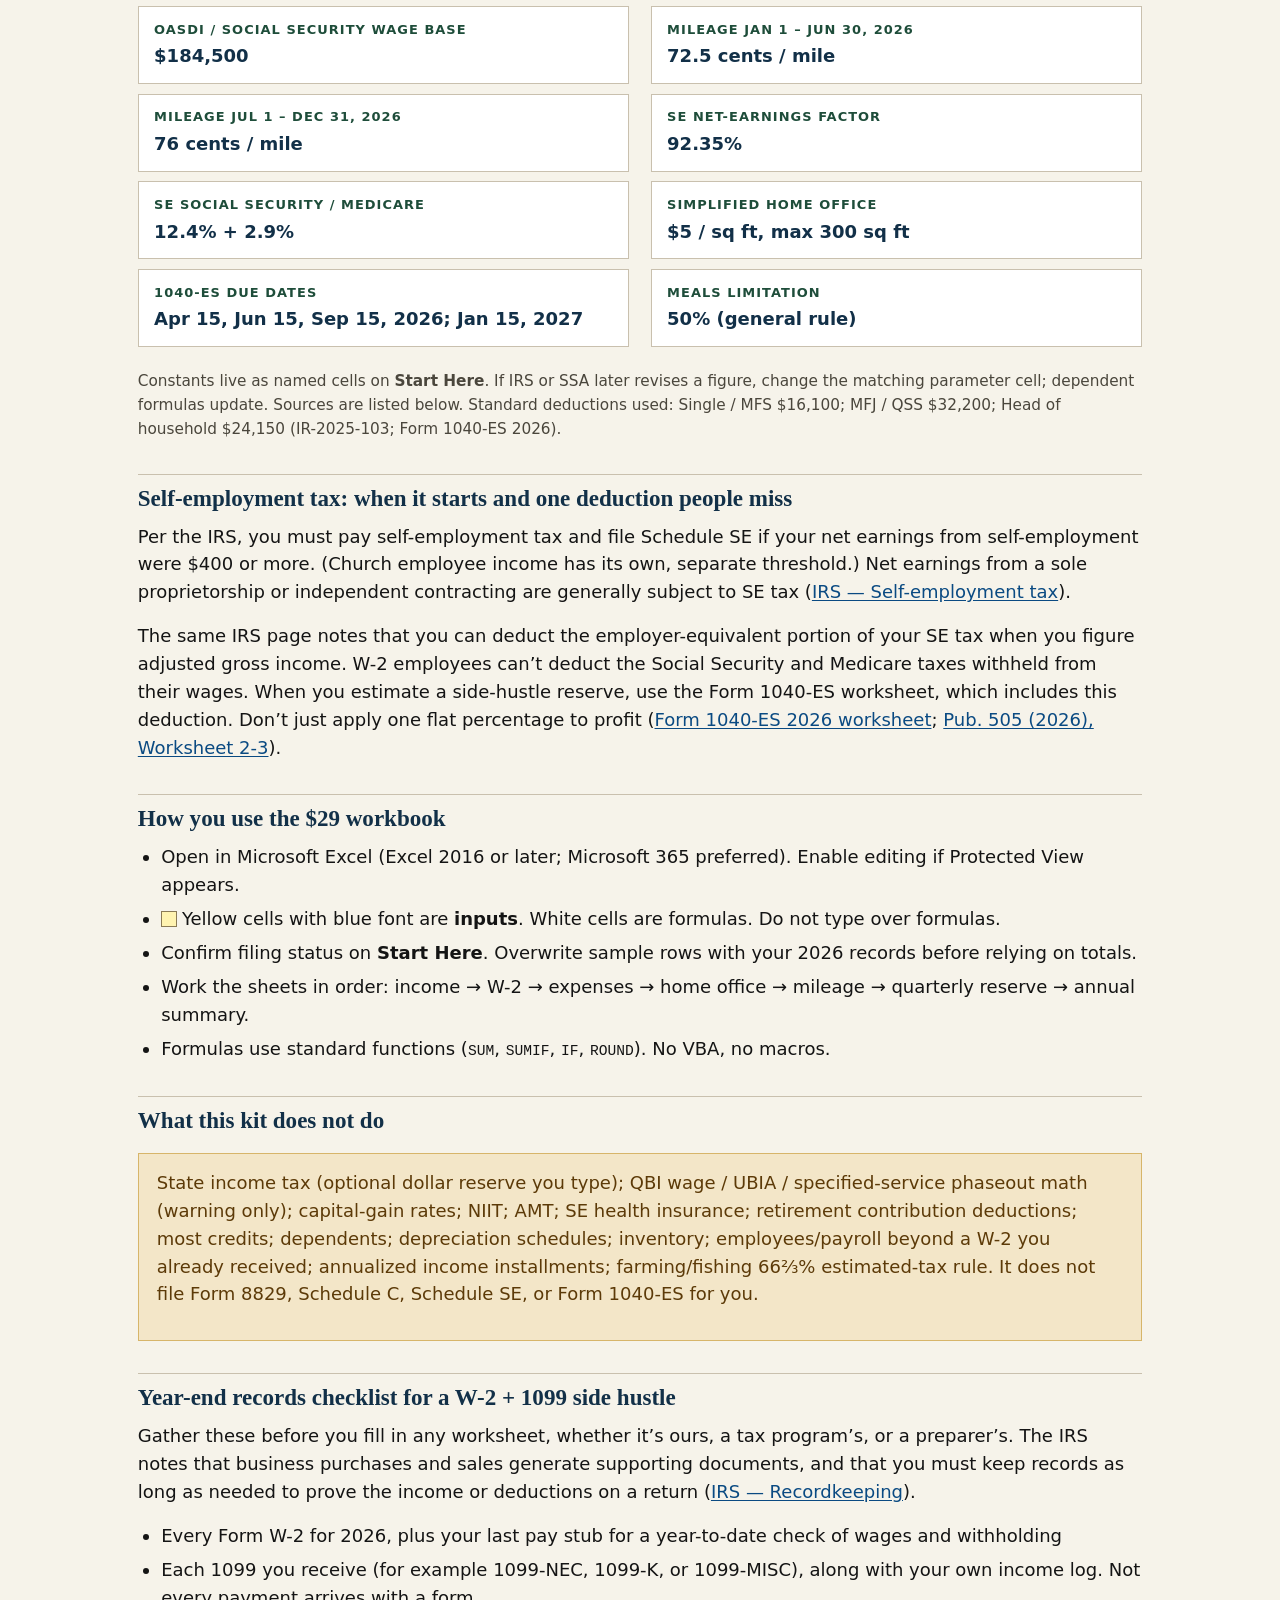
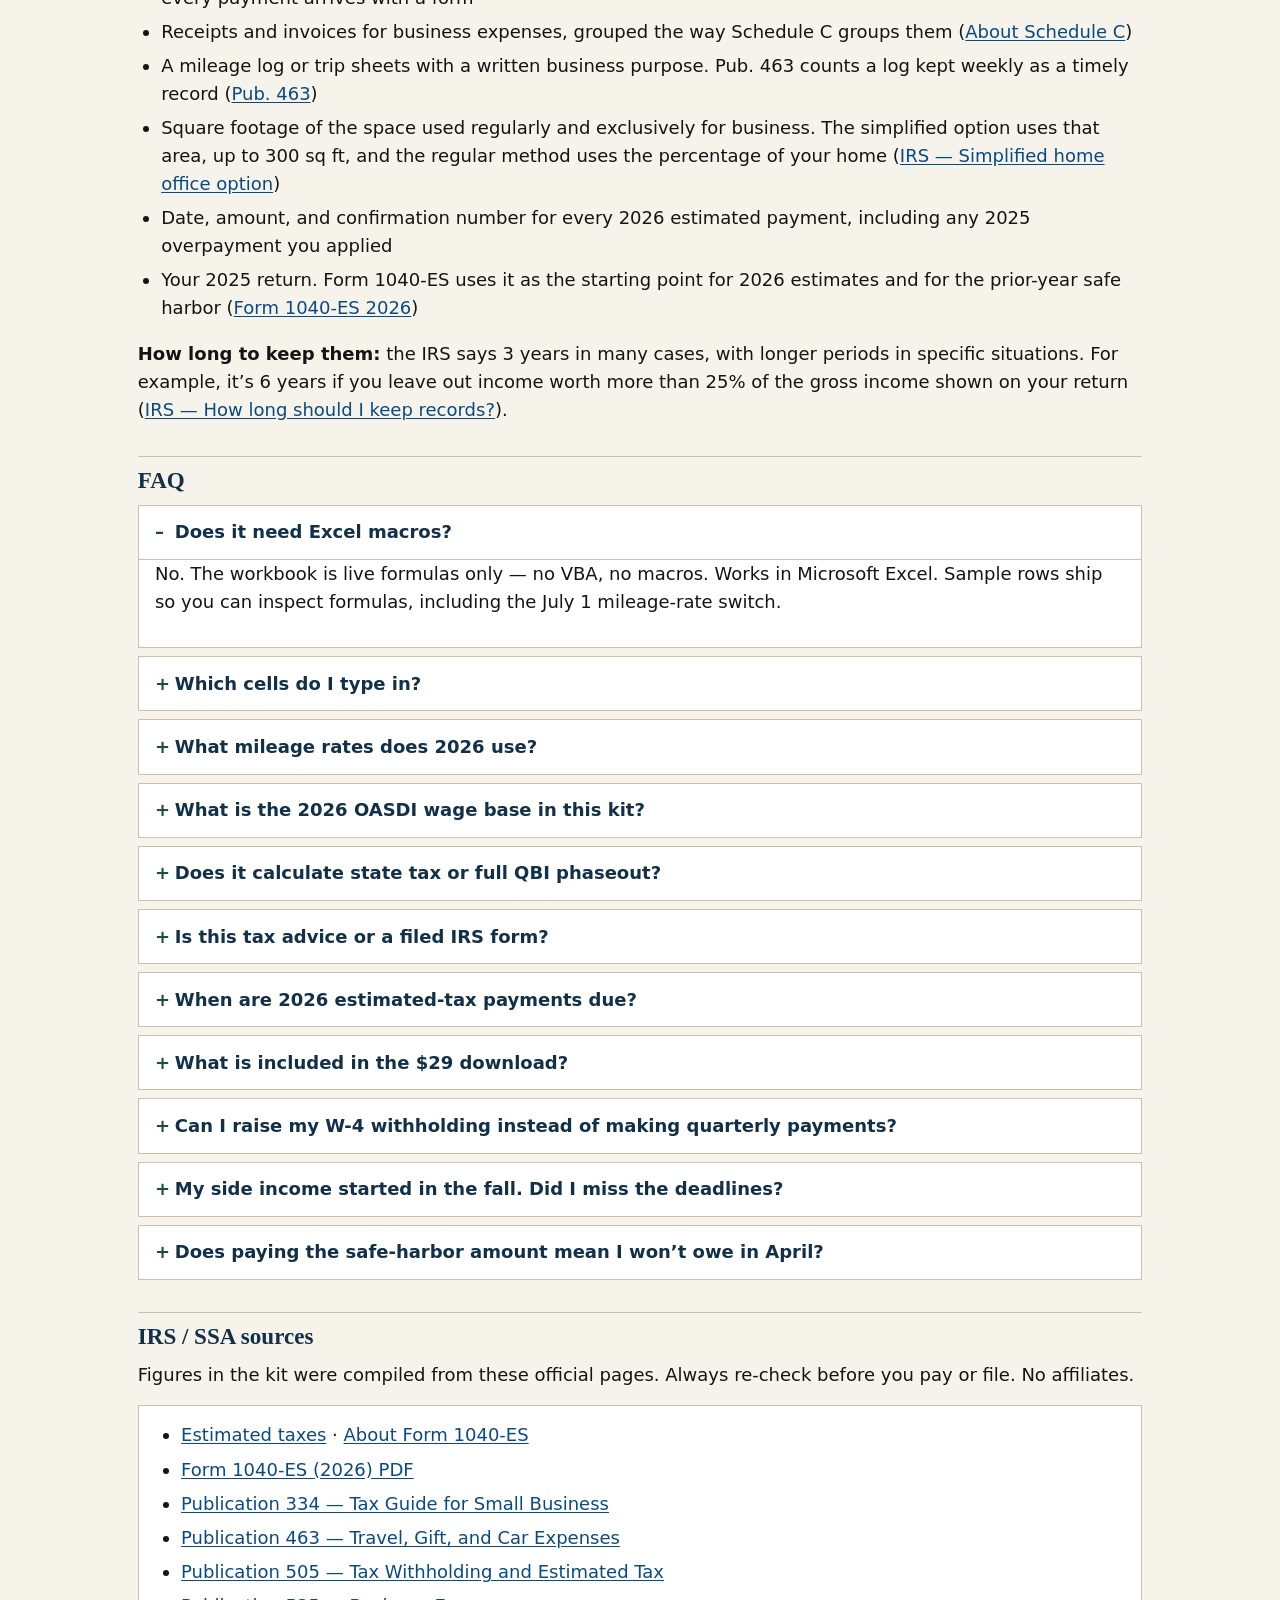
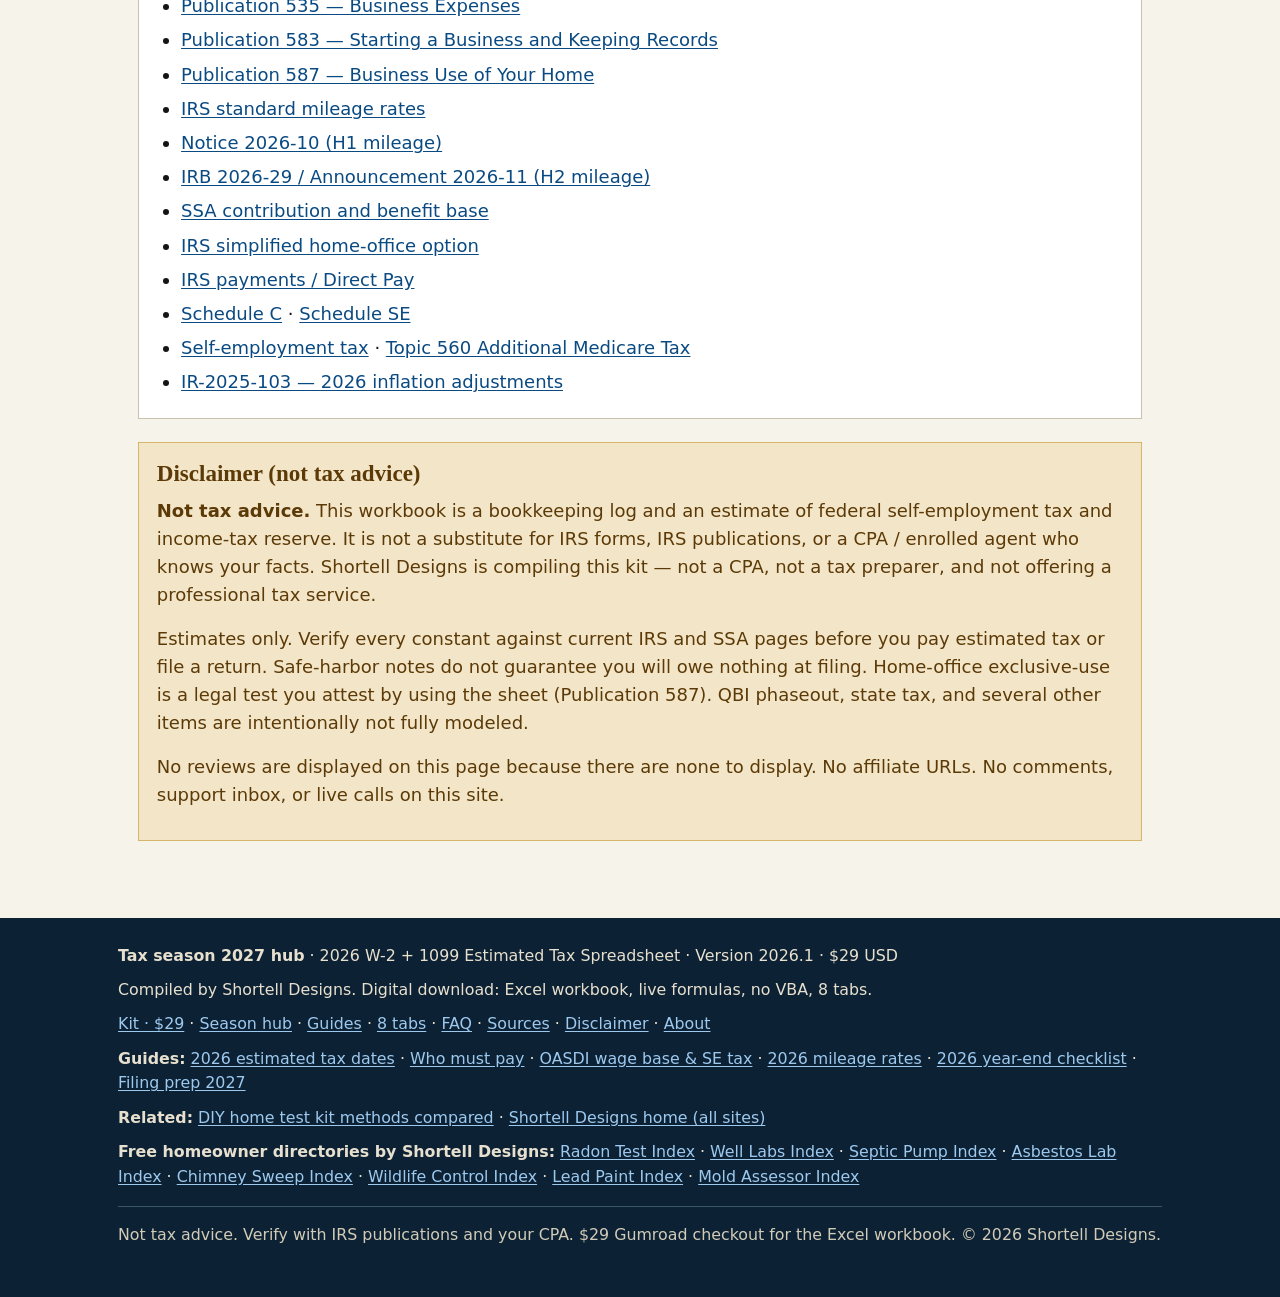
==== commit aab92a84: "Add About page, visible byline, About nav/footer link, sitemap entry" ====
--- a/index.html
+++ b/index.html
@@ -69,12 +69,14 @@
         <li><a href="mileage-rates-2026.html">Mileage</a></li>
         <li><a href="year-end-tax-checklist-2026.html">Year-end</a></li>
         <li><a href="filing-prep-2027.html">Filing prep</a></li>
+        <li><a href="about.html">About</a></li>
         <li><a href="#disclaimer">Disclaimer</a></li>
       </ul>
     </nav>
   </header>
   <main id="content">
     <h1 class="page">W-2 + 1099 side hustle? Track income and 1040-ES reserves so April isn’t a surprise</h1>
+    <p class="byline">By <a href="about.html">Shortell Designs</a> · Compiled from IRS and SSA public sources</p>
     <p class="lede">Confused about W-2 + 1099 together? Prep TY2026 records now. Plain-language IRS-cited guides plus a real Excel workbook for mixed W-2 + 1099 sole props. <strong>Not tax advice.</strong> Not a filed form. Not IRS approved.</p>
     <div class="hero-meta">
       <span class="badge">$29 USD</span>
@@ -402,7 +404,7 @@
     <div class="inner">
       <p><strong>Tax season 2027 hub</strong> · 2026 W-2 + 1099 Estimated Tax Spreadsheet · Version 2026.1 · $29 USD</p>
       <p>Compiled by Shortell Designs. Digital download: Excel workbook, live formulas, no VBA, 8 tabs.</p>
-      <p><a href="#buy">Kit · $29</a> · <a href="tax-season-2027.html">Season hub</a> · <a href="#guides">Guides</a> · <a href="#inside">8 tabs</a> · <a href="#faq">FAQ</a> · <a href="#sources">Sources</a> · <a href="#disclaimer">Disclaimer</a></p>
+      <p><a href="#buy">Kit · $29</a> · <a href="tax-season-2027.html">Season hub</a> · <a href="#guides">Guides</a> · <a href="#inside">8 tabs</a> · <a href="#faq">FAQ</a> · <a href="#sources">Sources</a> · <a href="#disclaimer">Disclaimer</a> · <a href="about.html">About</a></p>
       <p><strong>Guides:</strong> <a href="estimated-tax-2026.html">2026 estimated tax dates</a> · <a href="who-must-pay-estimated-tax.html">Who must pay</a> · <a href="oasdi-se-tax-w2-1099.html">OASDI wage base &amp; SE tax</a> · <a href="mileage-rates-2026.html">2026 mileage rates</a> · <a href="year-end-tax-checklist-2026.html">2026 year-end checklist</a> · <a href="filing-prep-2027.html">Filing prep 2027</a></p>
       <p><strong>Related:</strong> <a href="https://shortelldesigns.github.io/diy-kit-index/">DIY home test kit methods compared</a> · <a href="https://shortelldesigns.github.io/">Shortell Designs home (all sites)</a></p>
       <p><strong>Free homeowner directories by Shortell Designs:</strong> <a href="https://shortelldesigns.github.io/radon-test-index/">Radon Test Index</a> · <a href="https://shortelldesigns.github.io/well-labs-index/">Well Labs Index</a> · <a href="https://shortelldesigns.github.io/septic-pump-index/">Septic Pump Index</a> · <a href="https://shortelldesigns.github.io/asbestos-lab-index/">Asbestos Lab Index</a> · <a href="https://shortelldesigns.github.io/chimney-sweep-index/">Chimney Sweep Index</a> · <a href="https://shortelldesigns.github.io/wildlife-control-index/">Wildlife Control Index</a> · <a href="https://shortelldesigns.github.io/lead-paint-index/">Lead Paint Index</a> · <a href="https://shortelldesigns.github.io/mold-assessor-index/">Mold Assessor Index</a></p>
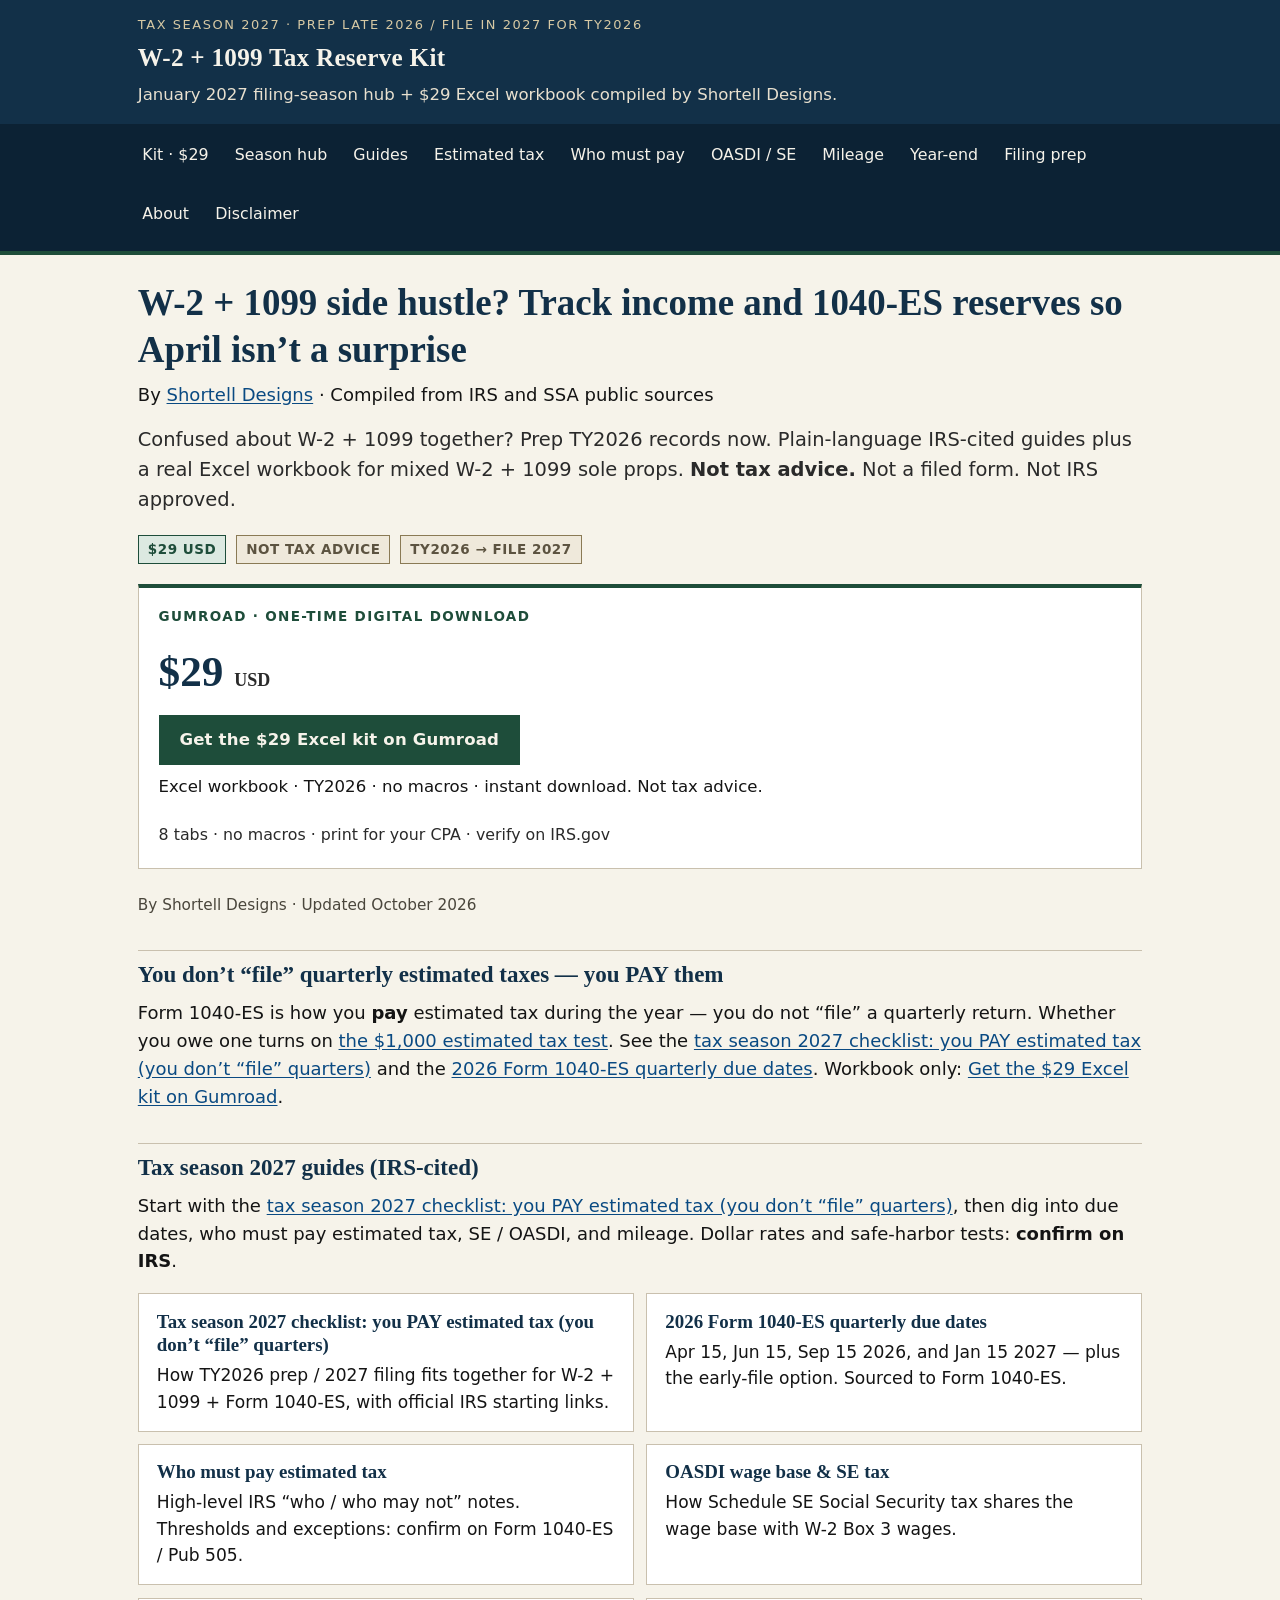
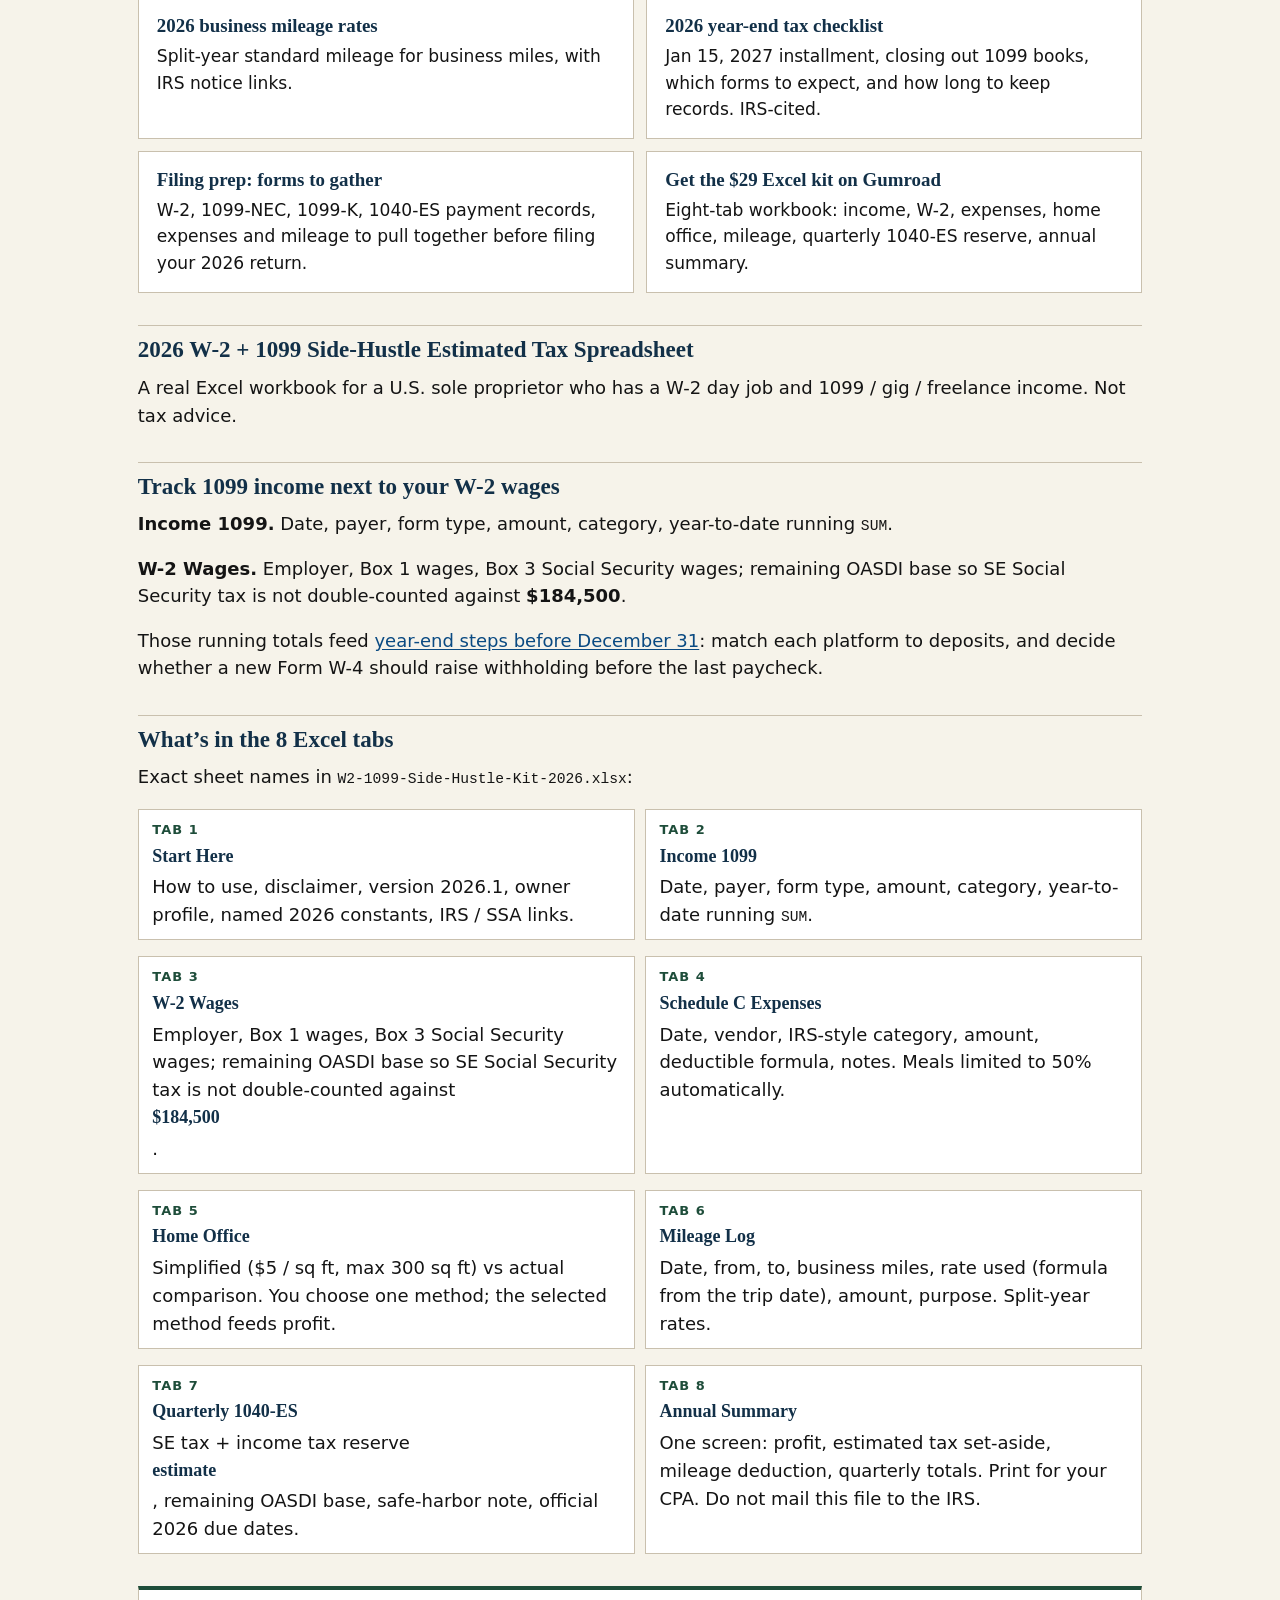
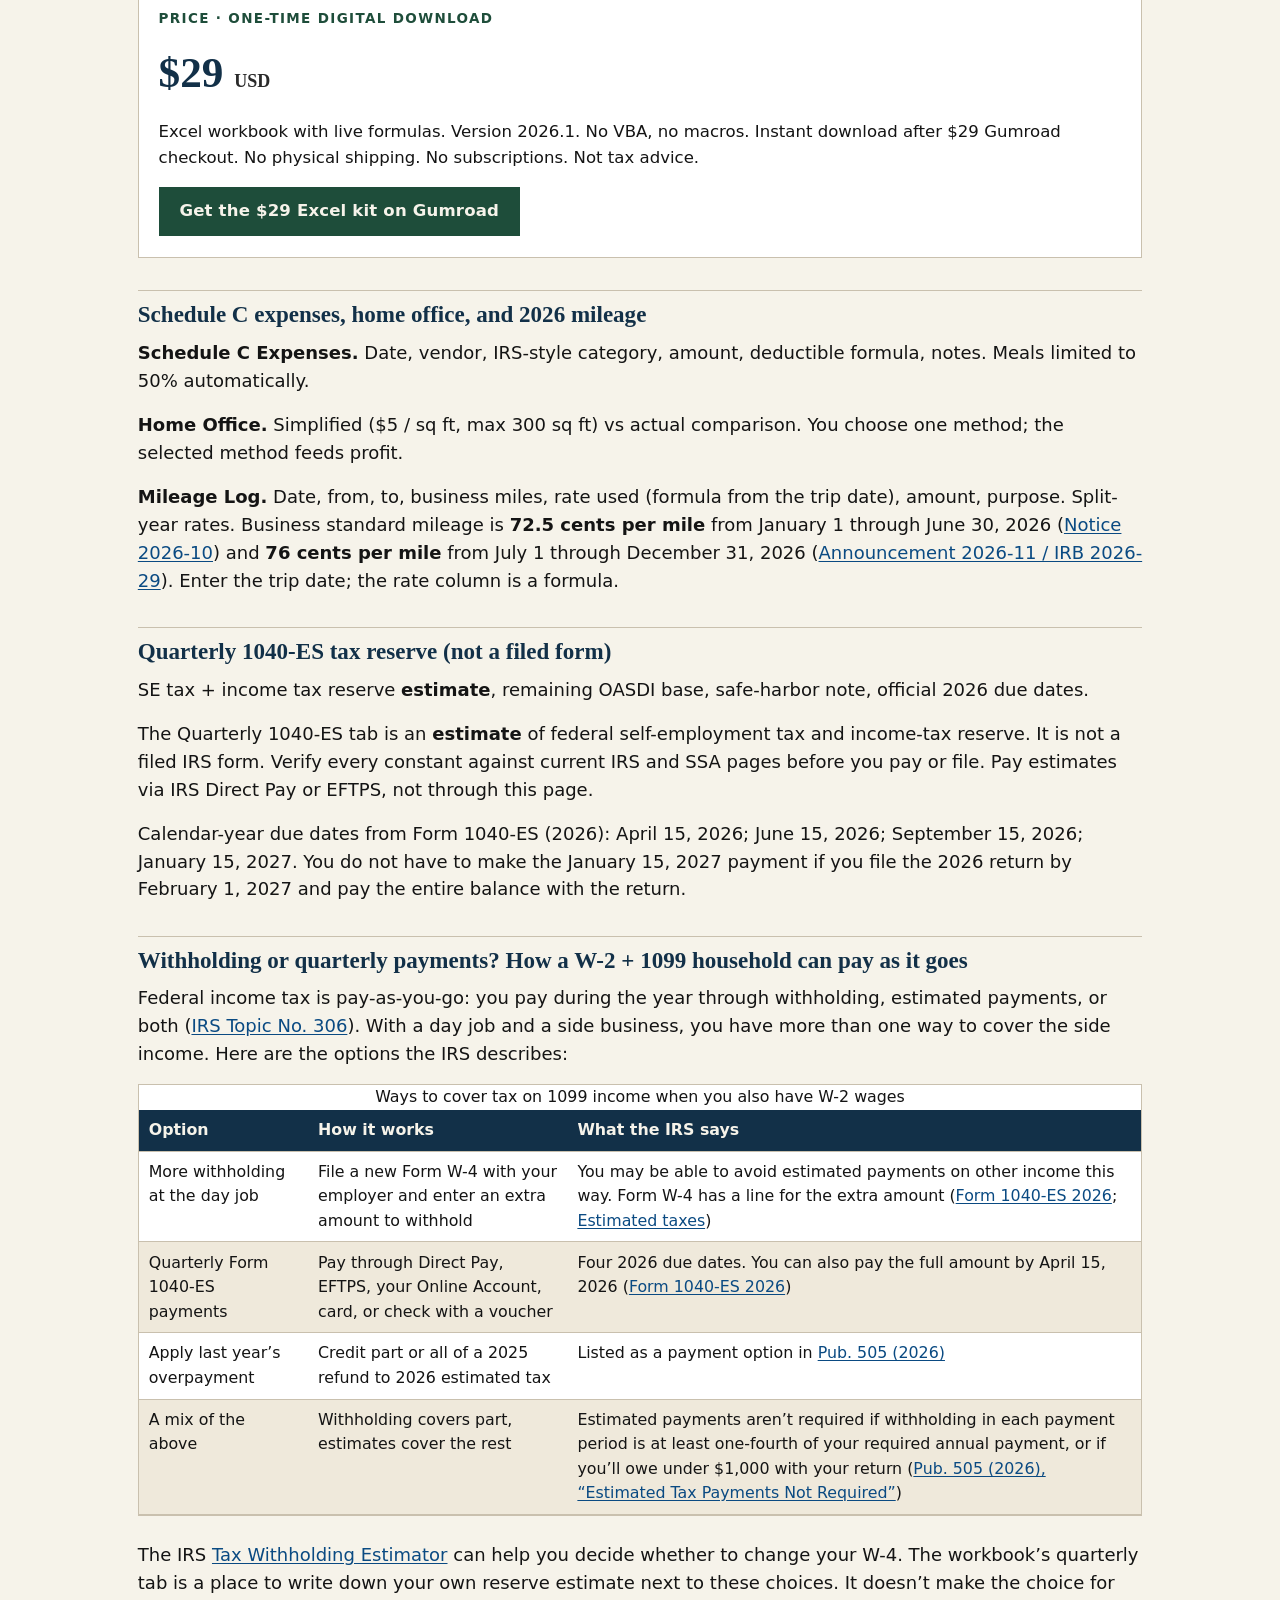
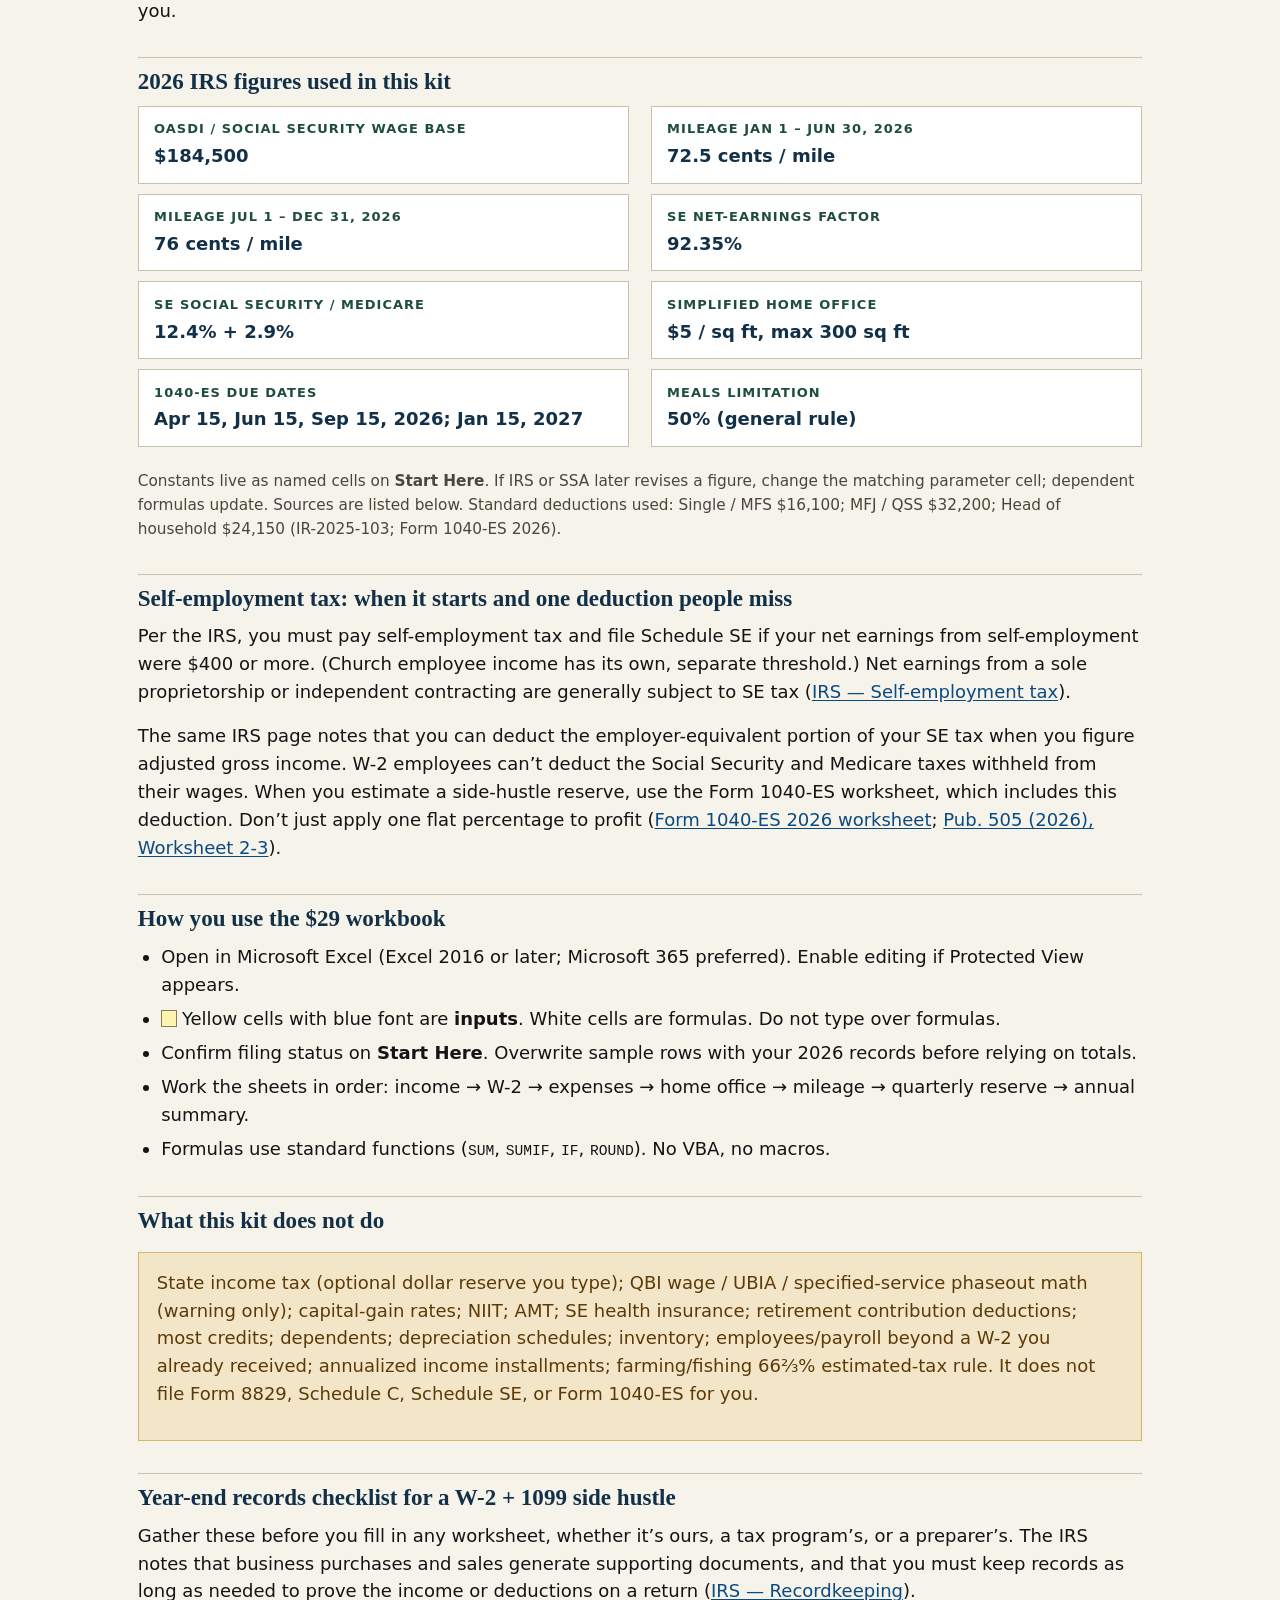
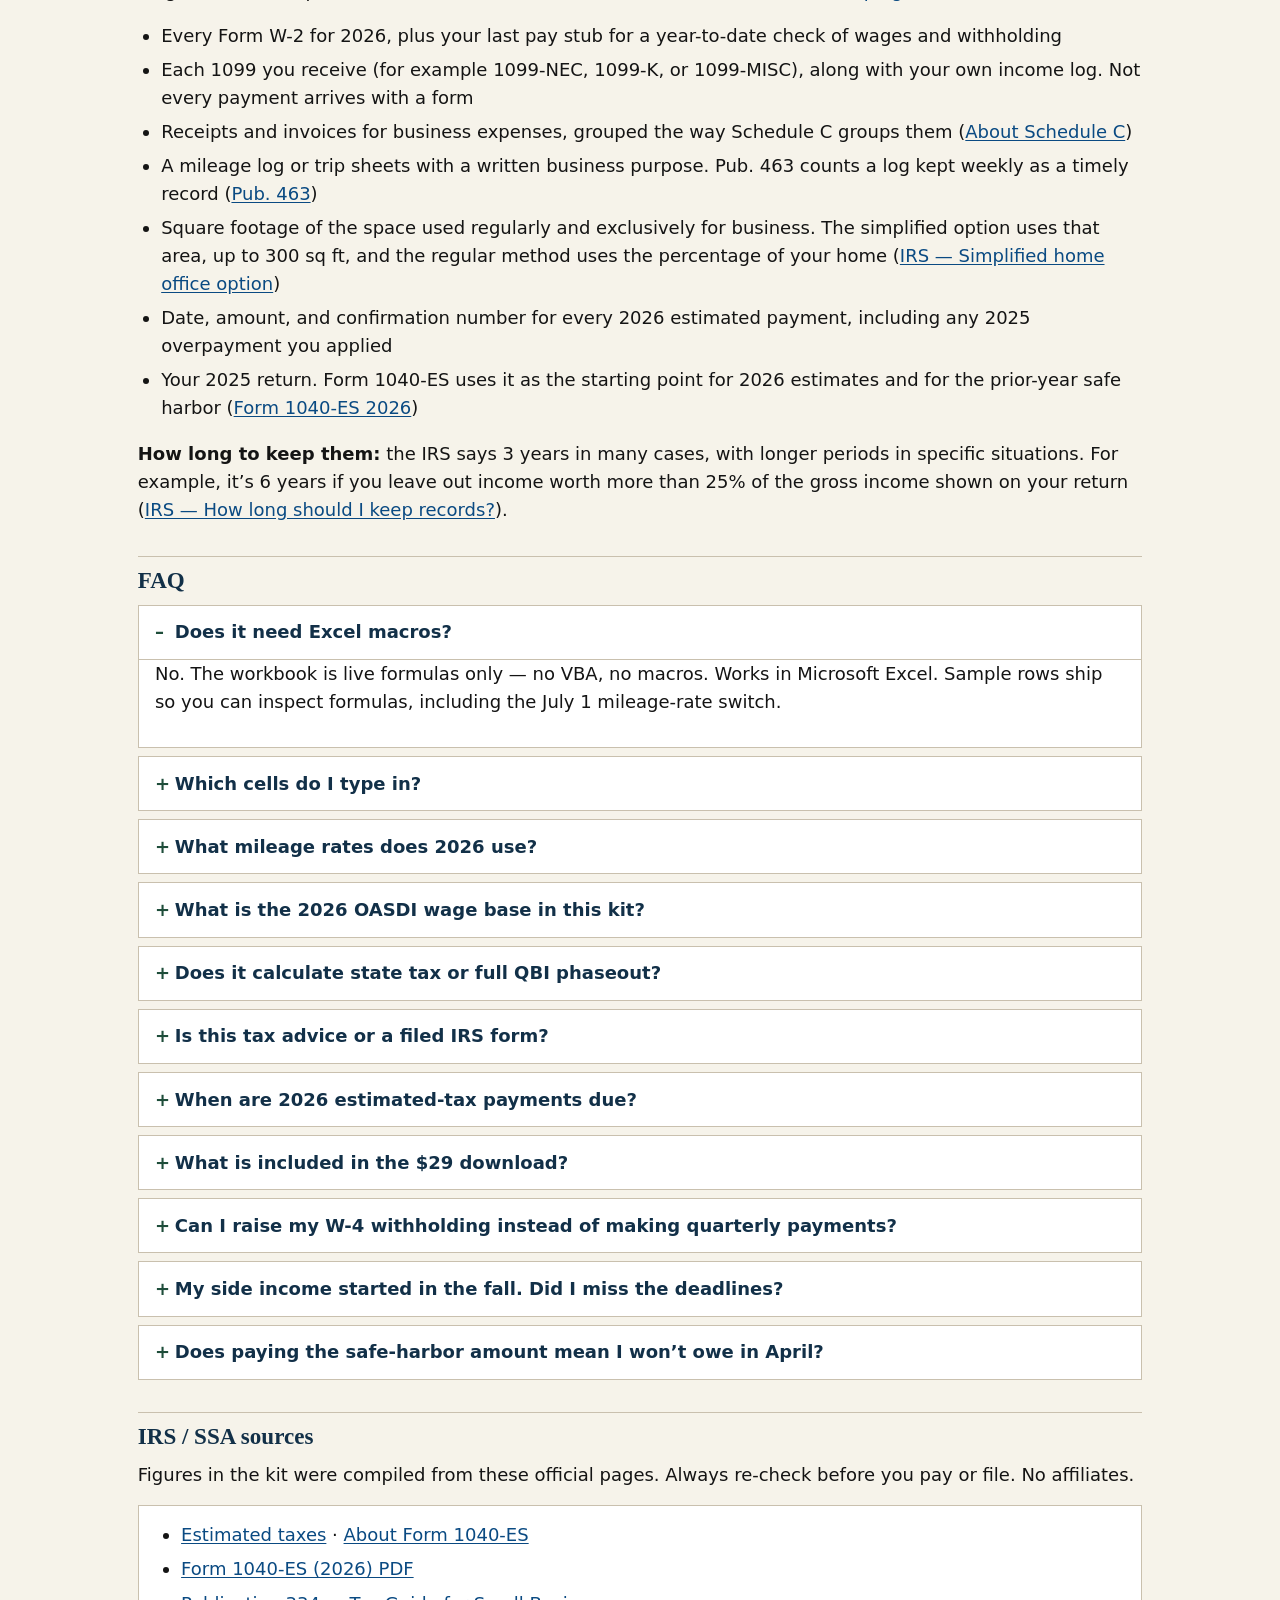
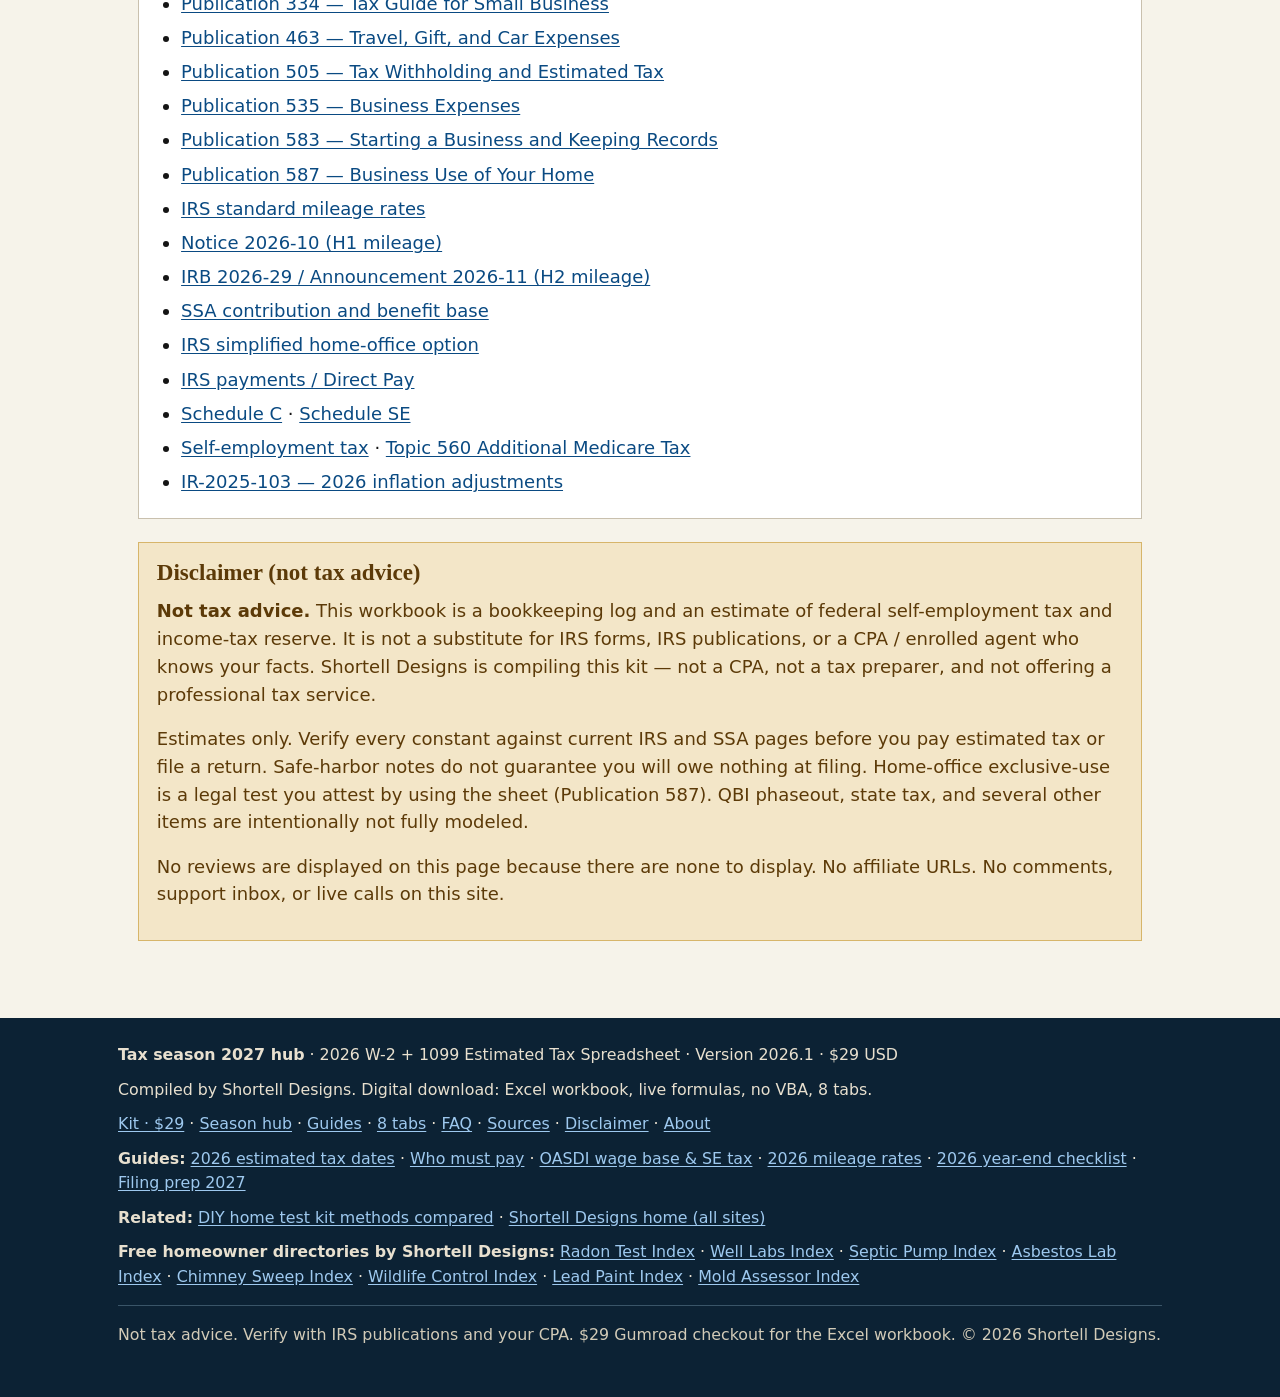
==== commit 626e77f9: "Indexing pack 2026-11-09 (Marketeer): intros, titles, metas, internal links Co-authored-by: shortell" ====
--- a/index.html
+++ b/index.html
@@ -96,7 +96,7 @@
     <p class="meta">By Shortell Designs · Updated October 2026</p>
 
     <h2 id="pay-not-file">You don’t “file” quarterly estimated taxes — you PAY them</h2>
-    <p>Form 1040-ES is how you <strong>pay</strong> estimated tax during the year — you do not “file” a quarterly return. See the <a href="tax-season-2027.html">tax season 2027 checklist: you PAY estimated tax (you don’t “file” quarters)</a> and the <a href="estimated-tax-2026.html">2026 Form 1040-ES quarterly due dates</a>. Workbook only: <a href="https://shortelldesigns.gumroad.com/l/jhwrco?utm_source=taxkit&amp;utm_medium=seo&amp;utm_campaign=hub-c01">Get the $29 Excel kit on Gumroad</a>.</p>
+    <p>Form 1040-ES is how you <strong>pay</strong> estimated tax during the year — you do not “file” a quarterly return. Whether you owe one turns on <a href="estimated-tax-2026.html">the $1,000 estimated tax test</a>. See the <a href="tax-season-2027.html">tax season 2027 checklist: you PAY estimated tax (you don’t “file” quarters)</a> and the <a href="estimated-tax-2026.html">2026 Form 1040-ES quarterly due dates</a>. Workbook only: <a href="https://shortelldesigns.gumroad.com/l/jhwrco?utm_source=taxkit&amp;utm_medium=seo&amp;utm_campaign=hub-c01">Get the $29 Excel kit on Gumroad</a>.</p>
 
     <h2 id="guides">Tax season 2027 guides (IRS-cited)</h2>
     <p>Start with the <a href="tax-season-2027.html">tax season 2027 checklist: you PAY estimated tax (you don’t “file” quarters)</a>, then dig into due dates, who must pay estimated tax, SE / OASDI, and mileage. Dollar rates and safe-harbor tests: <strong>confirm on IRS</strong>.</p>
@@ -141,6 +141,7 @@
     <h2 id="income">Track 1099 income next to your W-2 wages</h2>
     <p><strong>Income 1099.</strong> Date, payer, form type, amount, category, year-to-date running <code>SUM</code>.</p>
     <p><strong>W-2 Wages.</strong> Employer, Box 1 wages, Box 3 Social Security wages; remaining OASDI base so SE Social Security tax is not double-counted against <strong>$184,500</strong>.</p>
+    <p>Those running totals feed <a href="year-end-tax-checklist-2026.html">year-end steps before December 31</a>: match each platform to deposits, and decide whether a new Form W-4 should raise withholding before the last paycheck.</p>
 
     <h2 id="inside">What’s in the 8 Excel tabs</h2>
     <p>Exact sheet names in <code>W2-1099-Side-Hustle-Kit-2026.xlsx</code>:</p>
--- a/css/site.css
+++ b/css/site.css
@@ -655,3 +655,9 @@
 /* Designer pack 2026-10-23: 44px nav taps */
 nav.primary a { display: inline-flex; align-items: center; min-height: 2.75rem; }
 .card h3 a { display: inline-block; padding-block: 0.65rem; margin-block: -0.65rem; }
+
+/* Designer pack 2026-10-26: under 640px the 10-link nav is one swipeable row (was 3 rows, pushed the season CTA below the 390 fold) */
+@media (max-width: 639px) {
+  nav.primary ul { flex-wrap: nowrap; overflow-x: auto; -webkit-overflow-scrolling: touch; scrollbar-width: thin; }
+  nav.primary li { flex: 0 0 auto; }
+}
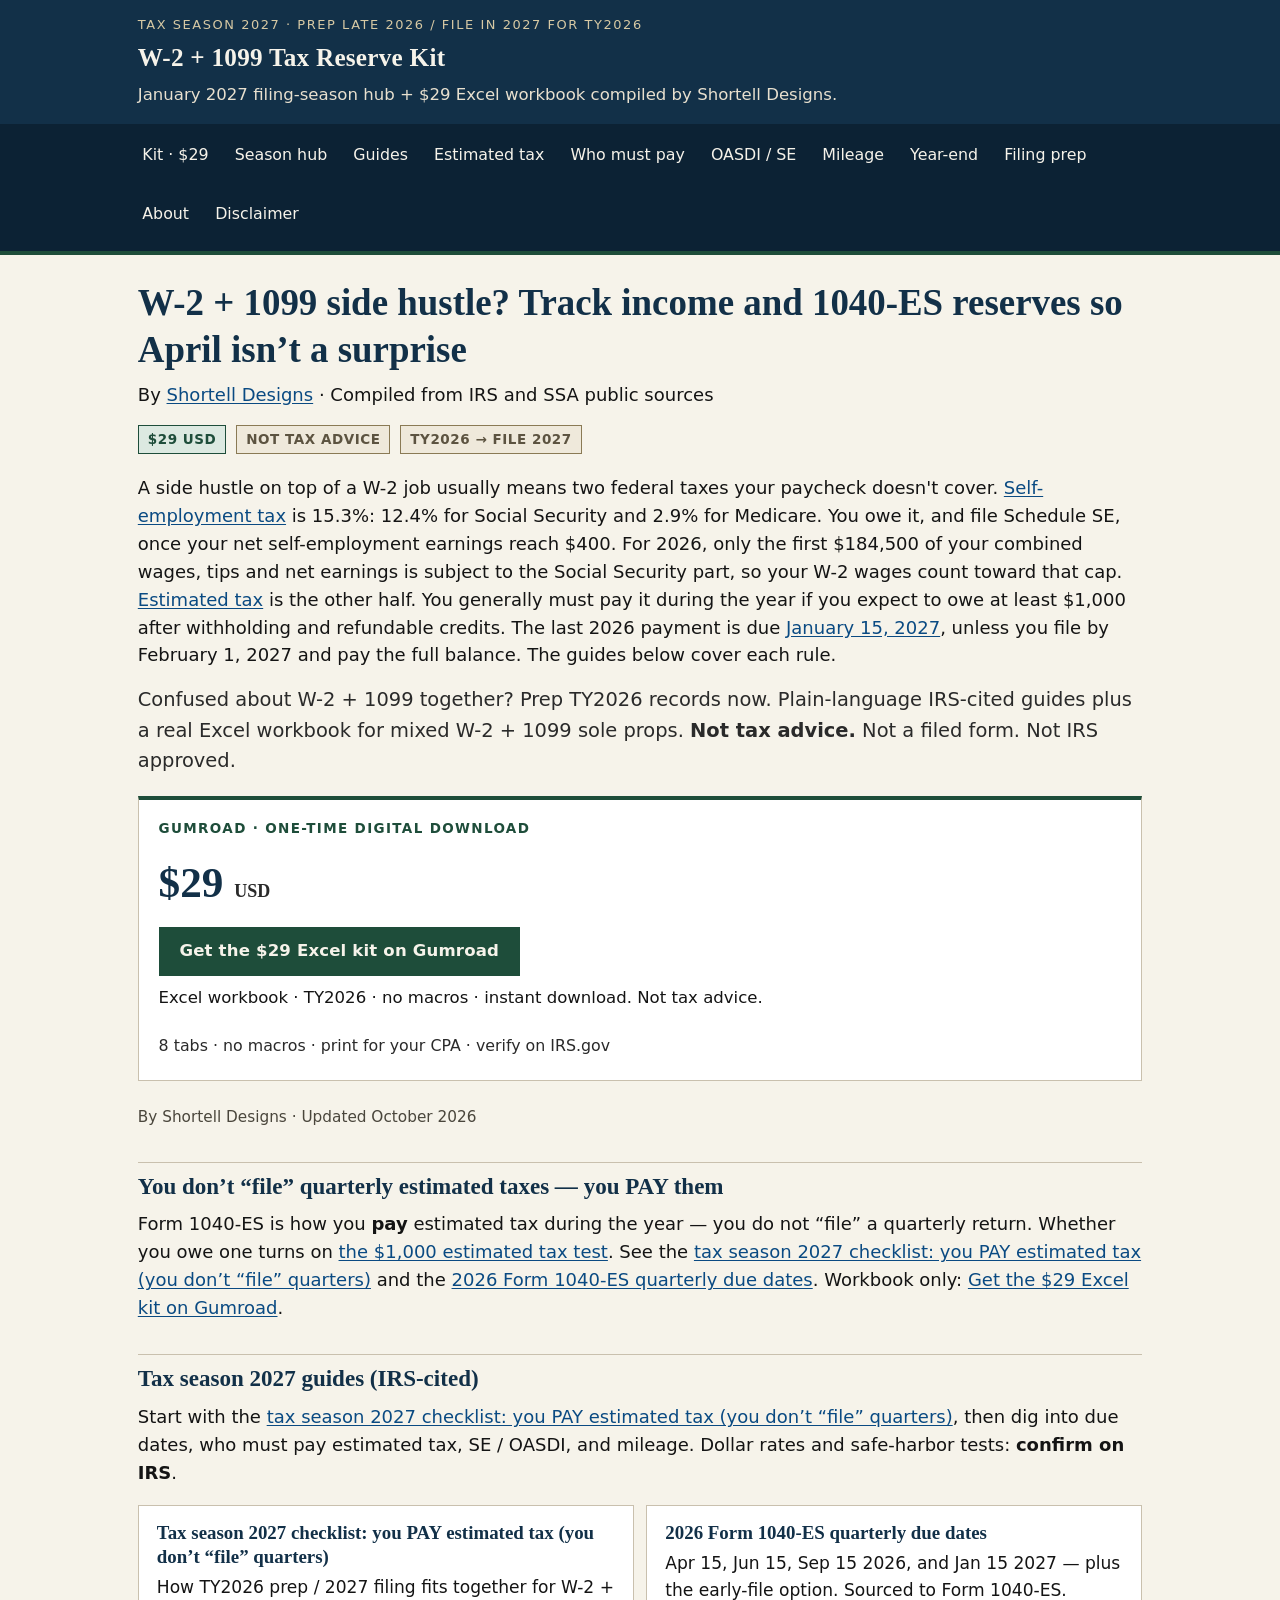
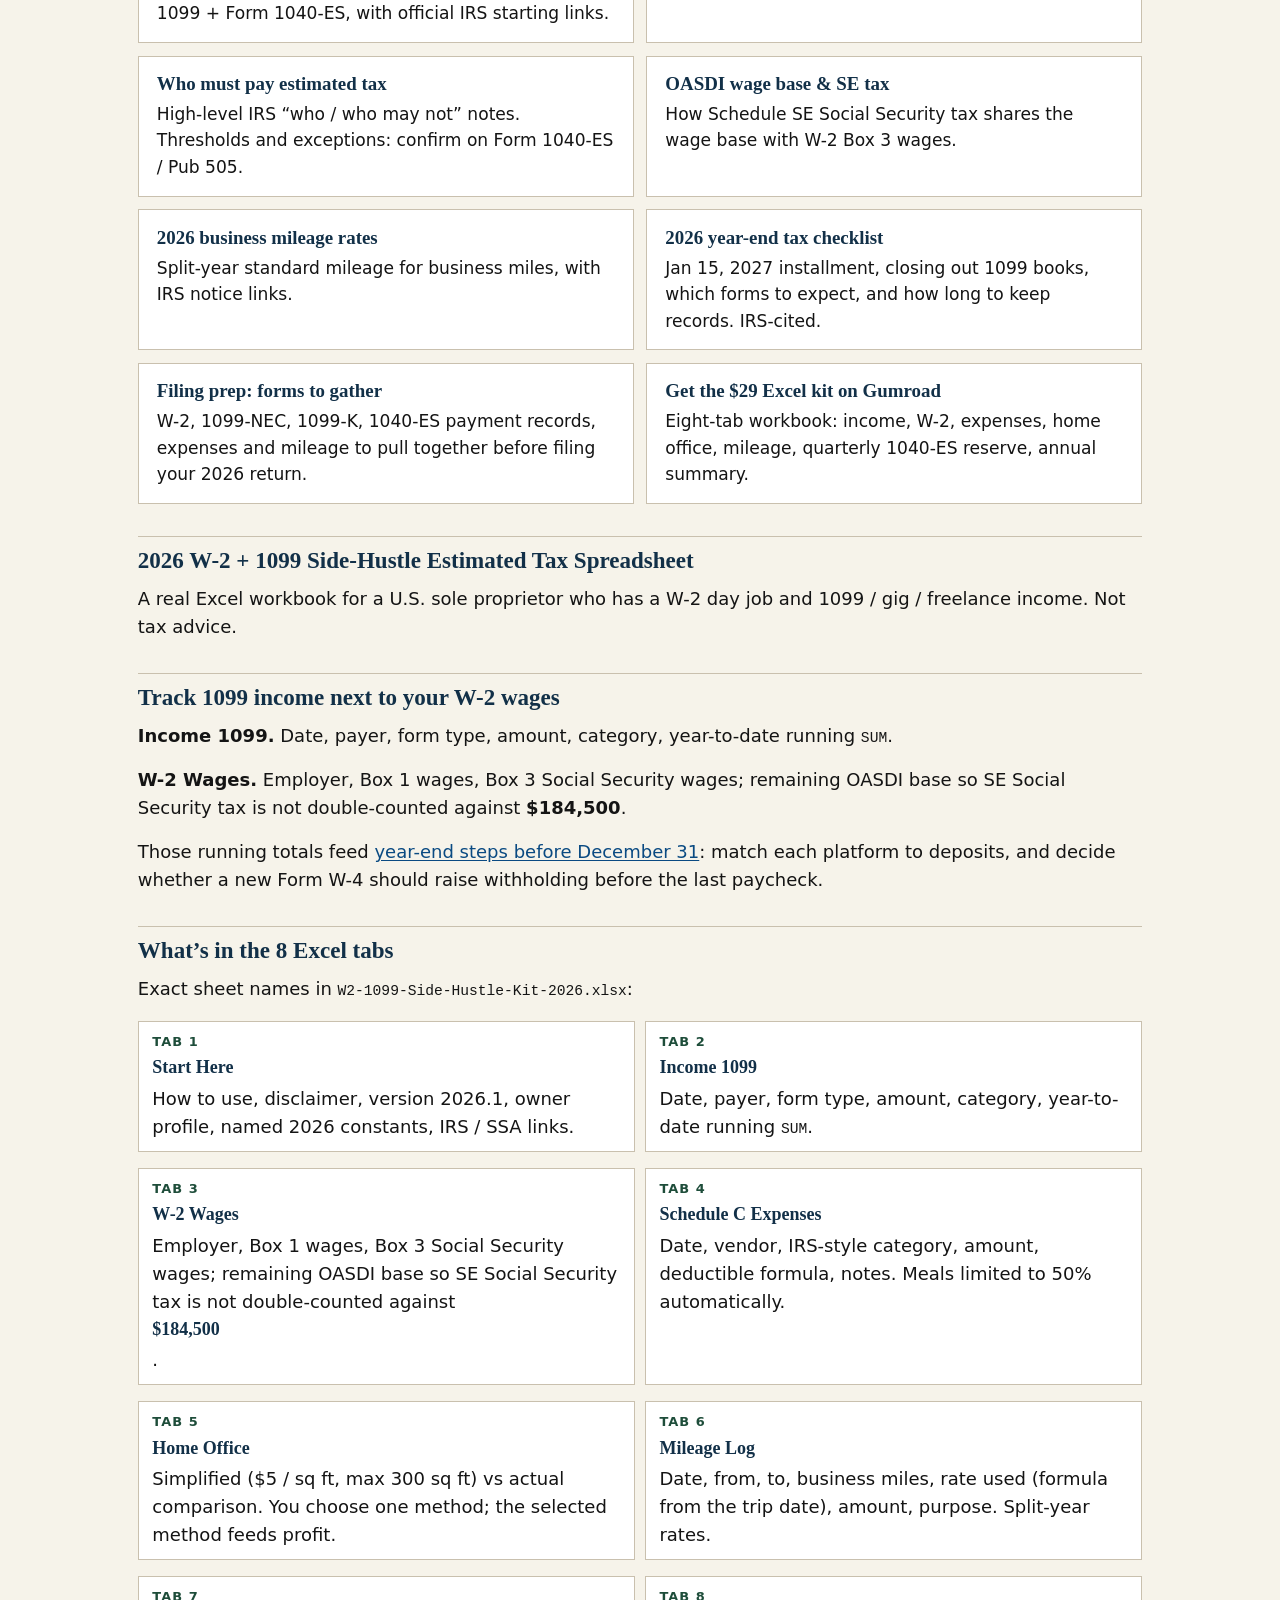
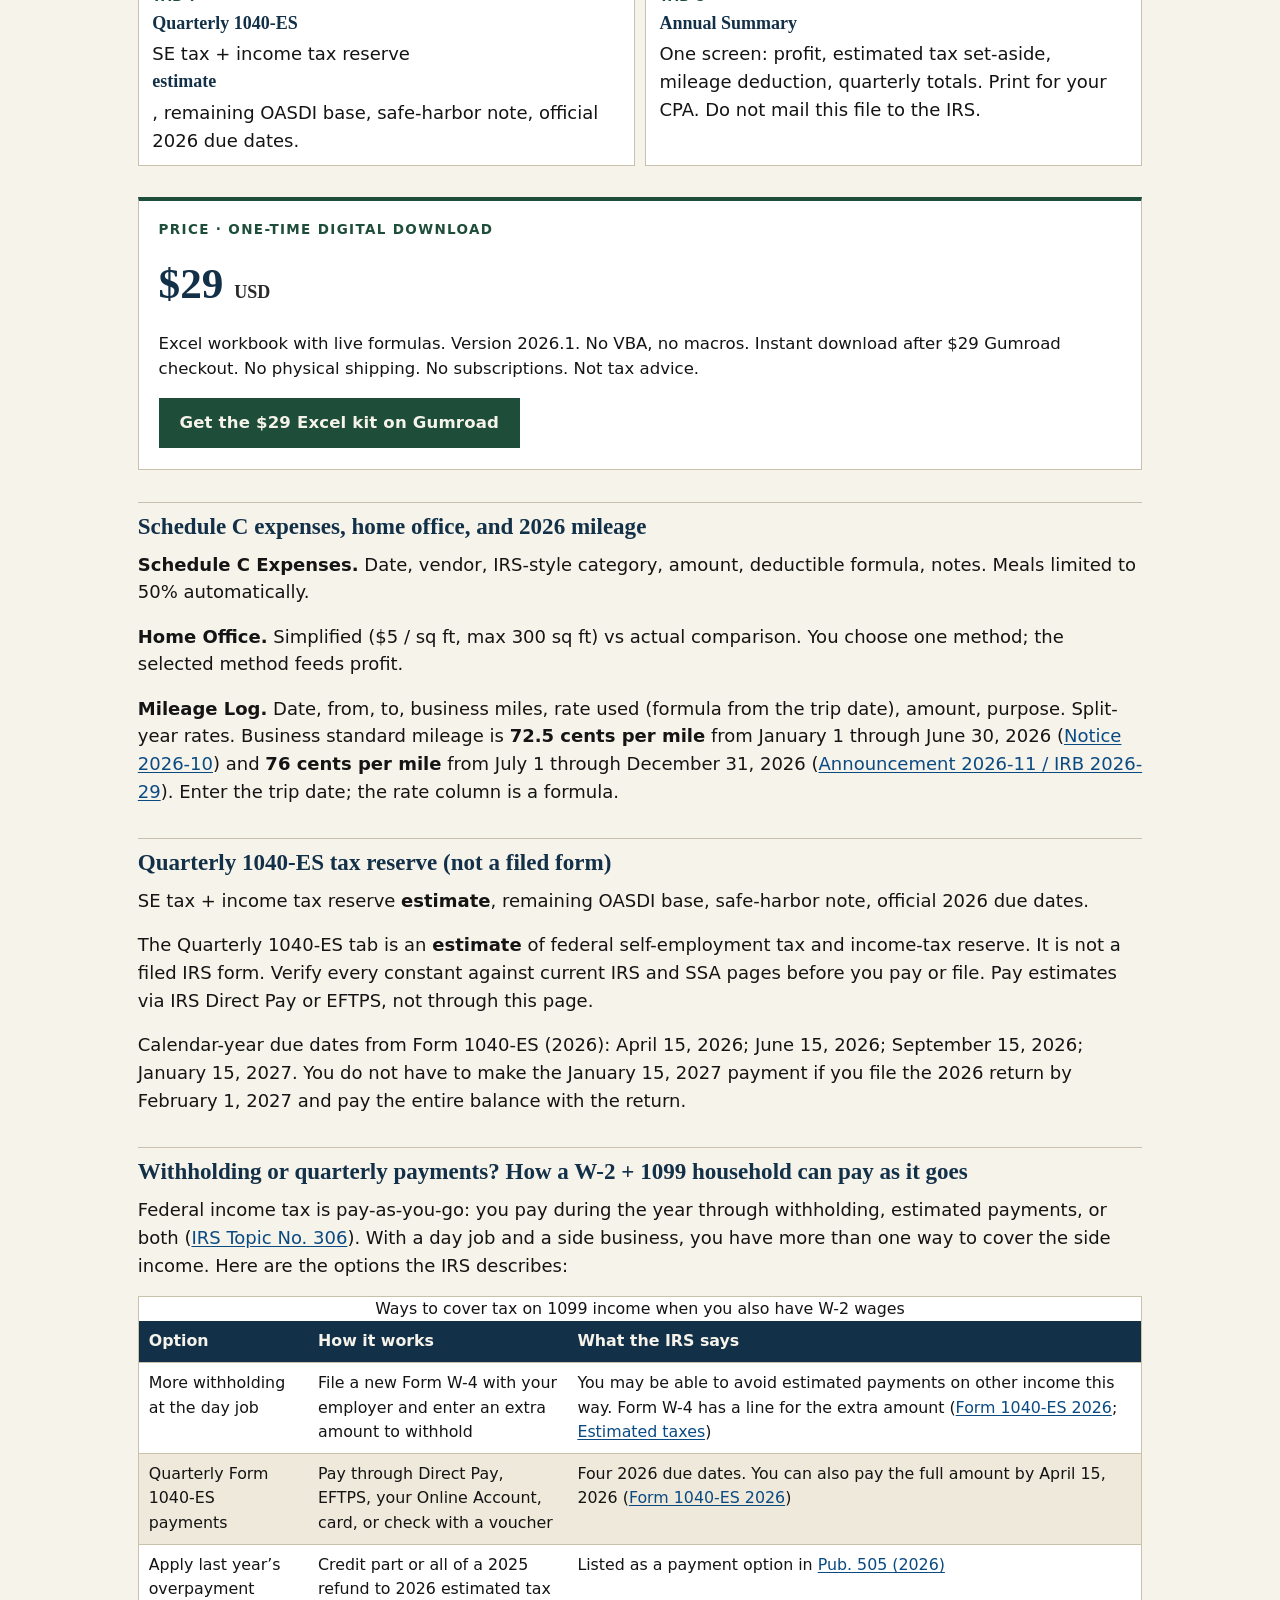
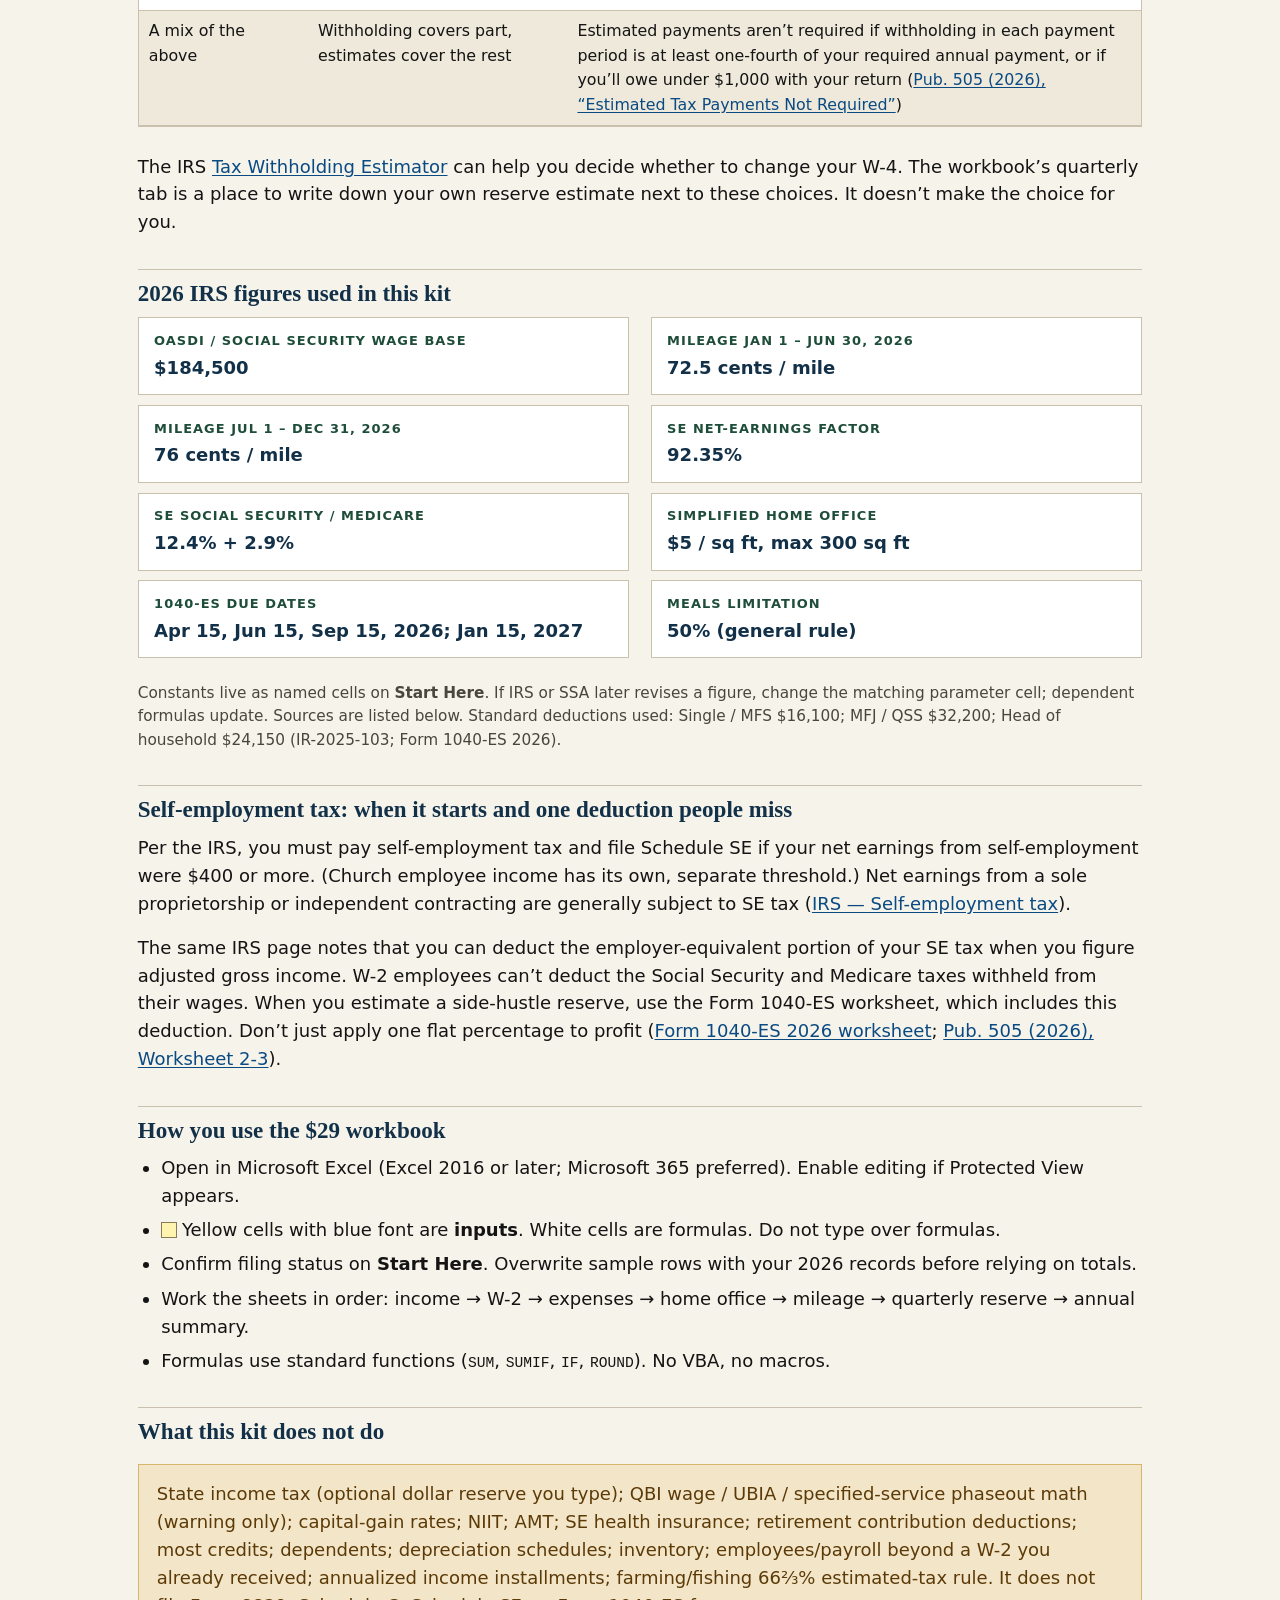
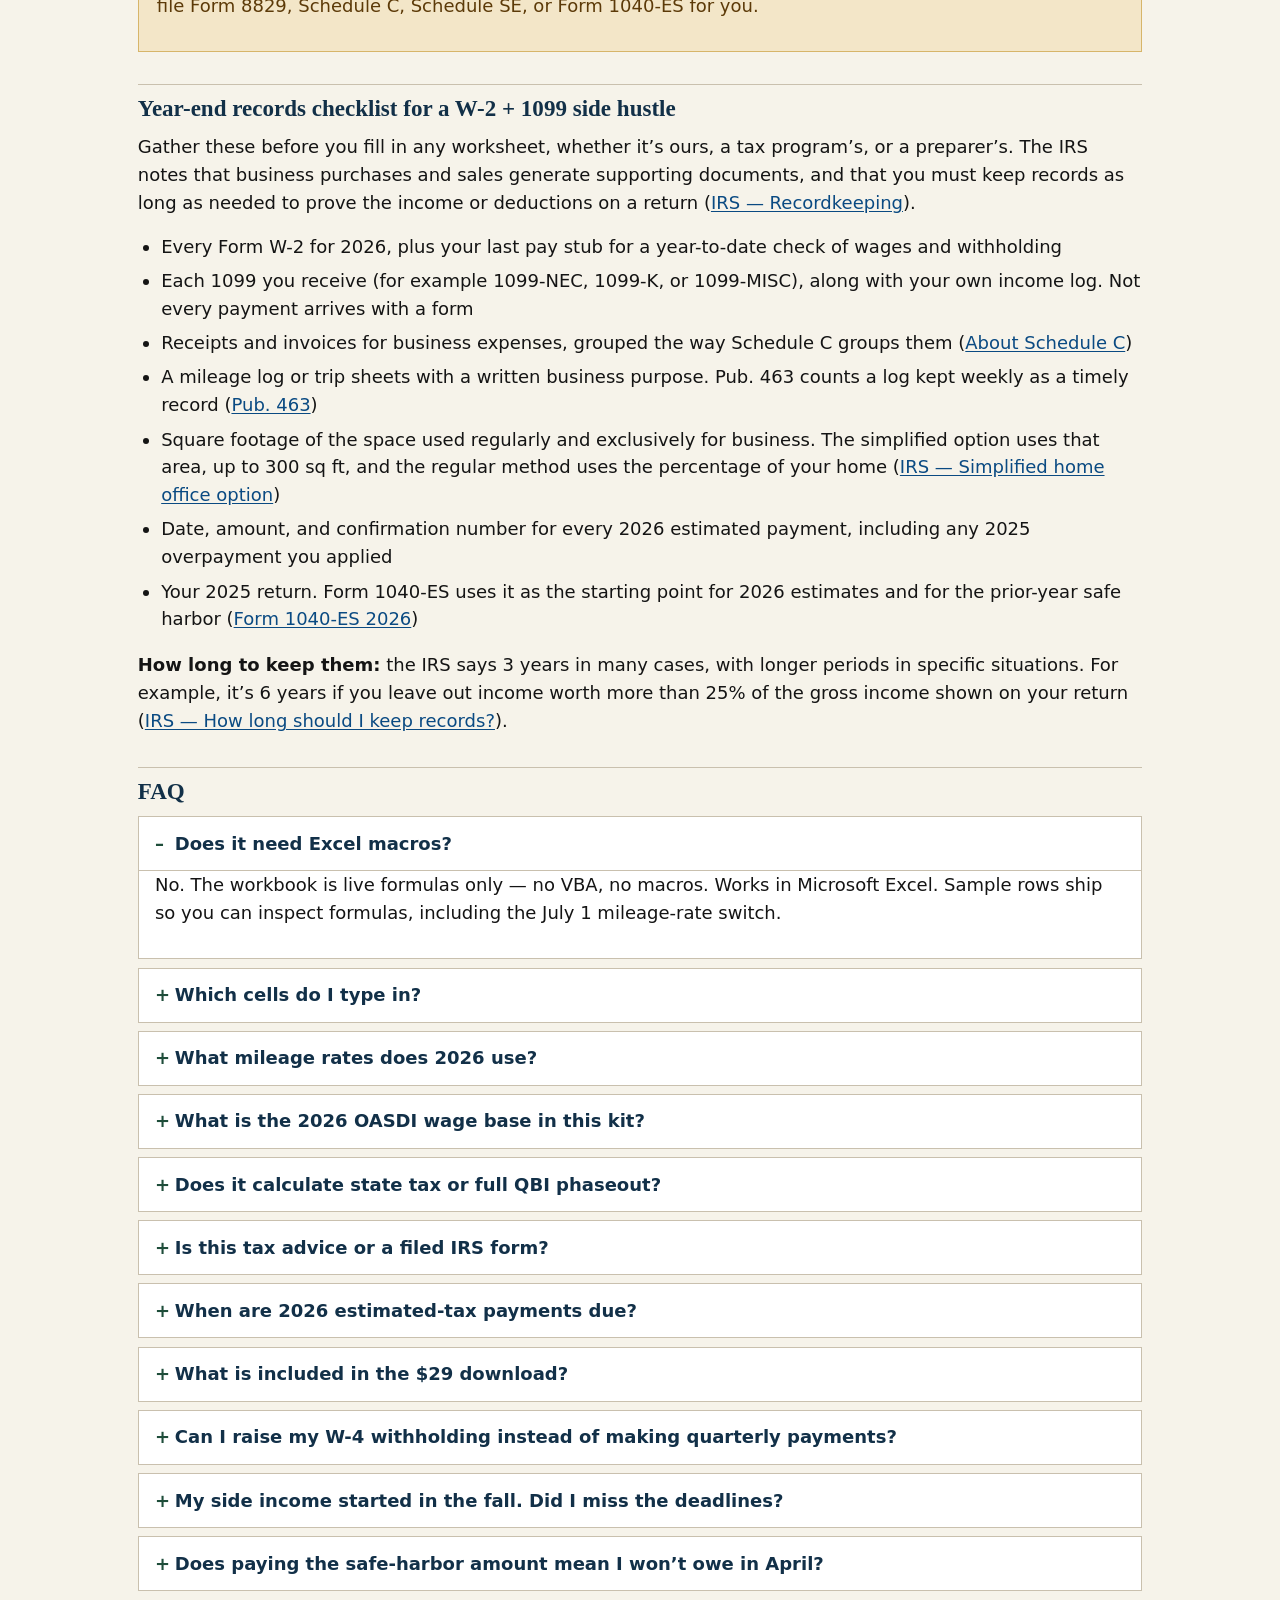
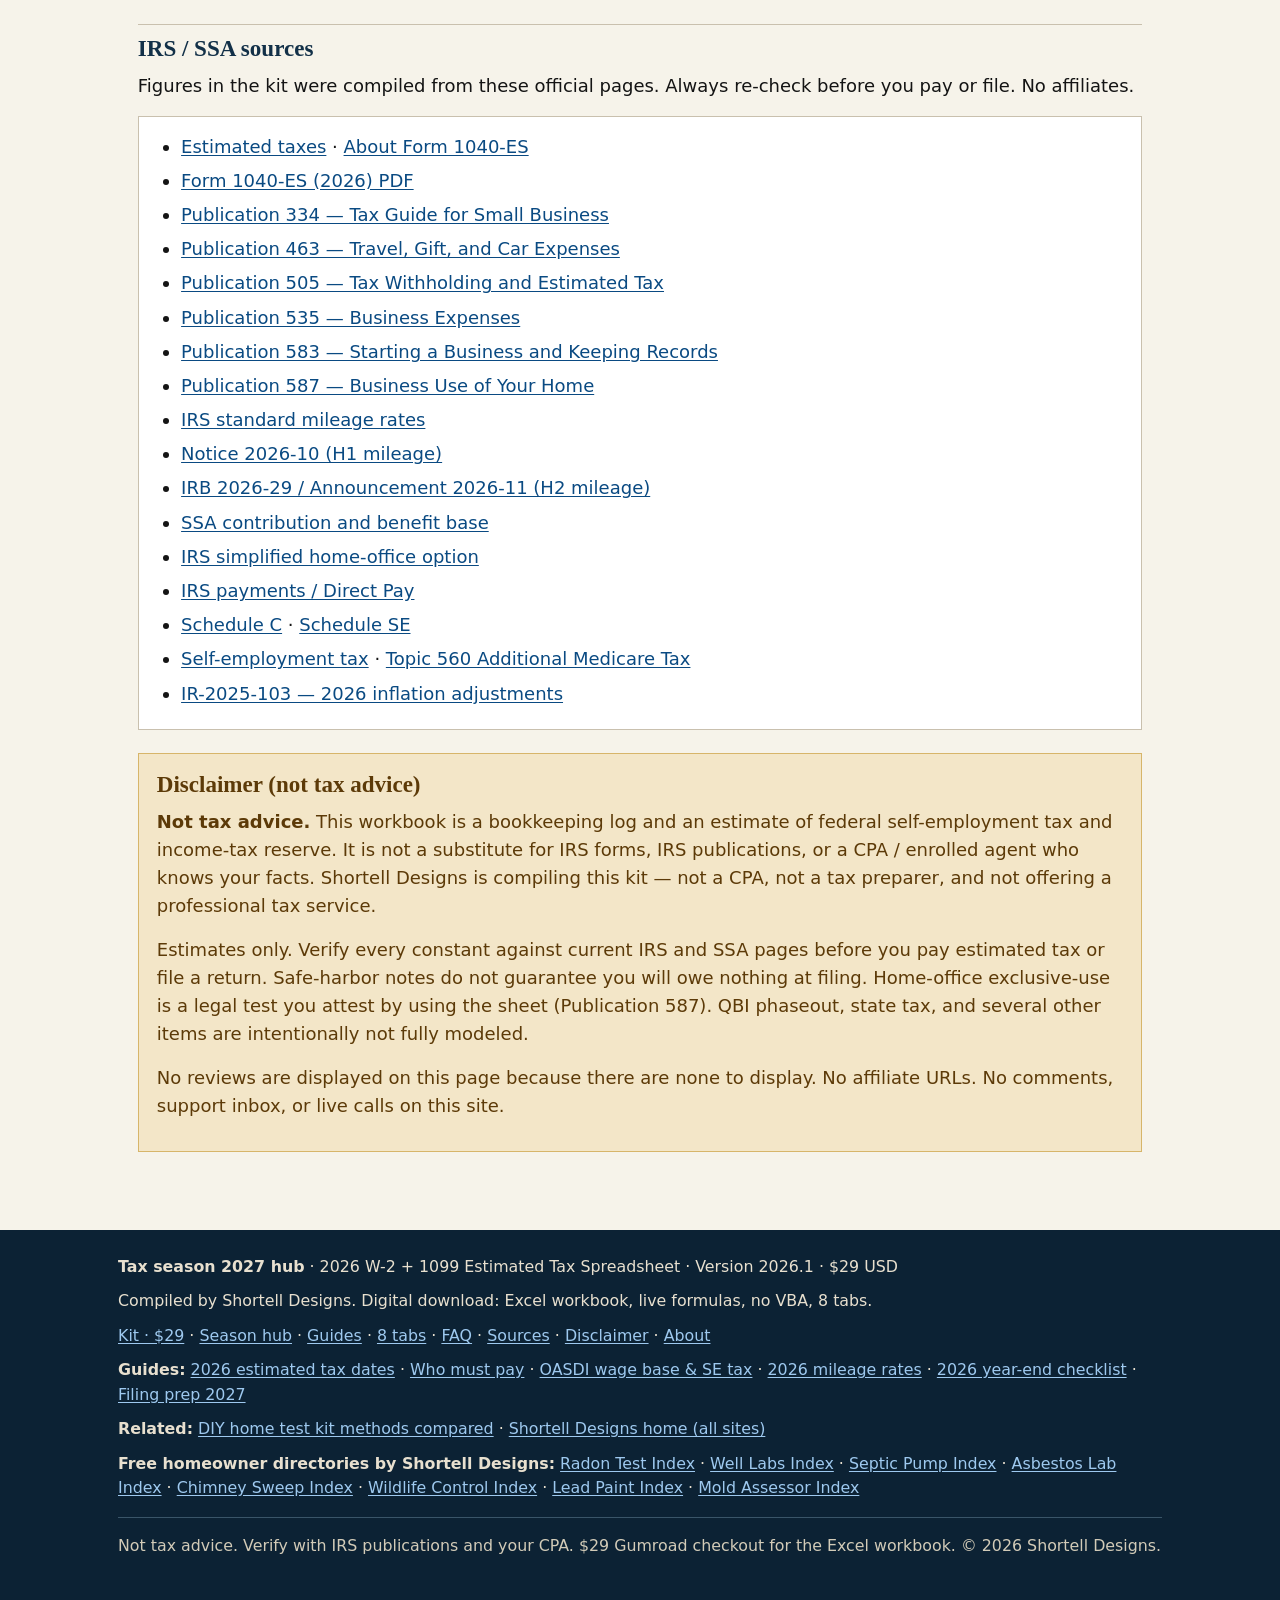
==== commit 8480a2f8: "Indexing pack 2026-11-09 GSC-true (Marketeer): titles, metas, intros, internal links Co-authored-by:" ====
--- a/index.html
+++ b/index.html
@@ -3,12 +3,12 @@
 <head>
   <meta charset="utf-8">
   <meta name="viewport" content="width=device-width, initial-scale=1">
-  <title>W-2 + 1099 Side Hustle Tax Reserve Kit (1040-ES)</title>
-  <meta name="description" content="Confused about W-2 + 1099 together? $29 Excel kit: 1099 log, W-2 Box 3 / OASDI base, Schedule C-style expenses, mileage, quarterly 1040-ES reserve. Not tax advice. Not a filed form. Shortell Designs.">
+  <title>W-2 + 1099 Side Hustle Taxes: 2026 Estimated Tax Kit</title>
+  <meta name="description" content="IRS-cited guides for W-2 workers with 1099 side income: 15.3% SE tax, the $1,000 estimated tax test and 2026 1040-ES dates. Optional $29 Excel kit.">
   <meta name="author" content="Shortell Designs">
   <link rel="canonical" href="https://shortelldesigns.github.io/tax-kit-2026/">
-  <meta property="og:title" content="W-2 + 1099 Side Hustle Tax Reserve Kit (1040-ES)">
-  <meta property="og:description" content="Confused about W-2 + 1099 together? $29 Excel kit: 1099 log, W-2 Box 3 / OASDI base, Schedule C-style expenses, mileage, quarterly 1040-ES reserve. Not tax advice. Not a filed form. Shortell Designs.">
+  <meta property="og:title" content="W-2 + 1099 Side Hustle Taxes: 2026 Estimated Tax Kit">
+  <meta property="og:description" content="IRS-cited guides for W-2 workers with 1099 side income: 15.3% SE tax, the $1,000 estimated tax test and 2026 1040-ES dates. Optional $29 Excel kit.">
   <meta property="og:type" content="website">
   <meta property="og:url" content="https://shortelldesigns.github.io/tax-kit-2026/">
   <meta name="robots" content="index,follow">
@@ -44,7 +44,7 @@
       "about": { "@id": "https://shortelldesigns.github.io/#organization" },
       "publisher": { "@id": "https://shortelldesigns.github.io/#organization" },
       "inLanguage": "en-US",
-      "dateModified": "2026-10-02"
+      "dateModified": "2026-11-09"
     }
   ]
 }
@@ -77,12 +77,13 @@
   <main id="content">
     <h1 class="page">W-2 + 1099 side hustle? Track income and 1040-ES reserves so April isn’t a surprise</h1>
     <p class="byline">By <a href="about.html">Shortell Designs</a> · Compiled from IRS and SSA public sources</p>
-    <p class="lede">Confused about W-2 + 1099 together? Prep TY2026 records now. Plain-language IRS-cited guides plus a real Excel workbook for mixed W-2 + 1099 sole props. <strong>Not tax advice.</strong> Not a filed form. Not IRS approved.</p>
     <div class="hero-meta">
       <span class="badge">$29 USD</span>
       <span class="badge neutral">Not tax advice</span>
       <span class="badge neutral">TY2026 → file 2027</span>
     </div>
+    <p class="intro">A side hustle on top of a W-2 job usually means two federal taxes your paycheck doesn't cover. <a href="https://www.irs.gov/businesses/small-businesses-self-employed/self-employment-tax-social-security-and-medicare-taxes">Self-employment tax</a> is 15.3%: 12.4% for Social Security and 2.9% for Medicare. You owe it, and file Schedule SE, once your net self-employment earnings reach $400. For 2026, only the first $184,500 of your combined wages, tips and net earnings is subject to the Social Security part, so your W-2 wages count toward that cap. <a href="https://www.irs.gov/faqs/estimated-tax">Estimated tax</a> is the other half. You generally must pay it during the year if you expect to owe at least $1,000 after withholding and refundable credits. The last 2026 payment is due <a href="https://www.irs.gov/pub/irs-pdf/f1040es.pdf">January 15, 2027</a>, unless you file by February 1, 2027 and pay the full balance. The guides below cover each rule.</p>
+    <p class="lede">Confused about W-2 + 1099 together? Prep TY2026 records now. Plain-language IRS-cited guides plus a real Excel workbook for mixed W-2 + 1099 sole props. <strong>Not tax advice.</strong> Not a filed form. Not IRS approved.</p>
 
     <section id="buy" aria-labelledby="buy-heading">
       <div class="price-box">
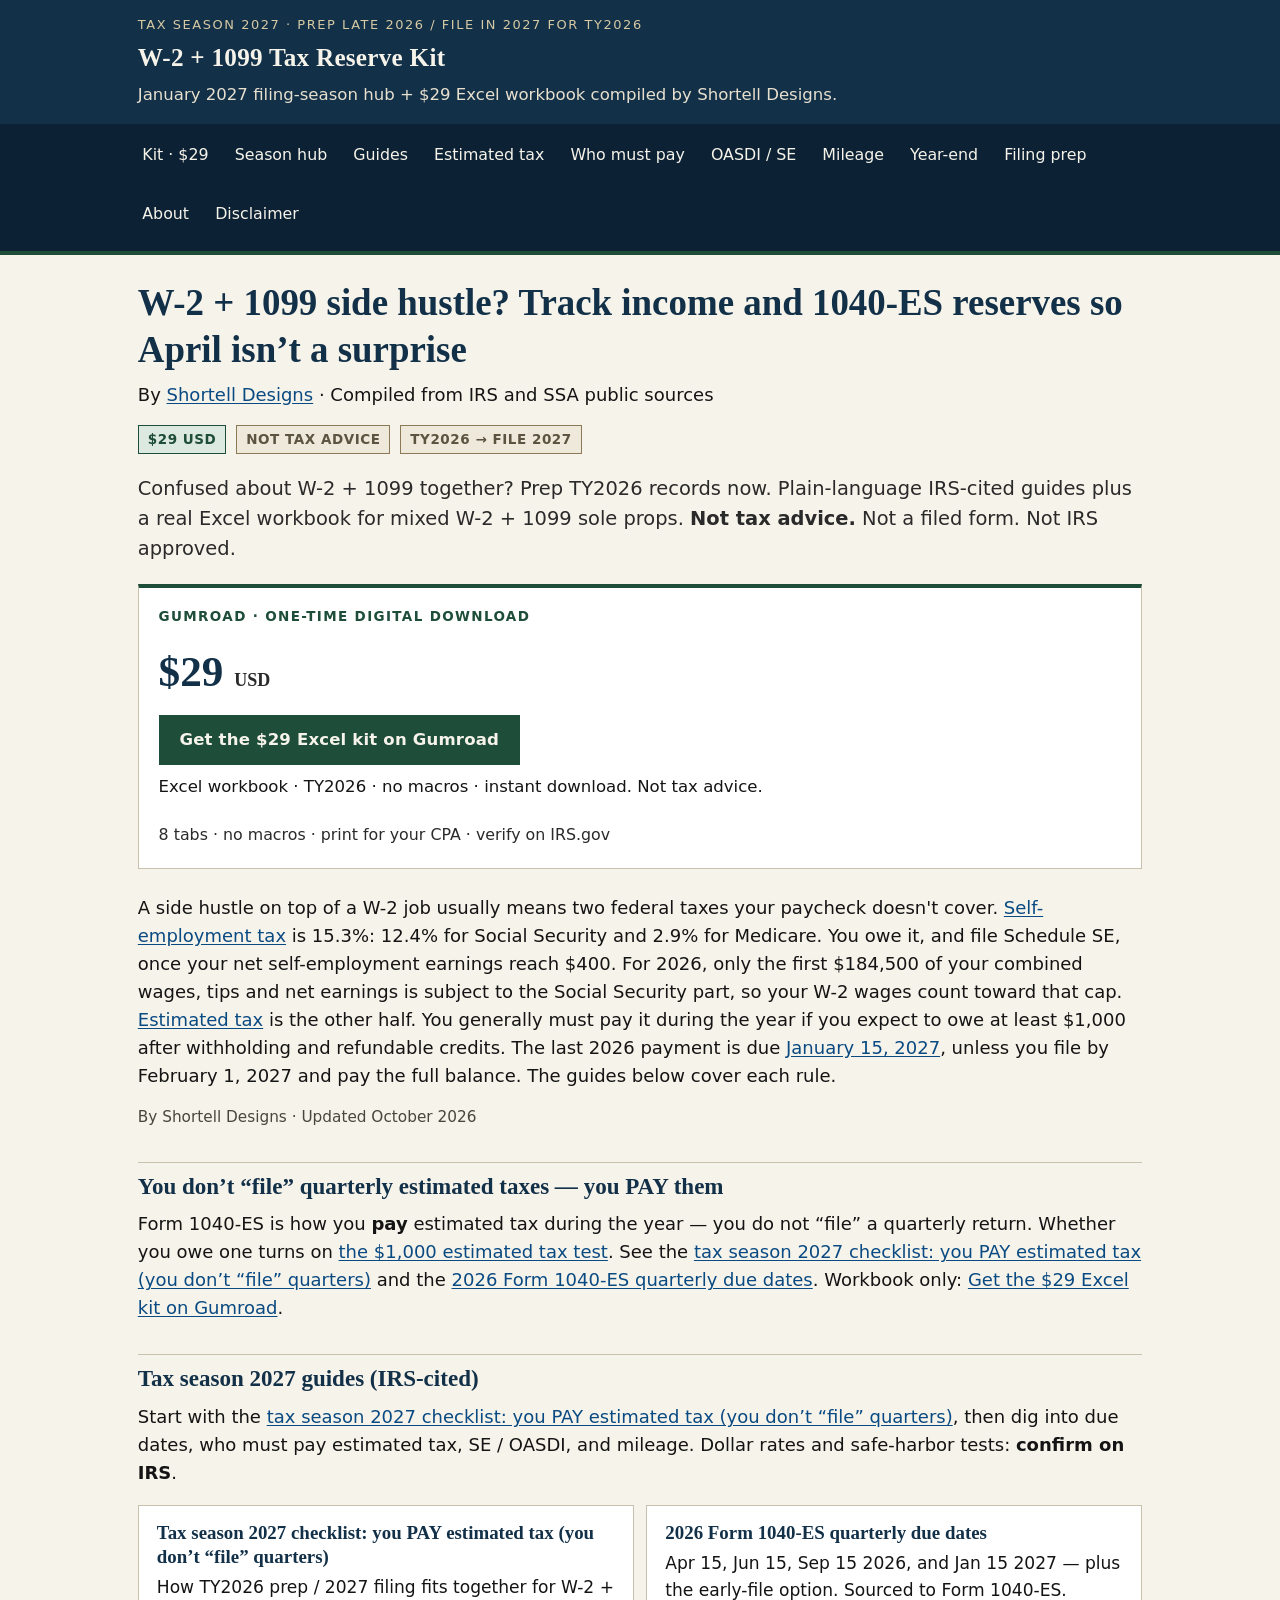
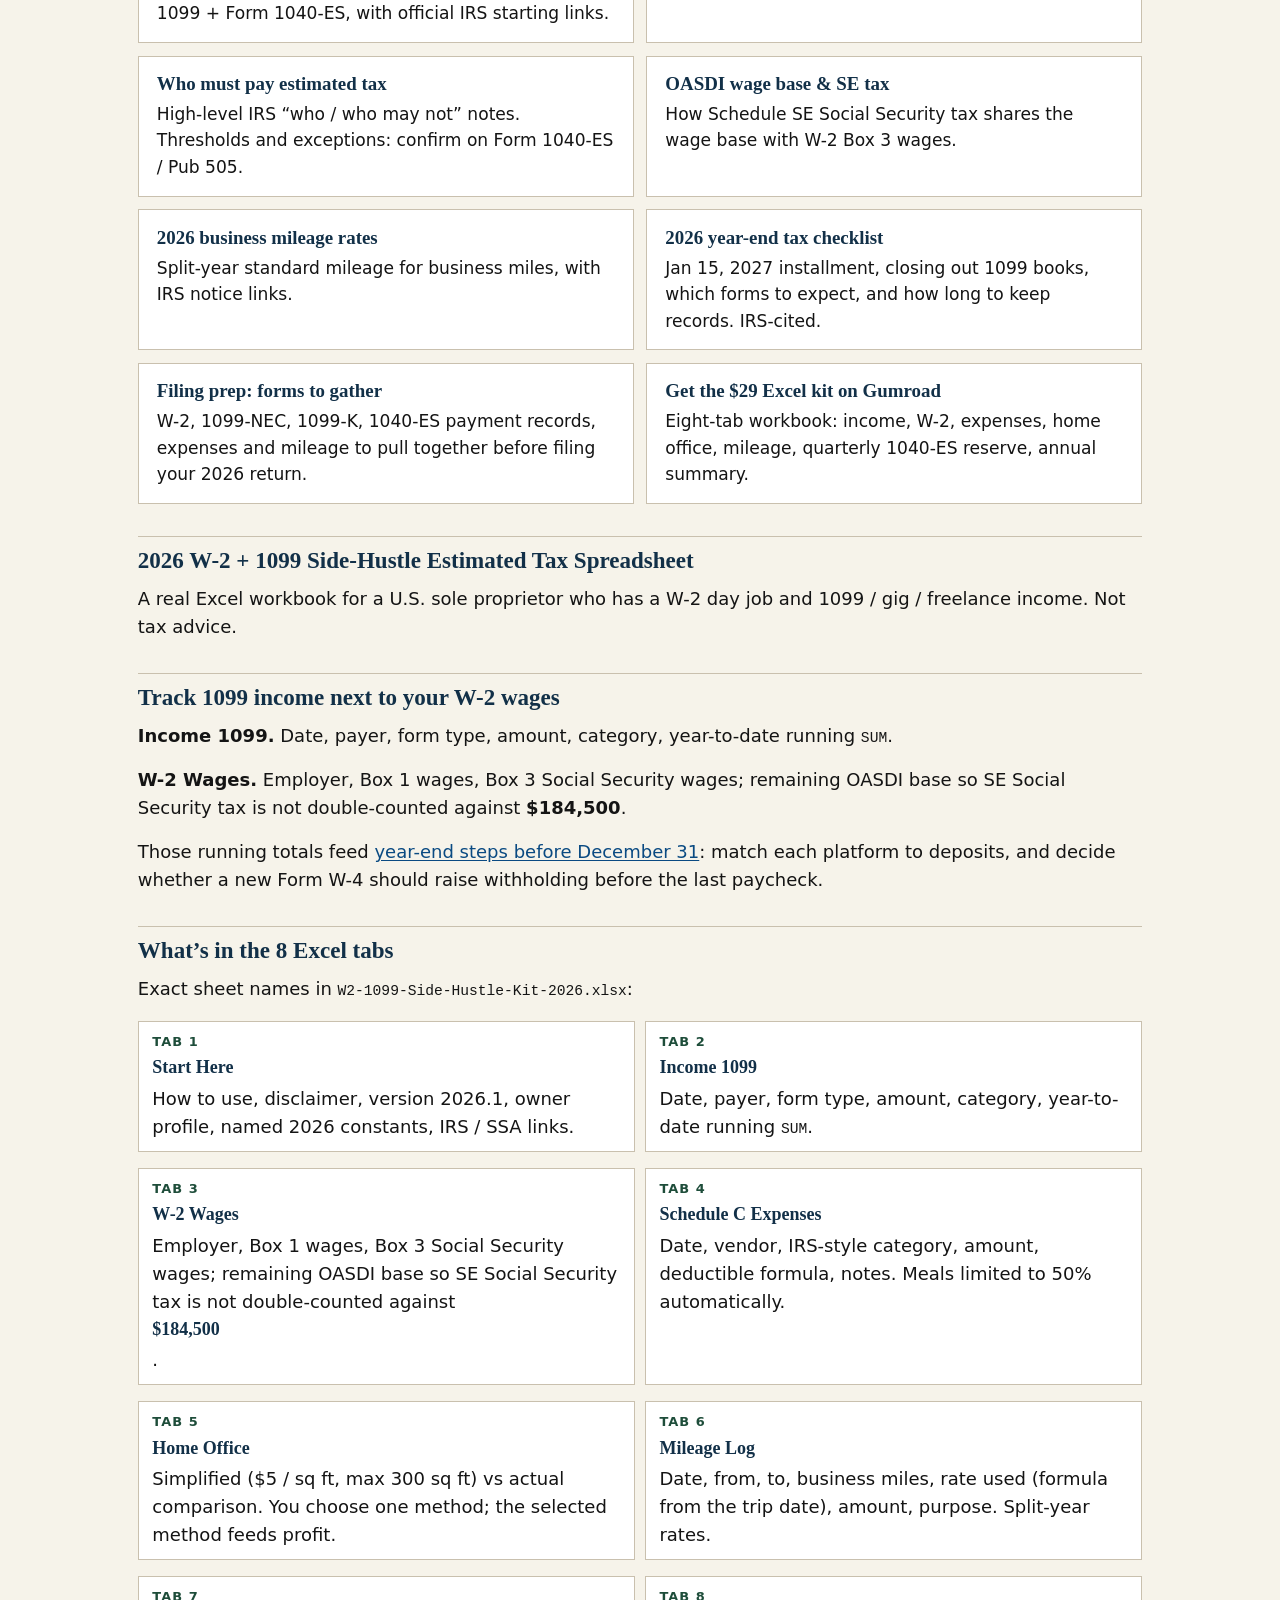
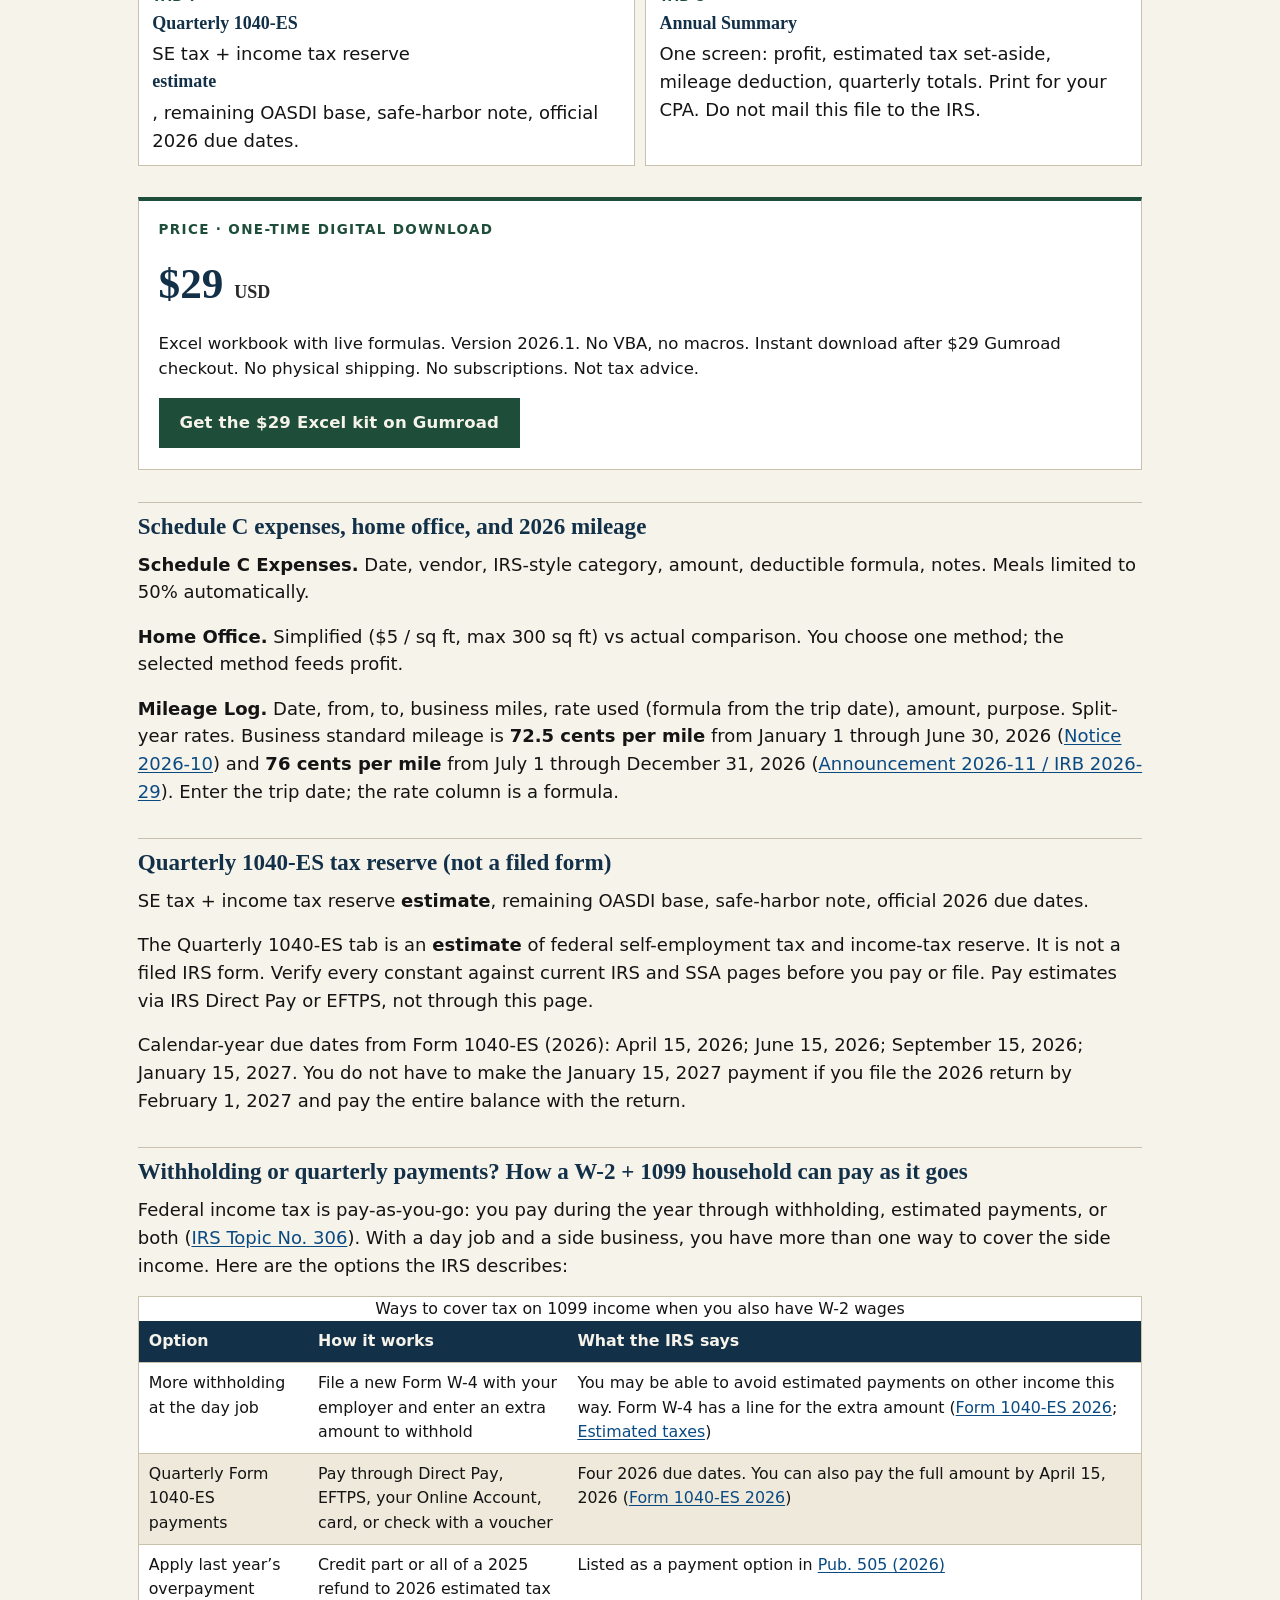
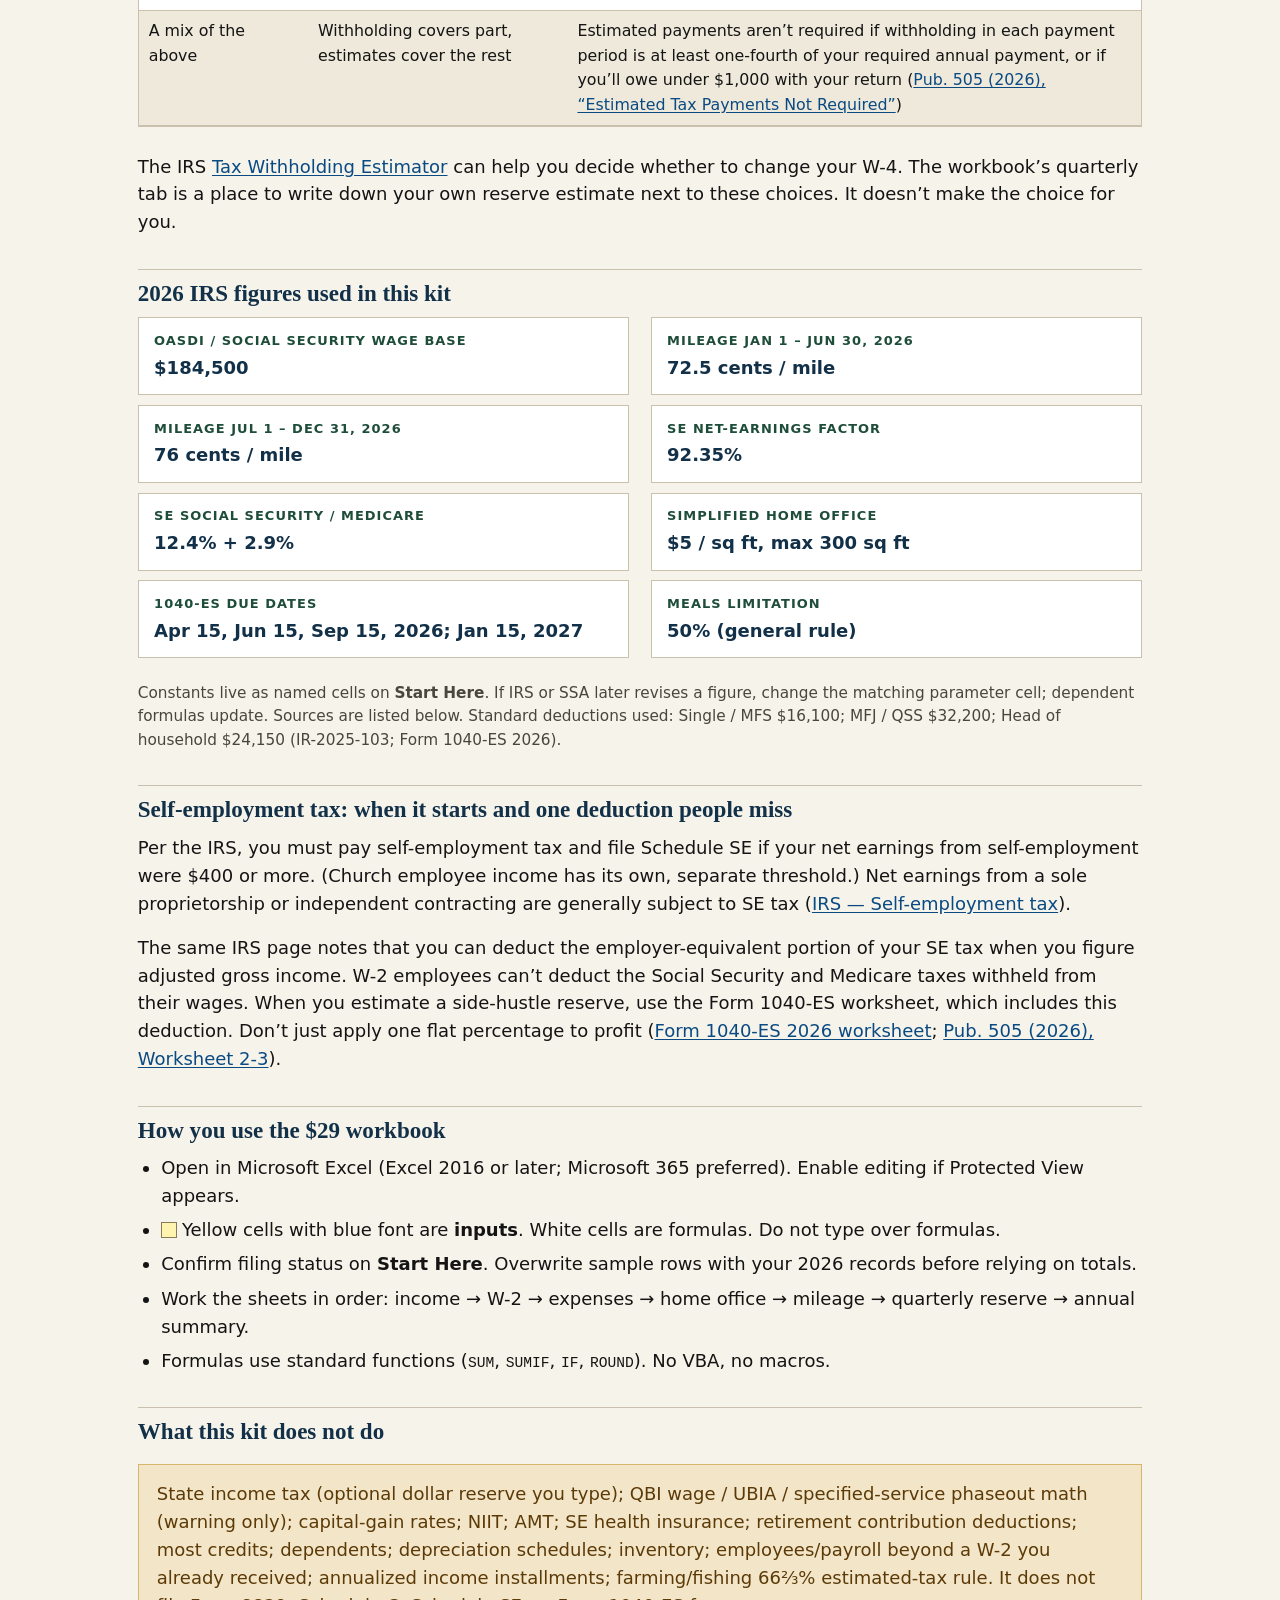
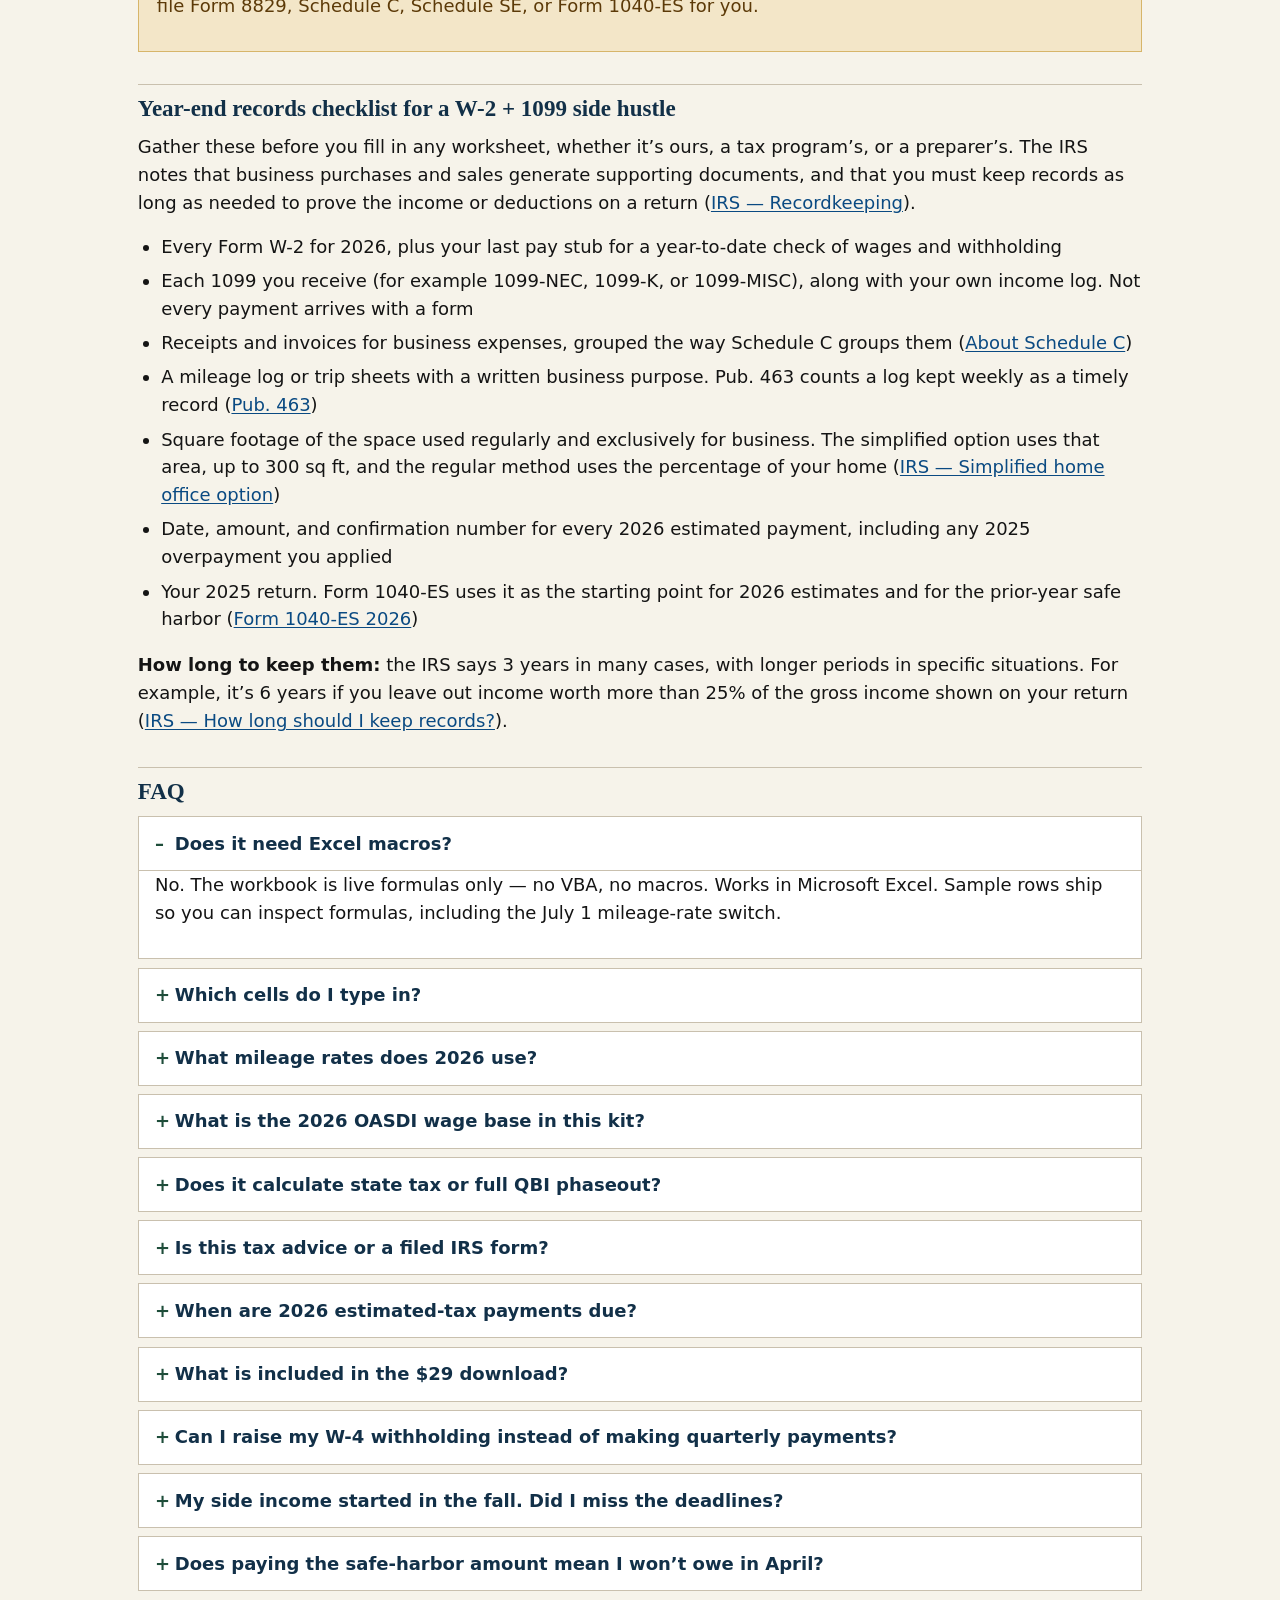
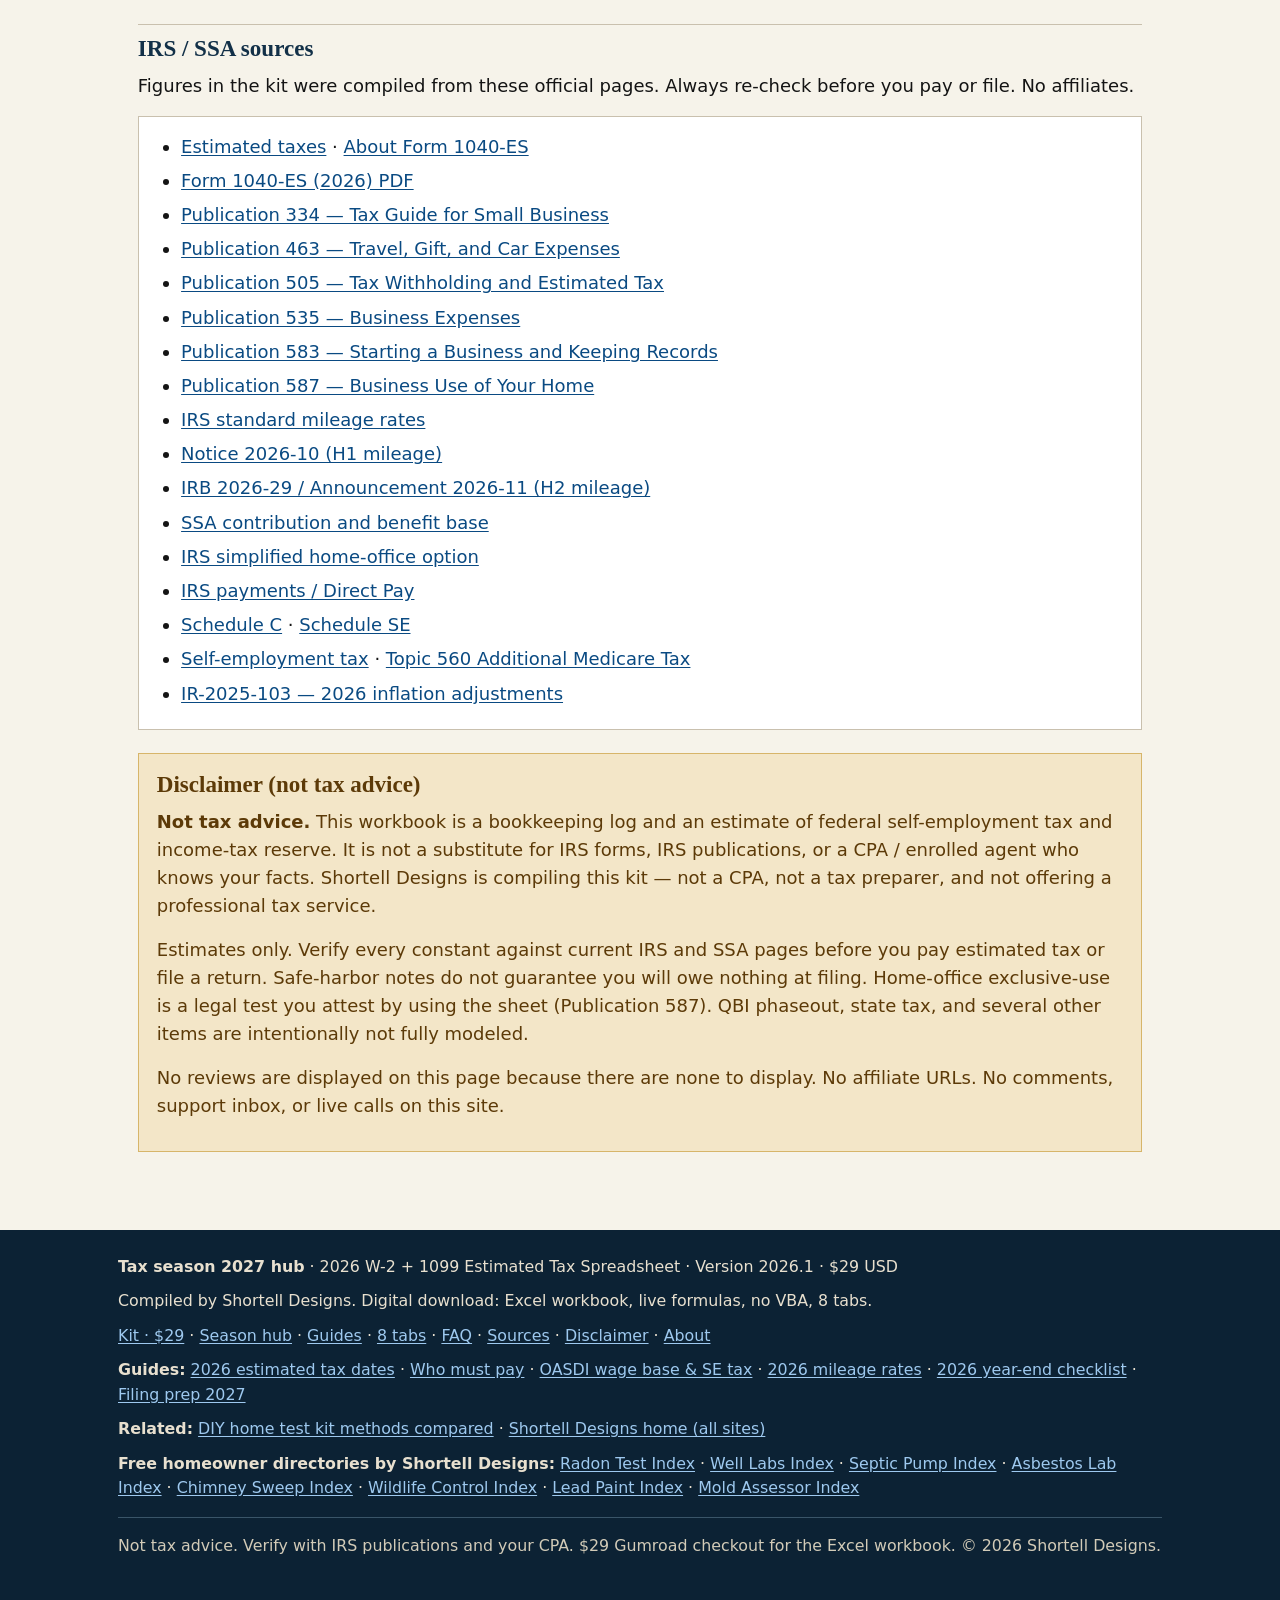
==== commit 3f0f1341: "Fold QA: move intros below Gumroad buy CTA on 3 pages Co-authored-by: shortelldesigns <shortelldesig" ====
--- a/index.html
+++ b/index.html
@@ -82,7 +82,6 @@
       <span class="badge neutral">Not tax advice</span>
       <span class="badge neutral">TY2026 → file 2027</span>
     </div>
-    <p class="intro">A side hustle on top of a W-2 job usually means two federal taxes your paycheck doesn't cover. <a href="https://www.irs.gov/businesses/small-businesses-self-employed/self-employment-tax-social-security-and-medicare-taxes">Self-employment tax</a> is 15.3%: 12.4% for Social Security and 2.9% for Medicare. You owe it, and file Schedule SE, once your net self-employment earnings reach $400. For 2026, only the first $184,500 of your combined wages, tips and net earnings is subject to the Social Security part, so your W-2 wages count toward that cap. <a href="https://www.irs.gov/faqs/estimated-tax">Estimated tax</a> is the other half. You generally must pay it during the year if you expect to owe at least $1,000 after withholding and refundable credits. The last 2026 payment is due <a href="https://www.irs.gov/pub/irs-pdf/f1040es.pdf">January 15, 2027</a>, unless you file by February 1, 2027 and pay the full balance. The guides below cover each rule.</p>
     <p class="lede">Confused about W-2 + 1099 together? Prep TY2026 records now. Plain-language IRS-cited guides plus a real Excel workbook for mixed W-2 + 1099 sole props. <strong>Not tax advice.</strong> Not a filed form. Not IRS approved.</p>
 
     <section id="buy" aria-labelledby="buy-heading">
@@ -94,6 +93,7 @@
         <p class="cta-sub">8 tabs · no macros · print for your CPA · verify on IRS.gov</p>
       </div>
     </section>
+    <p class="intro">A side hustle on top of a W-2 job usually means two federal taxes your paycheck doesn't cover. <a href="https://www.irs.gov/businesses/small-businesses-self-employed/self-employment-tax-social-security-and-medicare-taxes">Self-employment tax</a> is 15.3%: 12.4% for Social Security and 2.9% for Medicare. You owe it, and file Schedule SE, once your net self-employment earnings reach $400. For 2026, only the first $184,500 of your combined wages, tips and net earnings is subject to the Social Security part, so your W-2 wages count toward that cap. <a href="https://www.irs.gov/faqs/estimated-tax">Estimated tax</a> is the other half. You generally must pay it during the year if you expect to owe at least $1,000 after withholding and refundable credits. The last 2026 payment is due <a href="https://www.irs.gov/pub/irs-pdf/f1040es.pdf">January 15, 2027</a>, unless you file by February 1, 2027 and pay the full balance. The guides below cover each rule.</p>
     <p class="meta">By Shortell Designs · Updated October 2026</p>
 
     <h2 id="pay-not-file">You don’t “file” quarterly estimated taxes — you PAY them</h2>
